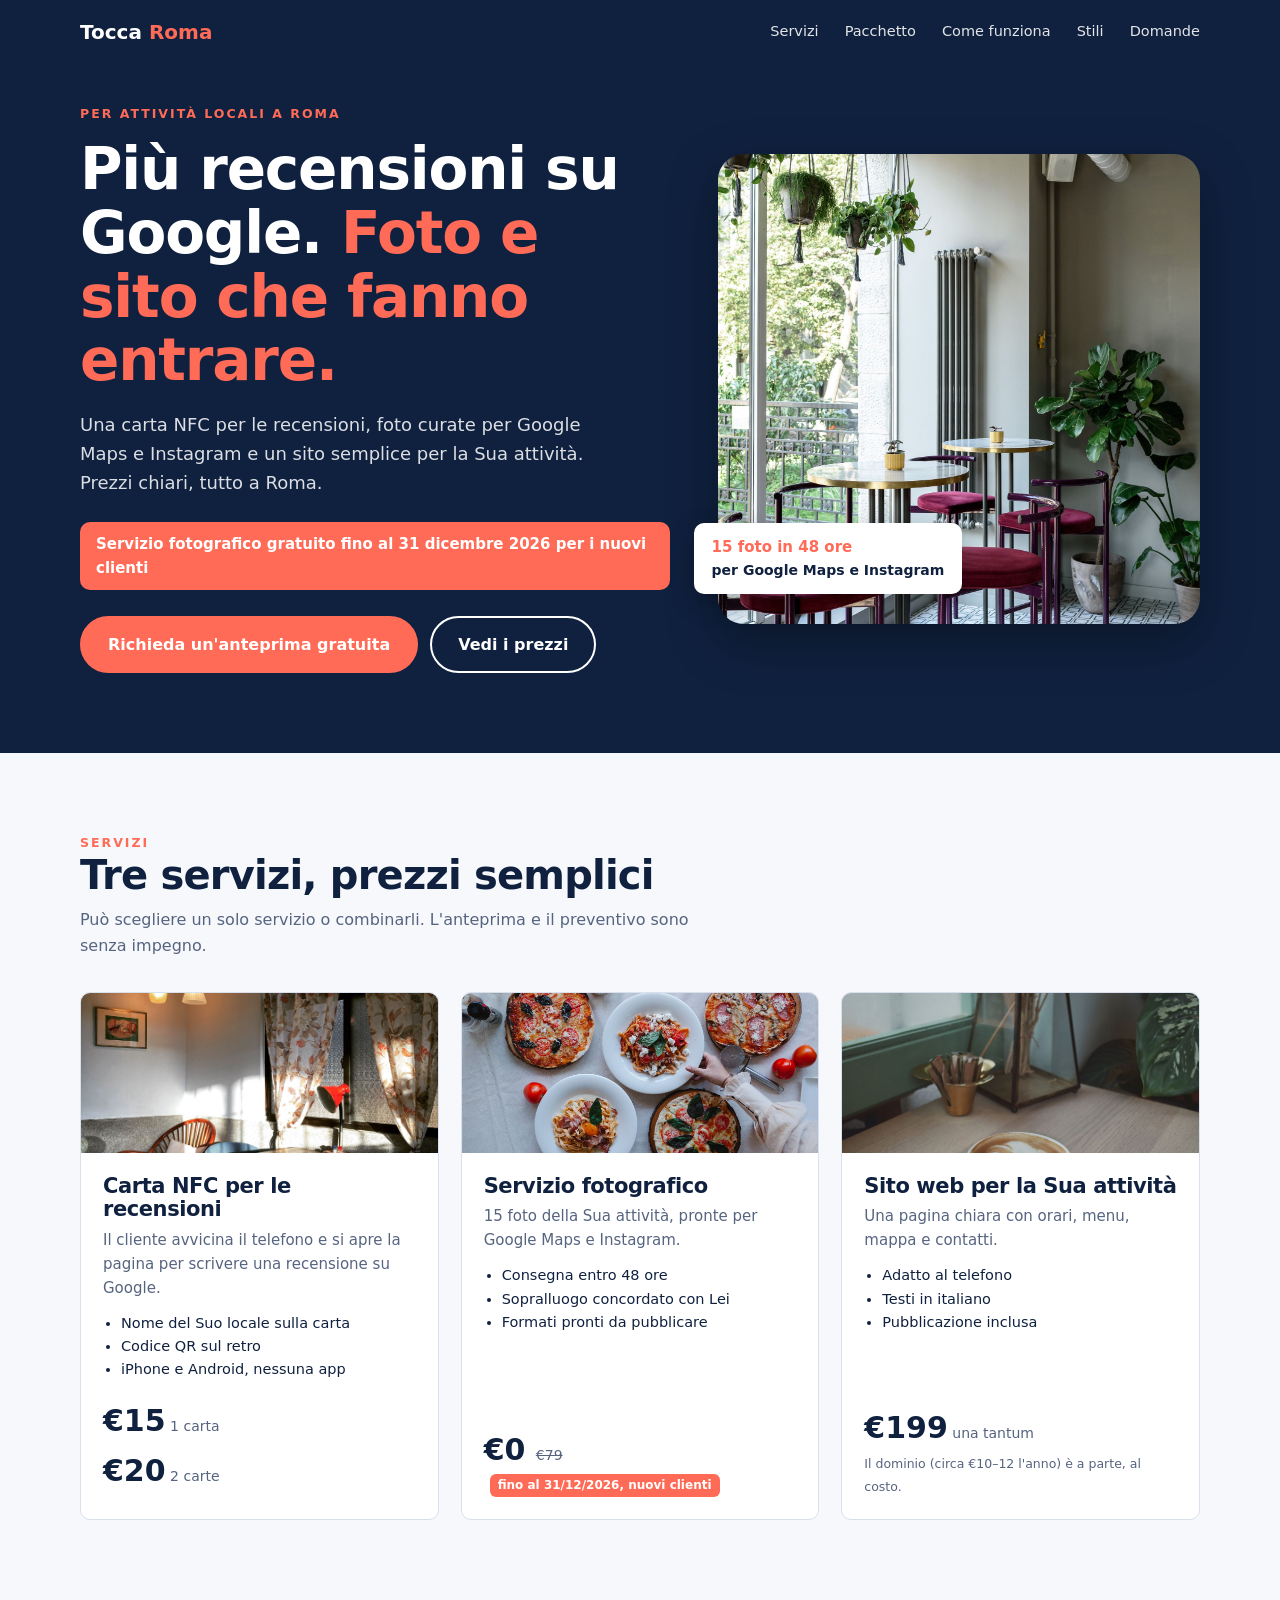
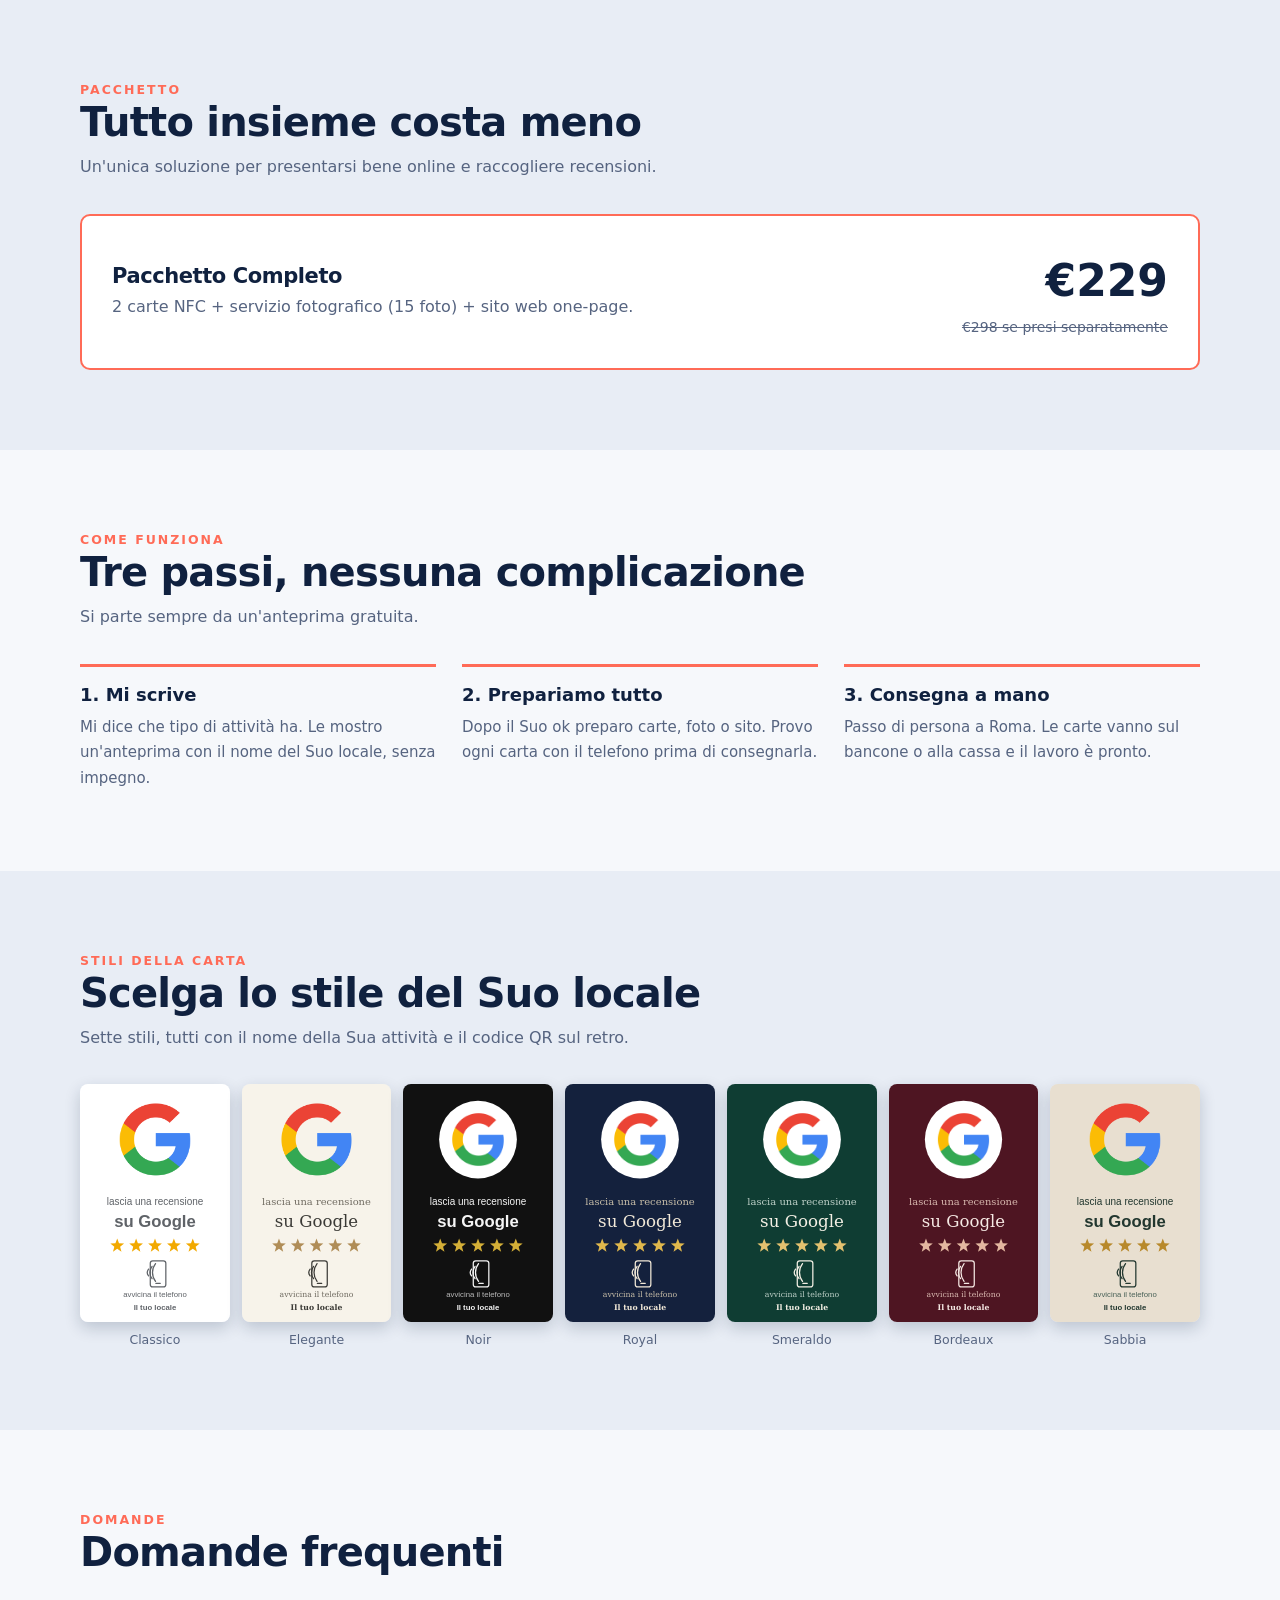
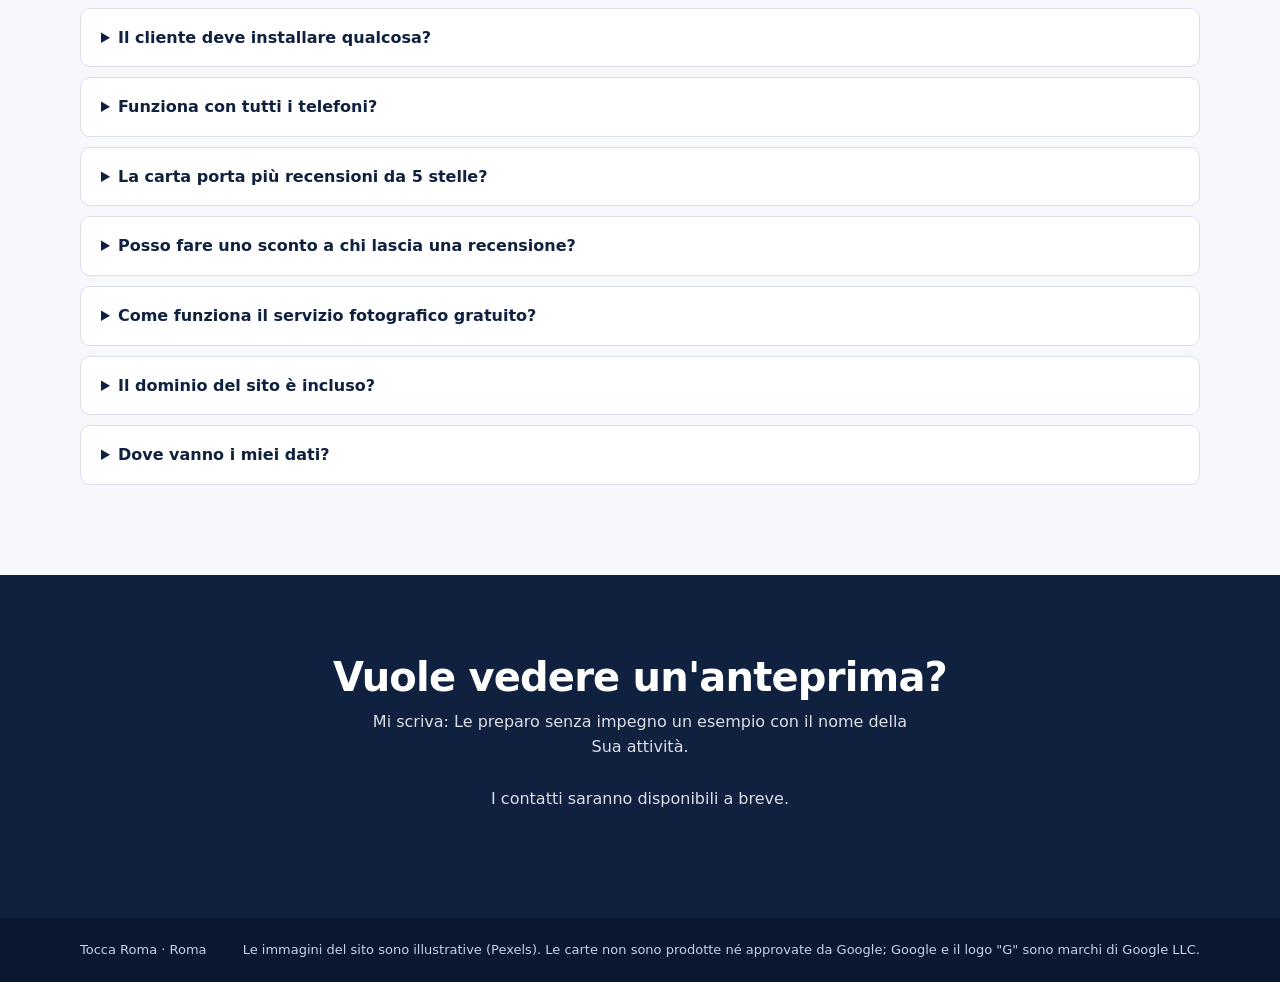
==== index.html @ 697dc708 "Rebrand to Tocca Roma, new QR codes" ====
<!DOCTYPE html>
<html lang="it">
<head>
<meta charset="utf-8">
<meta name="viewport" content="width=device-width, initial-scale=1">
<title>Tocca Roma · Recensioni Google, foto e siti per attività di Roma</title>
<meta name="description" content="Carte NFC per le recensioni Google, servizio fotografico e sito web per caffè, ristoranti e negozi di Roma. Servizio fotografico gratuito fino al 31 dicembre 2026 per i nuovi clienti.">
<meta name="theme-color" content="#10213f">
<style>
:root{--navy:#10213f;--navy2:#0b1730;--coral:#ff6b57;--coral-d:#e5523e;--bg:#f6f8fb;--bg2:#e8edf5;--ink:#10213f;--mut:#566480;--line:#d9e0ec;--card:#fff;
--font:system-ui,-apple-system,"Segoe UI",Roboto,"Helvetica Neue",Arial,sans-serif}
*{box-sizing:border-box;margin:0;padding:0}
[hidden]{display:none!important}
html{scroll-behavior:smooth}
body{background:var(--bg);color:var(--ink);font-family:var(--font);line-height:1.6;-webkit-font-smoothing:antialiased}
a{color:inherit;text-decoration:none}img{display:block;max-width:100%}
.wrap{width:min(1120px,92vw);margin:0 auto}
h1,h2,h3{font-weight:800;letter-spacing:-.02em;line-height:1.1}
h1{font-size:clamp(34px,5vw,58px)}h2{font-size:clamp(28px,3.6vw,40px);margin-bottom:10px}h3{font-size:21px;margin-bottom:6px}
.eyebrow{font-size:12.5px;letter-spacing:.16em;text-transform:uppercase;color:var(--coral);font-weight:700}
.btn{display:inline-block;background:var(--coral);color:#fff;padding:14px 26px;border-radius:999px;font-weight:700;font-size:16px;border:2px solid var(--coral);transition:.15s}
.btn:hover{background:var(--coral-d);border-color:var(--coral-d)}
.btn.o{background:transparent;color:inherit;border-color:currentColor}.btn.o:hover{background:rgba(255,255,255,.12)}
header{background:var(--navy);color:#fff;position:sticky;top:0;z-index:10}
header .wrap{display:flex;justify-content:space-between;align-items:center;padding:16px 0}
.logo{font-weight:800;font-size:20px}.logo span{color:var(--coral)}
nav{display:flex;gap:26px;align-items:center;font-size:14.5px}nav a{opacity:.88}nav a:hover{opacity:1}
nav .btn{padding:9px 20px;font-size:14px;opacity:1}
.hero{background:var(--navy);color:#fff;padding:40px 0 80px}
.hero .wrap{display:grid;grid-template-columns:1.1fr .9fr;gap:48px;align-items:center}
.hero h1{margin:14px 0 18px}.hero h1 em{font-style:normal;color:var(--coral)}
.hero .lead{font-size:18px;opacity:.85;max-width:520px;margin-bottom:24px}
.promo{display:inline-block;background:var(--coral);color:#fff;border-radius:10px;padding:10px 16px;font-weight:700;font-size:15px;margin-bottom:26px}
.hero .cta{display:flex;gap:12px;flex-wrap:wrap}
.himg{height:470px;border-radius:26px;background:url(assets/photos/bar-piante.jpg) center 55%/cover;position:relative;box-shadow:0 18px 50px rgba(0,0,0,.35)}
.himg i{position:absolute;left:-24px;bottom:30px;background:#fff;color:var(--ink);border-radius:10px;padding:12px 18px;font-style:normal;font-size:14px;font-weight:600;box-shadow:0 8px 24px rgba(0,0,0,.25)}
.himg i b{display:block;color:var(--coral);font-size:15px}
section{padding:80px 0}
.sub{color:var(--mut);max-width:620px;margin-bottom:34px}
.grid3{display:grid;grid-template-columns:repeat(3,1fr);gap:22px}
.card{background:var(--card);border:1px solid var(--line);border-radius:10px;overflow:hidden;display:flex;flex-direction:column}
.card .ph{height:160px;background-size:cover;background-position:center}
.card .in{padding:22px;display:flex;flex-direction:column;flex:1}
.card p{color:var(--mut);margin-bottom:12px;font-size:15px}
.card ul{margin:0 0 16px;padding-left:18px;font-size:14.5px}
.price{margin-top:auto;font-size:14px;color:var(--mut)}
.price b{font-size:30px;color:var(--ink);font-weight:800}
.price s{margin-left:6px}
.tag{display:inline-block;background:var(--coral);color:#fff;border-radius:6px;padding:2px 8px;font-weight:700;font-size:12px;margin-left:6px;vertical-align:middle}
.price .row{display:block;margin-bottom:2px}
.offpromo{display:none}.promo-off .onpromo{display:none}.promo-off .offpromo{display:inline}
.bundle{background:var(--bg2)}
.bun{background:var(--card);border:2px solid var(--coral);border-radius:10px;padding:30px;display:grid;grid-template-columns:1.4fr .6fr;gap:24px;align-items:center}
.bun p{color:var(--mut)}.bun .price{text-align:right}.bun .price b{font-size:44px}
.steps{display:grid;grid-template-columns:repeat(3,1fr);gap:26px}
.step{border-top:3px solid var(--coral);padding-top:14px}.step b{display:block;font-size:18px;margin-bottom:4px}.step span{color:var(--mut);font-size:15px}
.styles{display:grid;grid-template-columns:repeat(7,1fr);gap:12px}
.styles figure{text-align:center;font-size:12.5px;color:var(--mut)}
.styles img{border-radius:8px;box-shadow:0 6px 16px rgba(16,33,63,.2);margin-bottom:8px}
.faq details{background:var(--card);border:1px solid var(--line);border-radius:10px;padding:16px 20px;margin-bottom:10px}
.faq summary{cursor:pointer;font-weight:700}.faq p{color:var(--mut);margin-top:8px;font-size:15px}
.contact{background:var(--navy);color:#fff;text-align:center}
.contact p{opacity:.85;max-width:560px;margin:10px auto 26px}
footer{background:var(--navy2);color:#c8d1e4;font-size:13px;padding:22px 0}
footer .wrap{display:flex;justify-content:space-between;gap:16px;flex-wrap:wrap}
@media(max-width:860px){nav a:not(.btn){display:none}.hero .wrap,.grid3,.steps,.bun{grid-template-columns:1fr}.himg{height:320px}.himg i{left:12px}.styles{grid-template-columns:repeat(4,1fr)}.bun .price{text-align:left}}
</style>
</head>
<body>
<header><div class="wrap"><div class="logo">Tocca <span>Roma</span></div>
<nav><a href="#servizi">Servizi</a><a href="#pacchetto">Pacchetto</a><a href="#come">Come funziona</a><a href="#stili">Stili</a><a href="#domande">Domande</a><a class="btn js-contact" href="#contatti" hidden>Scrivimi</a></nav></div></header>

<div class="hero"><div class="wrap">
  <div>
    <div class="eyebrow">Per attività locali a Roma</div>
    <h1>Più recensioni su Google. <em>Foto e sito che fanno entrare.</em></h1>
    <p class="lead">Una carta NFC per le recensioni, foto curate per Google Maps e Instagram e un sito semplice per la Sua attività. Prezzi chiari, tutto a Roma.</p>
    <div class="promo onpromo">Servizio fotografico gratuito fino al 31 dicembre 2026 per i nuovi clienti</div>
    <div class="cta"><a class="btn js-contact" href="#contatti">Richieda un'anteprima gratuita</a><a class="btn o" href="#servizi">Vedi i prezzi</a></div>
  </div>
  <div class="himg" role="img" aria-label="Interno di un locale con tavolini e piante (immagine illustrativa)"><i><b>15 foto in 48 ore</b>per Google Maps e Instagram</i></div>
</div></div>

<section id="servizi"><div class="wrap">
  <div class="eyebrow">Servizi</div><h2>Tre servizi, prezzi semplici</h2>
  <p class="sub">Può scegliere un solo servizio o combinarli. L'anteprima e il preventivo sono senza impegno.</p>
  <div class="grid3">
    <div class="card"><div class="ph" style="background-image:url(assets/photos/caffe-luce.jpg)"></div><div class="in">
      <h3>Carta NFC per le recensioni</h3><p>Il cliente avvicina il telefono e si apre la pagina per scrivere una recensione su Google.</p>
      <ul><li>Nome del Suo locale sulla carta</li><li>Codice QR sul retro</li><li>iPhone e Android, nessuna app</li></ul>
      <div class="price"><span class="row"><b>€15</b> 1 carta</span><span class="row"><b>€20</b> 2 carte</span></div></div></div>
    <div class="card"><div class="ph" style="background-image:url(assets/photos/piatti-italiani.jpg)"></div><div class="in">
      <h3>Servizio fotografico</h3><p>15 foto della Sua attività, pronte per Google Maps e Instagram.</p>
      <ul><li>Consegna entro 48 ore</li><li>Sopralluogo concordato con Lei</li><li>Formati pronti da pubblicare</li></ul>
      <div class="price"><span class="onpromo"><b>€0</b> <s>€79</s><span class="tag">fino al 31/12/2026, nuovi clienti</span></span><span class="offpromo"><b>€79</b></span></div></div></div>
    <div class="card"><div class="ph" style="background-image:url(assets/photos/cappuccino.jpg)"></div><div class="in">
      <h3>Sito web per la Sua attività</h3><p>Una pagina chiara con orari, menu, mappa e contatti.</p>
      <ul><li>Adatto al telefono</li><li>Testi in italiano</li><li>Pubblicazione inclusa</li></ul>
      <div class="price"><b>€199</b> una tantum<br><span style="font-size:12.5px">Il dominio (circa €10–12 l'anno) è a parte, al costo.</span></div></div></div>
  </div>
</div></section>

<section class="bundle" id="pacchetto"><div class="wrap">
  <div class="eyebrow">Pacchetto</div><h2>Tutto insieme costa meno</h2><p class="sub">Un'unica soluzione per presentarsi bene online e raccogliere recensioni.</p>
  <div class="bun"><div><h3>Pacchetto Completo</h3><p>2 carte NFC + servizio fotografico (15 foto) + sito web one-page.</p></div>
  <div class="price"><b>€229</b><br><s>€298 se presi separatamente</s></div></div>
</div></section>

<section id="come"><div class="wrap">
  <div class="eyebrow">Come funziona</div><h2>Tre passi, nessuna complicazione</h2><p class="sub">Si parte sempre da un'anteprima gratuita.</p>
  <div class="steps">
    <div class="step"><b>1. Mi scrive</b><span>Mi dice che tipo di attività ha. Le mostro un'anteprima con il nome del Suo locale, senza impegno.</span></div>
    <div class="step"><b>2. Prepariamo tutto</b><span>Dopo il Suo ok preparo carte, foto o sito. Provo ogni carta con il telefono prima di consegnarla.</span></div>
    <div class="step"><b>3. Consegna a mano</b><span>Passo di persona a Roma. Le carte vanno sul bancone o alla cassa e il lavoro è pronto.</span></div>
  </div>
</div></section>

<section class="bundle" id="stili"><div class="wrap">
  <div class="eyebrow">Stili della carta</div><h2>Scelga lo stile del Suo locale</h2><p class="sub">Sette stili, tutti con il nome della Sua attività e il codice QR sul retro.</p>
  <div class="styles">
    <figure><img src="assets/cards/classico_front.svg" alt="Classico">Classico</figure>
    <figure><img src="assets/cards/elegante_front.svg" alt="Elegante">Elegante</figure>
    <figure><img src="assets/cards/noir_front.svg" alt="Noir">Noir</figure>
    <figure><img src="assets/cards/royal_front.svg" alt="Royal">Royal</figure>
    <figure><img src="assets/cards/smeraldo_front.svg" alt="Smeraldo">Smeraldo</figure>
    <figure><img src="assets/cards/bordeaux_front.svg" alt="Bordeaux">Bordeaux</figure>
    <figure><img src="assets/cards/sabbia_front.svg" alt="Sabbia">Sabbia</figure>
  </div>
</div></section>

<section id="domande"><div class="wrap faq">
  <div class="eyebrow">Domande</div><h2>Domande frequenti</h2><p class="sub"></p>
  <details><summary>Il cliente deve installare qualcosa?</summary><p>No. Basta avvicinare il telefono alla carta, oppure inquadrare il codice QR con la fotocamera.</p></details>
  <details><summary>Funziona con tutti i telefoni?</summary><p>Funziona con gli iPhone recenti e con quasi tutti gli Android, se l'NFC è attivo. Per gli altri telefoni c'è il codice QR sulla carta.</p></details>
  <details><summary>La carta porta più recensioni da 5 stelle?</summary><p>No, e nessuno può promettervelo. La carta rende più facile lasciare una recensione sincera. La valutazione dipende dall'esperienza dei Suoi clienti.</p></details>
  <details><summary>Posso fare uno sconto a chi lascia una recensione?</summary><p>No. Le regole di Google non lo permettono. Le consiglio di offrire la carta a tutti i clienti allo stesso modo, senza scegliere solo quelli più soddisfatti.</p></details>
  <details><summary>Come funziona il servizio fotografico gratuito?</summary><p>Fino al 31 dicembre 2026 i nuovi clienti ricevono 15 foto della loro attività senza pagare. Ci mettiamo d'accordo su giorno e orario, e le foto arrivano entro 48 ore. Le chiedo solo il permesso di mostrare alcune foto nel mio portfolio.</p></details>
  <details><summary>Il dominio del sito è incluso?</summary><p>Il sito è pubblicato per Lei. Un dominio personalizzato (per esempio nomedellocale.it) costa circa 10–12 euro l'anno e lo pago al costo, senza ricarichi.</p></details>
  <details><summary>Dove vanno i miei dati?</summary><p>Questo sito non usa cookie né strumenti di tracciamento. Se mi scrive, uso il Suo messaggio solo per risponderLe.</p></details>
</div></section>

<section class="contact" id="contatti"><div class="wrap">
  <h2>Vuole vedere un'anteprima?</h2>
  <p>Mi scriva: Le preparo senza impegno un esempio con il nome della Sua attività.</p>
  <a class="btn js-contact" id="c-ig" href="#" hidden>Scrivici su Instagram</a>
  <a class="btn o js-contact" id="c-mail" href="#" hidden>Scrivici via email</a>
  <p id="c-soon" style="margin-top:18px">I contatti saranno disponibili a breve.</p>
</div></section>

<footer><div class="wrap"><span>Tocca Roma · Roma</span><span>Le immagini del sito sono illustrative (Pexels). Le carte non sono prodotte né approvate da Google; Google e il logo "G" sono marchi di Google LLC.</span></div></footer>

<script>
(function(){
  // Dopo il 31 dicembre 2026 il servizio fotografico torna a prezzo pieno.
  var end = new Date('2027-01-01T00:00:00+01:00');
  if (Date.now() >= end) document.body.classList.add('promo-off');

  // CONTATTI: compila questi due campi quando l'account Instagram e l'email sono pronti.
  var INSTAGRAM = "";   // es. "toccaroma" (senza @)
  var EMAIL = "";       // es. "ciao@esempio.it"

  var ig = document.getElementById('c-ig'), ml = document.getElementById('c-mail'), soon = document.getElementById('c-soon'), top = document.querySelector('nav .js-contact');
  var any = false;
  if (INSTAGRAM) { ig.href = 'https://ig.me/m/' + INSTAGRAM; ig.target = '_blank'; ig.rel = 'noopener'; ig.hidden = false; any = true; }
  if (EMAIL) { ml.href = 'mailto:' + EMAIL + '?subject=' + encodeURIComponent('Anteprima gratuita'); ml.hidden = false; any = true; }
  if (any) { soon.hidden = true; top.hidden = false; }
})();
</script>
</body>
</html>
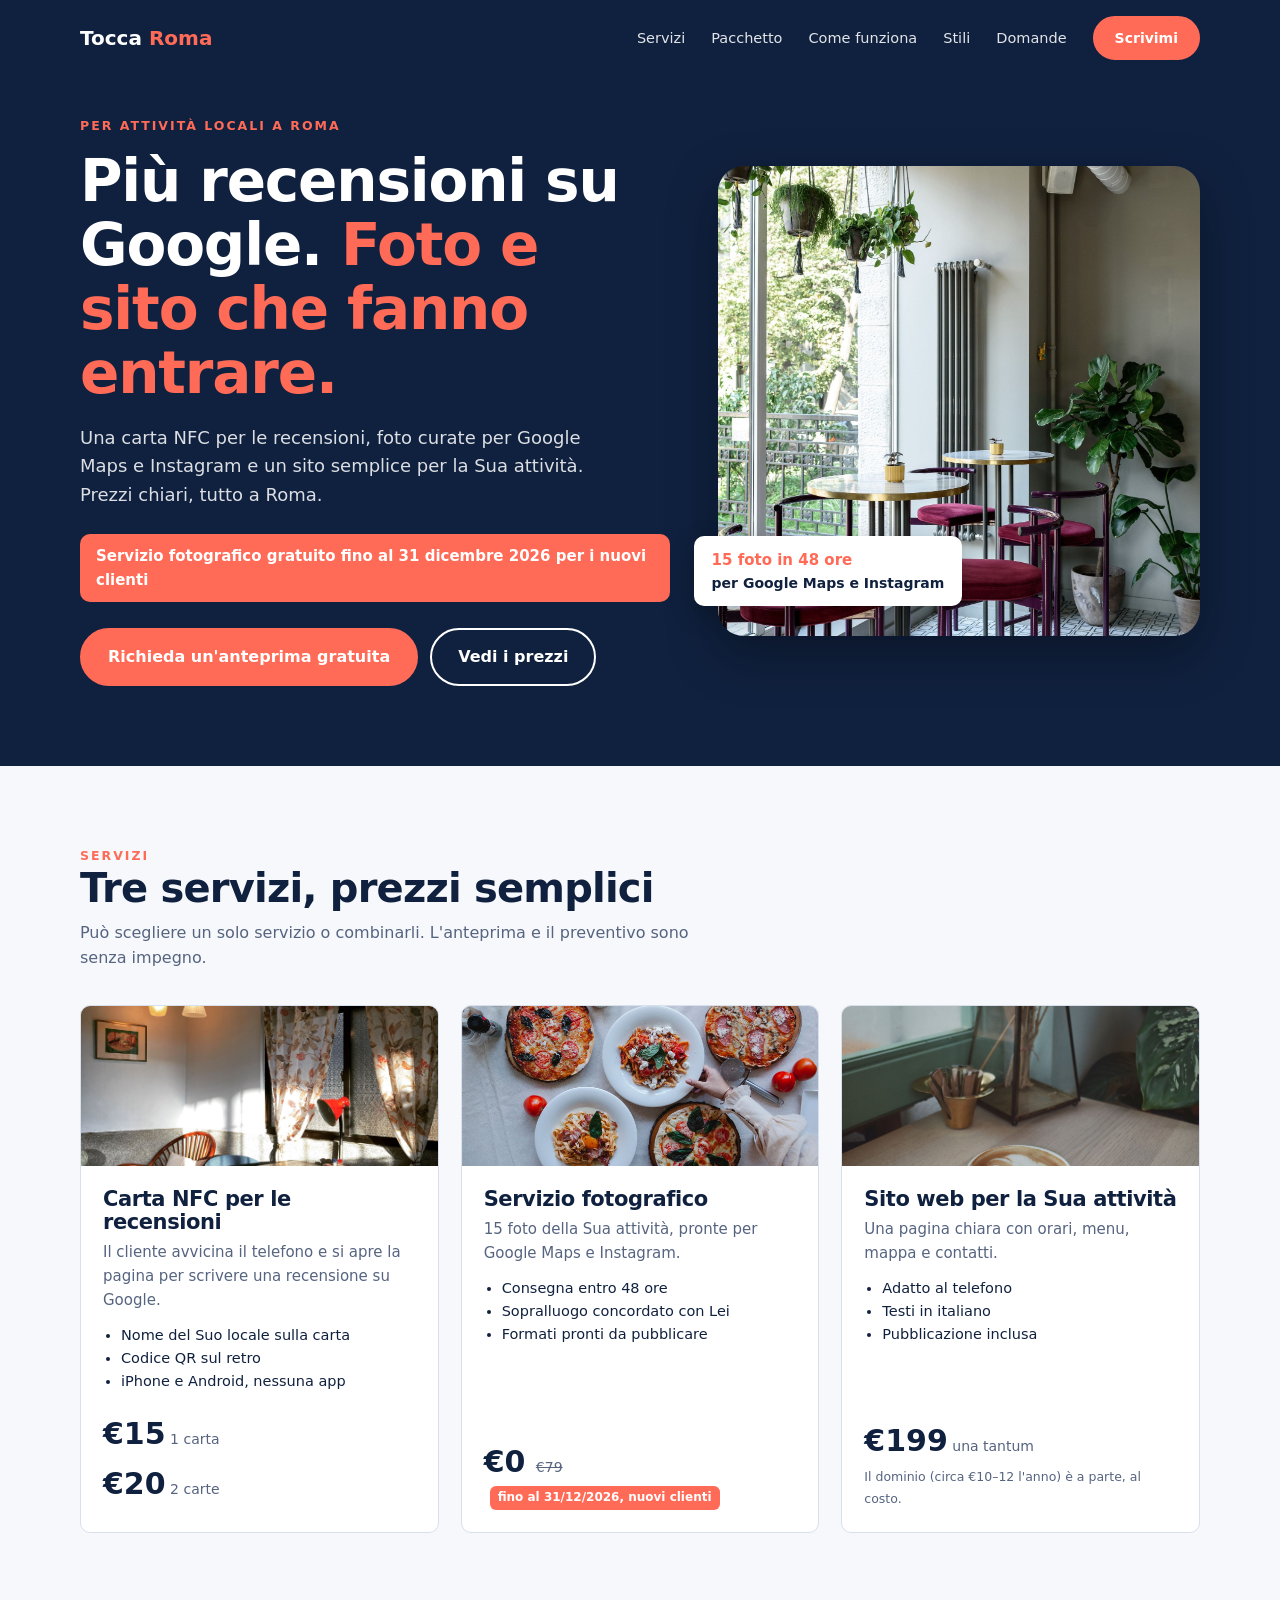
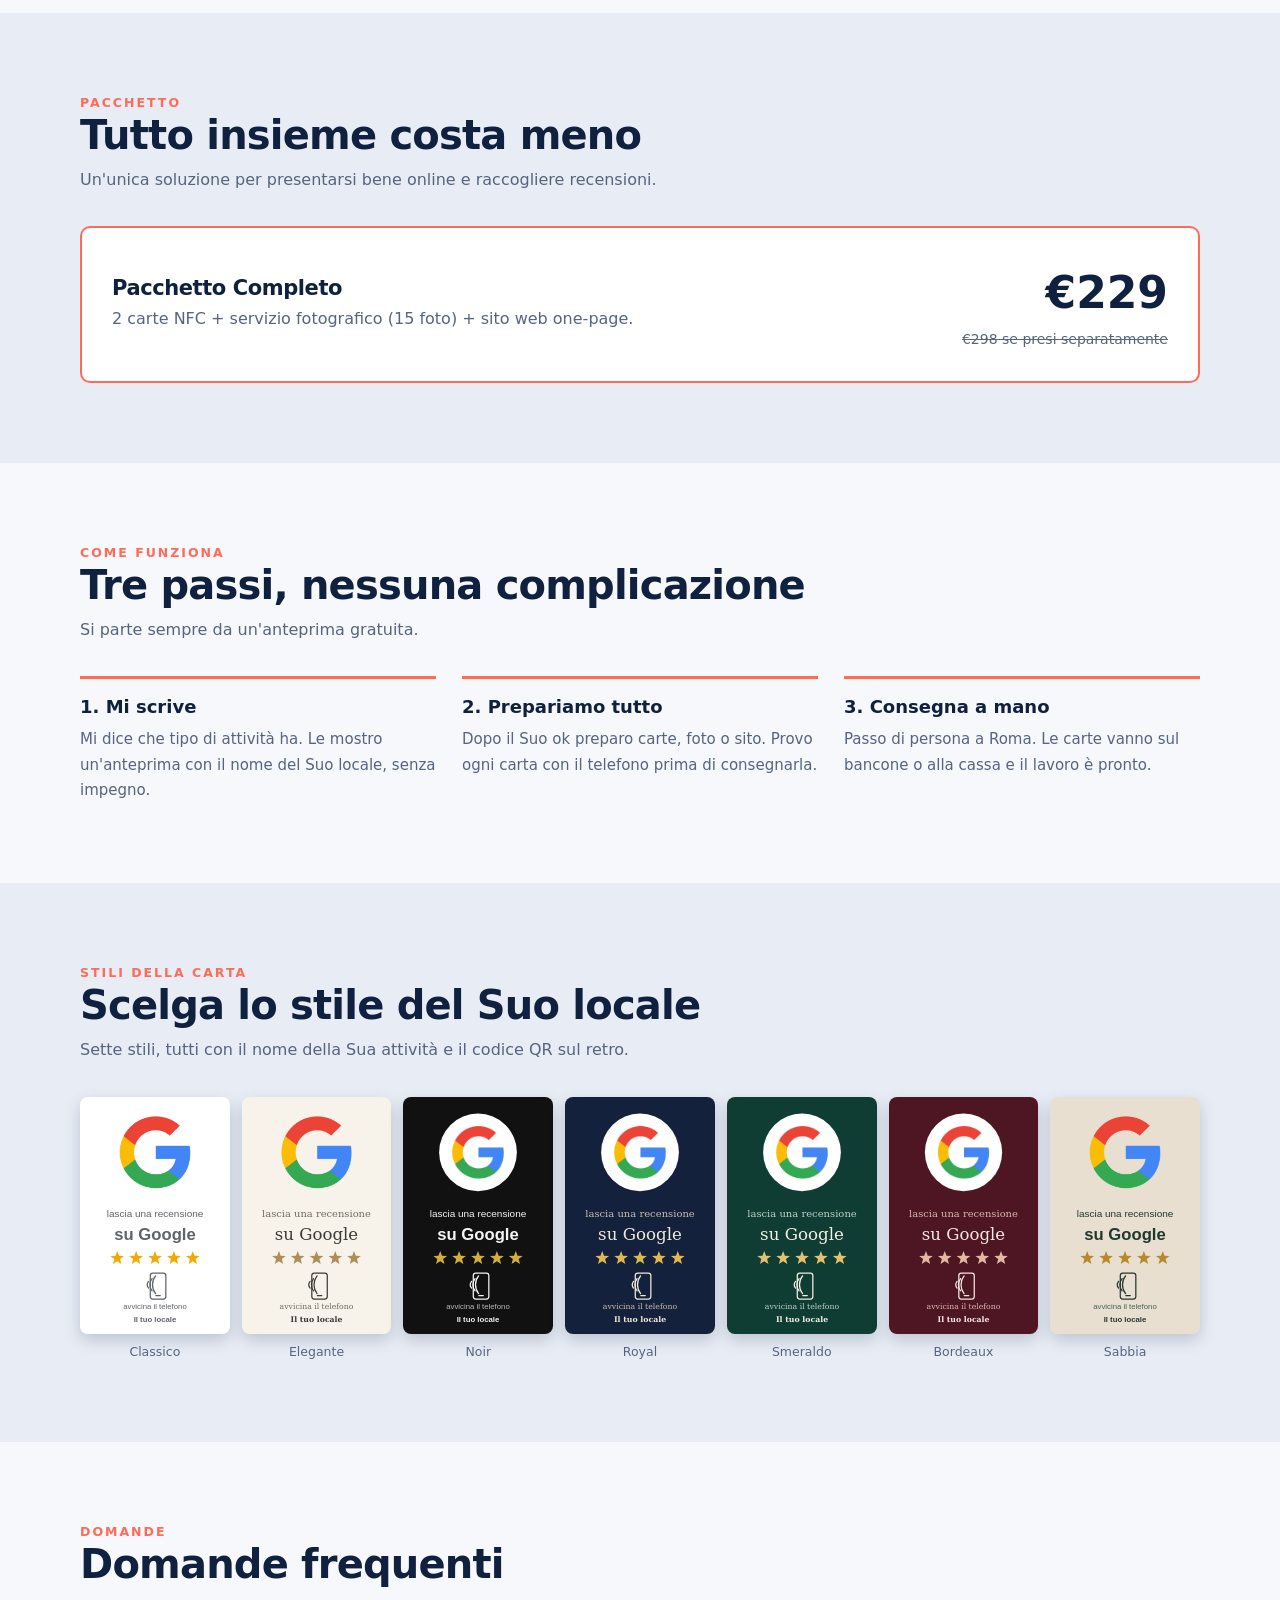
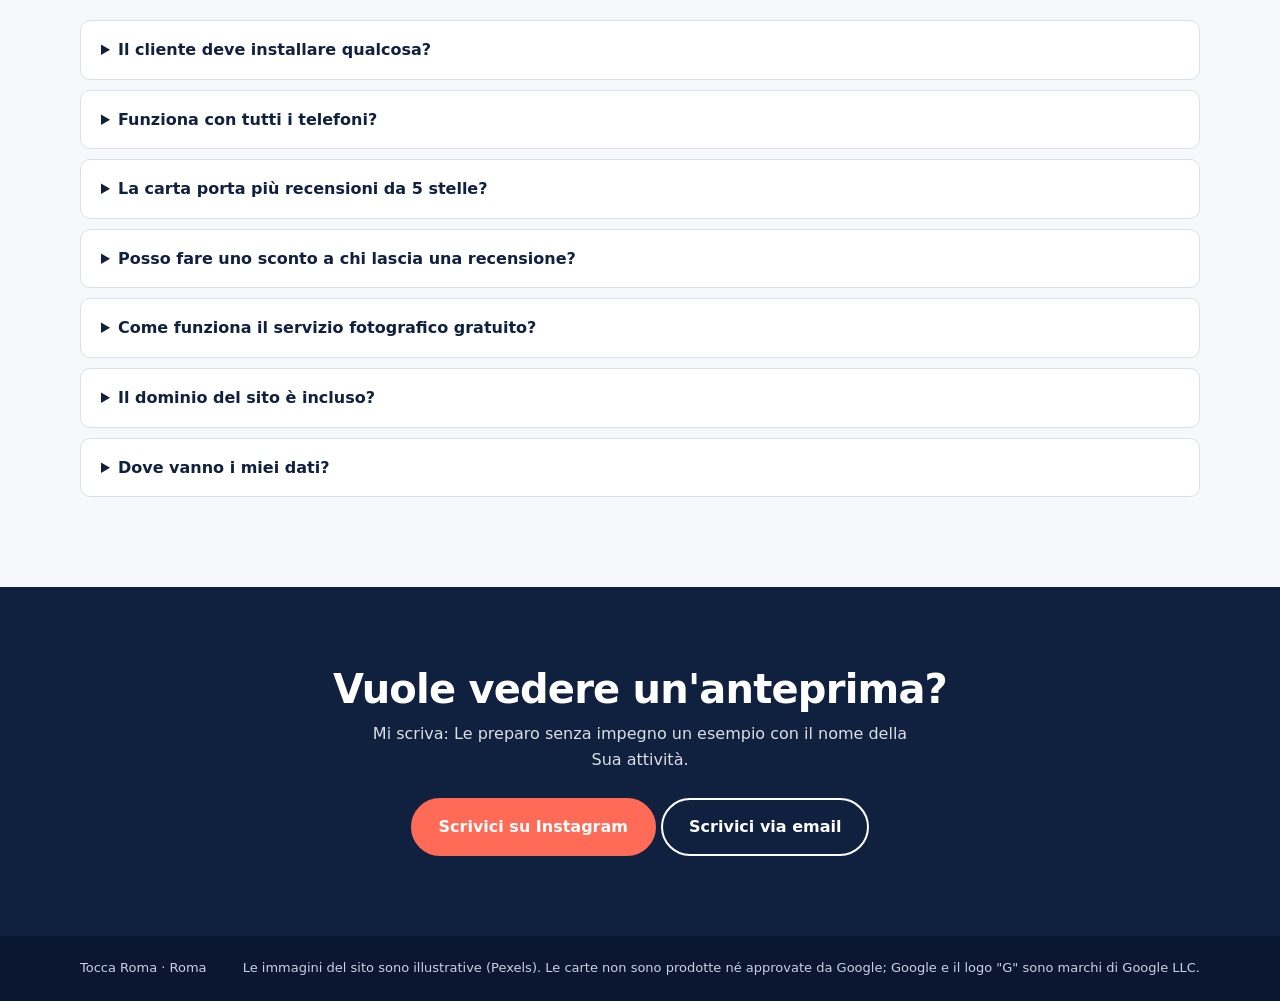
==== commit 14d67f3a: "Enable contact buttons" ====
--- a/index.html
+++ b/index.html
@@ -156,8 +156,8 @@
   if (Date.now() >= end) document.body.classList.add('promo-off');
 
   // CONTATTI: compila questi due campi quando l'account Instagram e l'email sono pronti.
-  var INSTAGRAM = "";   // es. "toccaroma" (senza @)
-  var EMAIL = "";       // es. "ciao@esempio.it"
+  var INSTAGRAM = "toccaroma";   // es. "toccaroma" (senza @)
+  var EMAIL = "toccaroma@gmail.com";       // es. "ciao@esempio.it"
 
   var ig = document.getElementById('c-ig'), ml = document.getElementById('c-mail'), soon = document.getElementById('c-soon'), top = document.querySelector('nav .js-contact');
   var any = false;
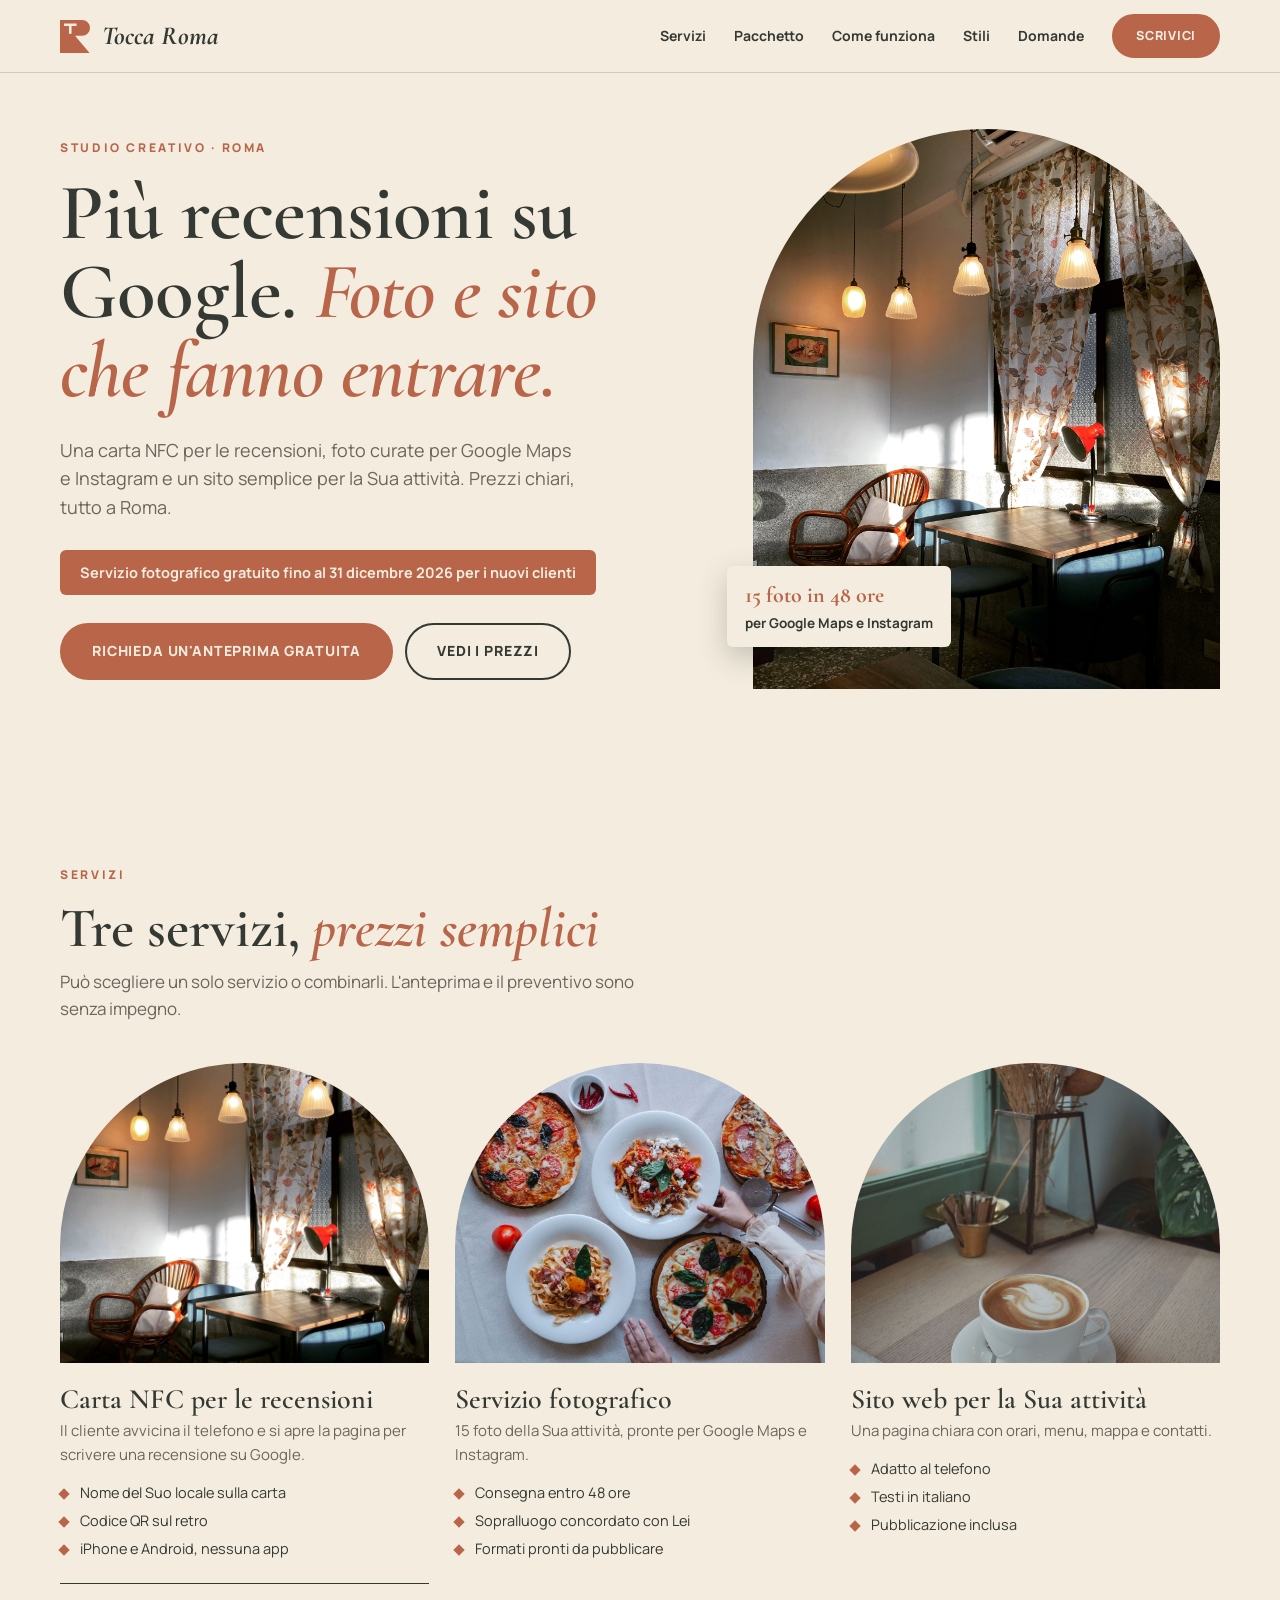
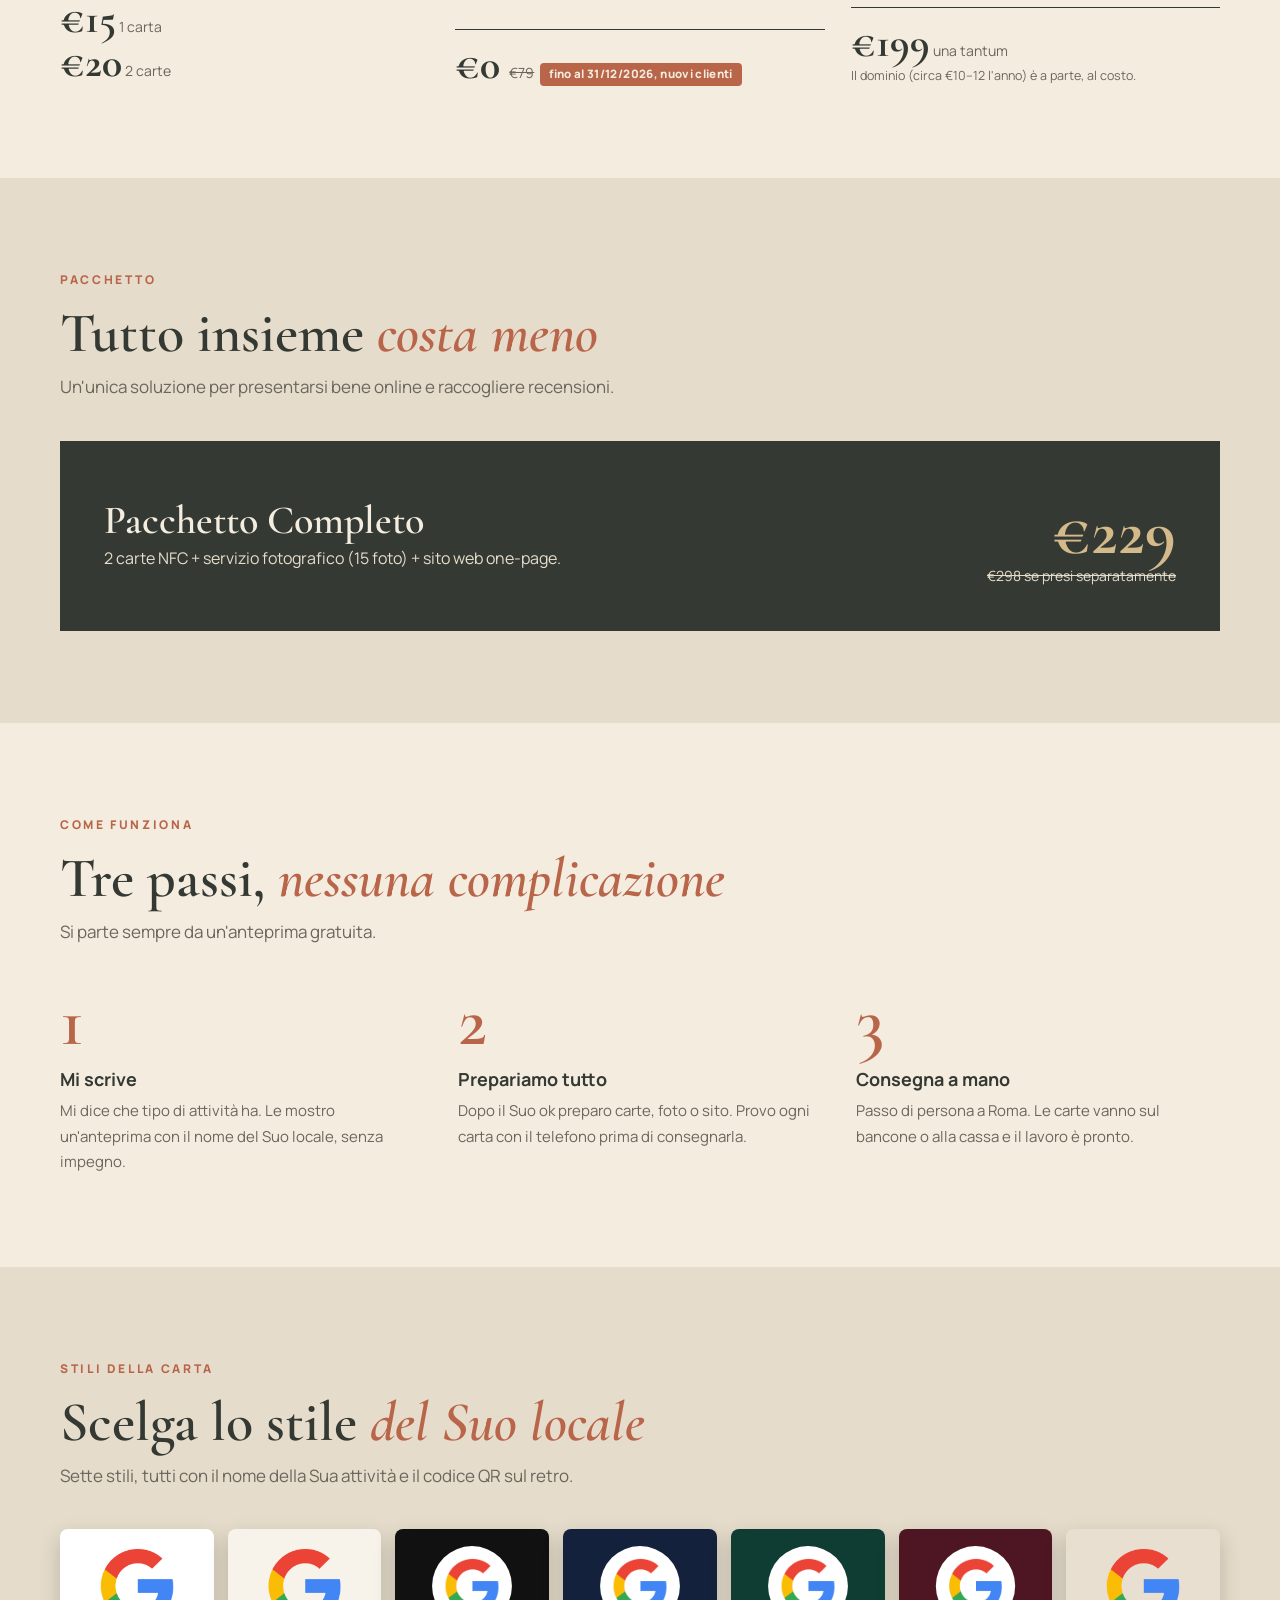
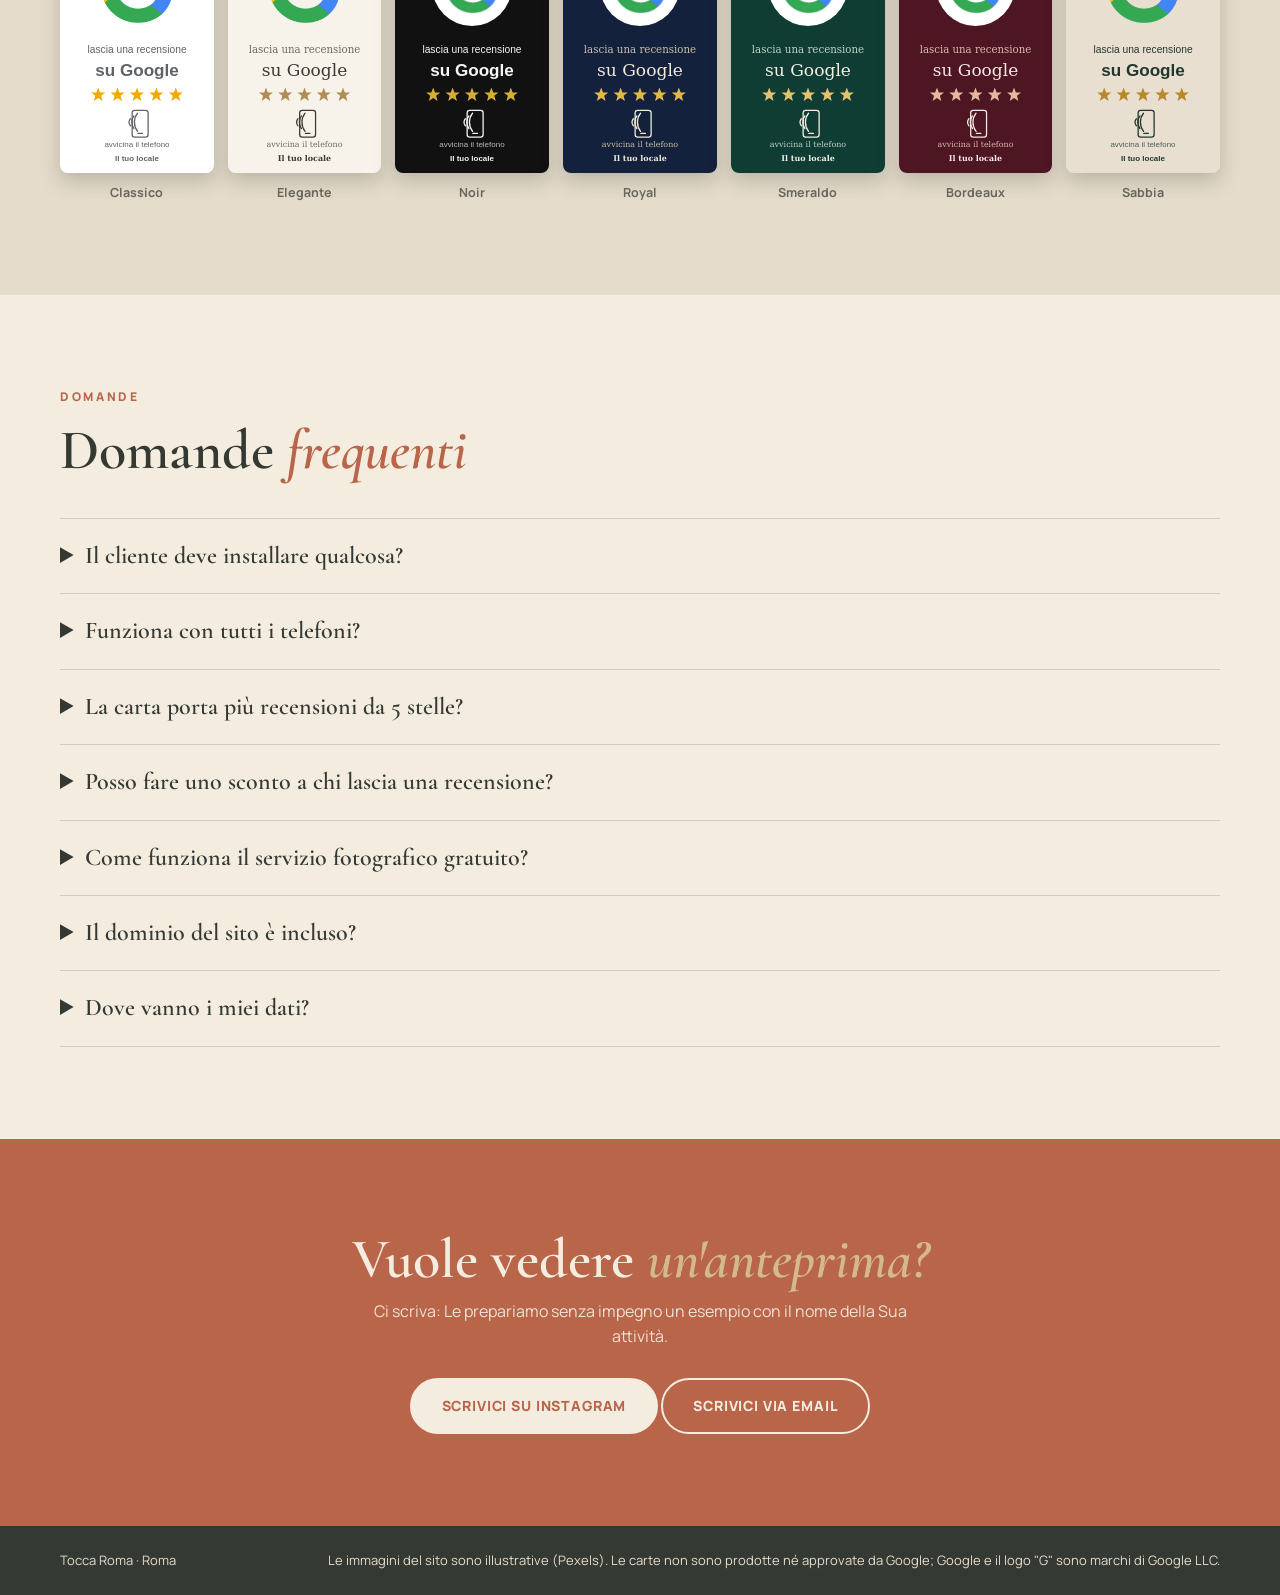
==== commit b96383f5: "New identity: terracotta, travertine, sage; R+T logo; self-hosted fonts" ====
--- a/index.html
+++ b/index.html
@@ -5,118 +5,135 @@
 <meta name="viewport" content="width=device-width, initial-scale=1">
 <title>Tocca Roma · Recensioni Google, foto e siti per attività di Roma</title>
 <meta name="description" content="Carte NFC per le recensioni Google, servizio fotografico e sito web per caffè, ristoranti e negozi di Roma. Servizio fotografico gratuito fino al 31 dicembre 2026 per i nuovi clienti.">
-<meta name="theme-color" content="#10213f">
+<meta name="theme-color" content="#B8654A">
+<link rel="icon" type="image/svg+xml" href="data:image/svg+xml,%3Csvg xmlns='http://www.w3.org/2000/svg' viewBox='0 0 228 250'%3E%3Cpath fill-rule='evenodd' fill='%23B8654A' d='M0 0H168A60 60 0 0 1 168 120H114L225 250H0Z M30 26H126V46H88V104H68V46H30Z'/%3E%3C/svg%3E">
+<link rel="stylesheet" href="assets/fonts/fonts.css">
 <style>
-:root{--navy:#10213f;--navy2:#0b1730;--coral:#ff6b57;--coral-d:#e5523e;--bg:#f6f8fb;--bg2:#e8edf5;--ink:#10213f;--mut:#566480;--line:#d9e0ec;--card:#fff;
---font:system-ui,-apple-system,"Segoe UI",Roboto,"Helvetica Neue",Arial,sans-serif}
+:root{--cream:#F4ECDF;--lime:#E6DCCB;--terra:#B8654A;--terra-d:#9E5239;--sage:#758468;--ochre:#D4B98A;--graph:#343A33;--mut:#6B665C;--line:rgba(52,58,51,.18);
+--serif:'Cormorant Garamond',Georgia,serif;--sans:Manrope,system-ui,-apple-system,"Segoe UI",Arial,sans-serif}
 *{box-sizing:border-box;margin:0;padding:0}
 [hidden]{display:none!important}
 html{scroll-behavior:smooth}
-body{background:var(--bg);color:var(--ink);font-family:var(--font);line-height:1.6;-webkit-font-smoothing:antialiased}
+body{background:var(--cream);color:var(--graph);font-family:var(--sans);line-height:1.6;-webkit-font-smoothing:antialiased}
 a{color:inherit;text-decoration:none}img{display:block;max-width:100%}
-.wrap{width:min(1120px,92vw);margin:0 auto}
-h1,h2,h3{font-weight:800;letter-spacing:-.02em;line-height:1.1}
-h1{font-size:clamp(34px,5vw,58px)}h2{font-size:clamp(28px,3.6vw,40px);margin-bottom:10px}h3{font-size:21px;margin-bottom:6px}
-.eyebrow{font-size:12.5px;letter-spacing:.16em;text-transform:uppercase;color:var(--coral);font-weight:700}
-.btn{display:inline-block;background:var(--coral);color:#fff;padding:14px 26px;border-radius:999px;font-weight:700;font-size:16px;border:2px solid var(--coral);transition:.15s}
-.btn:hover{background:var(--coral-d);border-color:var(--coral-d)}
-.btn.o{background:transparent;color:inherit;border-color:currentColor}.btn.o:hover{background:rgba(255,255,255,.12)}
-header{background:var(--navy);color:#fff;position:sticky;top:0;z-index:10}
-header .wrap{display:flex;justify-content:space-between;align-items:center;padding:16px 0}
-.logo{font-weight:800;font-size:20px}.logo span{color:var(--coral)}
-nav{display:flex;gap:26px;align-items:center;font-size:14.5px}nav a{opacity:.88}nav a:hover{opacity:1}
-nav .btn{padding:9px 20px;font-size:14px;opacity:1}
-.hero{background:var(--navy);color:#fff;padding:40px 0 80px}
-.hero .wrap{display:grid;grid-template-columns:1.1fr .9fr;gap:48px;align-items:center}
-.hero h1{margin:14px 0 18px}.hero h1 em{font-style:normal;color:var(--coral)}
-.hero .lead{font-size:18px;opacity:.85;max-width:520px;margin-bottom:24px}
-.promo{display:inline-block;background:var(--coral);color:#fff;border-radius:10px;padding:10px 16px;font-weight:700;font-size:15px;margin-bottom:26px}
-.hero .cta{display:flex;gap:12px;flex-wrap:wrap}
-.himg{height:470px;border-radius:26px;background:url(assets/photos/bar-piante.jpg) center 55%/cover;position:relative;box-shadow:0 18px 50px rgba(0,0,0,.35)}
-.himg i{position:absolute;left:-24px;bottom:30px;background:#fff;color:var(--ink);border-radius:10px;padding:12px 18px;font-style:normal;font-size:14px;font-weight:600;box-shadow:0 8px 24px rgba(0,0,0,.25)}
-.himg i b{display:block;color:var(--coral);font-size:15px}
-section{padding:80px 0}
-.sub{color:var(--mut);max-width:620px;margin-bottom:34px}
-.grid3{display:grid;grid-template-columns:repeat(3,1fr);gap:22px}
-.card{background:var(--card);border:1px solid var(--line);border-radius:10px;overflow:hidden;display:flex;flex-direction:column}
-.card .ph{height:160px;background-size:cover;background-position:center}
-.card .in{padding:22px;display:flex;flex-direction:column;flex:1}
-.card p{color:var(--mut);margin-bottom:12px;font-size:15px}
-.card ul{margin:0 0 16px;padding-left:18px;font-size:14.5px}
-.price{margin-top:auto;font-size:14px;color:var(--mut)}
-.price b{font-size:30px;color:var(--ink);font-weight:800}
+.wrap{width:min(1160px,92vw);margin:0 auto}
+h1,h2,h3{font-family:var(--serif);font-weight:600;line-height:1}
+h1{font-size:clamp(44px,6.2vw,84px);letter-spacing:-.01em}
+h2{font-size:clamp(34px,4.4vw,56px);margin-bottom:12px}
+h3{font-size:28px;margin-bottom:6px}
+em{font-style:italic;color:var(--terra);font-weight:600}
+.eyebrow{font-size:12px;letter-spacing:.22em;text-transform:uppercase;font-weight:800;color:var(--terra);margin-bottom:16px;display:block}
+.btn{display:inline-block;background:var(--terra);color:var(--cream);padding:15px 30px;border-radius:999px;font-weight:800;font-size:14px;letter-spacing:.06em;text-transform:uppercase;border:2px solid var(--terra);transition:.15s}
+.btn:hover{background:var(--terra-d);border-color:var(--terra-d)}
+.btn.o{background:transparent;color:var(--graph);border-color:var(--graph)}.btn.o:hover{background:var(--graph);color:var(--cream)}
+header{background:var(--cream);position:sticky;top:0;z-index:10;border-bottom:1px solid var(--line)}
+header .wrap{display:flex;justify-content:space-between;align-items:center;padding:14px 0}
+.logo{display:flex;align-items:center;gap:12px;font-family:var(--serif);font-style:italic;font-weight:700;font-size:26px}
+.logo svg{width:30px;height:33px}
+nav{display:flex;gap:28px;align-items:center;font-size:14px;font-weight:700}
+nav a:hover{color:var(--terra)}nav .btn{padding:10px 22px;font-size:12.5px}nav .btn:hover{color:var(--cream)}
+.hero{padding:56px 0 84px}
+.hero .wrap{display:grid;grid-template-columns:1.15fr .85fr;gap:60px;align-items:center}
+.hero h1{margin:6px 0 24px}
+.hero .lead{font-size:18px;color:var(--mut);max-width:520px;margin-bottom:28px}
+.promo{display:inline-block;background:var(--terra);color:var(--cream);padding:11px 20px;border-radius:6px;font-weight:700;font-size:14.5px;margin-bottom:28px}
+.cta{display:flex;gap:12px;flex-wrap:wrap}
+.arch{border-radius:999px 999px 0 0;background-size:cover;background-position:center}
+.himg{height:560px;background-image:url(assets/photos/caffe-luce.jpg);background-position:30% center;position:relative}
+.himg i{position:absolute;left:-26px;bottom:42px;background:var(--cream);border-radius:6px;padding:12px 18px;font-style:normal;font-size:13.5px;font-weight:700;box-shadow:0 10px 28px rgba(52,58,51,.25)}
+.himg i b{display:block;color:var(--terra);font-family:var(--serif);font-size:22px}
+section{padding:92px 0}
+.sub{color:var(--mut);max-width:620px;margin-bottom:40px;font-size:17px}
+.grid3{display:grid;grid-template-columns:repeat(3,1fr);gap:26px}
+.card{display:flex;flex-direction:column}
+.card .ph{height:300px;margin-bottom:22px}
+.card p{color:var(--mut);margin-bottom:14px;font-size:15px}
+.card ul{list-style:none;margin:0 0 18px;font-size:14.5px}
+.card li{padding-left:20px;position:relative;margin-bottom:5px}
+.card li:before{content:"";position:absolute;left:0;top:9px;width:8px;height:8px;background:var(--terra);transform:rotate(45deg)}
+.price{margin-top:auto;border-top:1.5px solid var(--graph);padding-top:14px;font-size:14px;color:var(--mut)}
+.price b{font-family:var(--serif);font-size:42px;color:var(--graph);font-weight:700;line-height:1}
+.price .row{display:block;margin-bottom:2px}
 .price s{margin-left:6px}
-.tag{display:inline-block;background:var(--coral);color:#fff;border-radius:6px;padding:2px 8px;font-weight:700;font-size:12px;margin-left:6px;vertical-align:middle}
-.price .row{display:block;margin-bottom:2px}
+.tag{display:inline-block;background:var(--terra);color:var(--cream);border-radius:4px;padding:2px 9px;font-weight:800;font-size:11.5px;margin-left:6px;vertical-align:middle;letter-spacing:.03em}
 .offpromo{display:none}.promo-off .onpromo{display:none}.promo-off .offpromo{display:inline}
-.bundle{background:var(--bg2)}
-.bun{background:var(--card);border:2px solid var(--coral);border-radius:10px;padding:30px;display:grid;grid-template-columns:1.4fr .6fr;gap:24px;align-items:center}
-.bun p{color:var(--mut)}.bun .price{text-align:right}.bun .price b{font-size:44px}
-.steps{display:grid;grid-template-columns:repeat(3,1fr);gap:26px}
-.step{border-top:3px solid var(--coral);padding-top:14px}.step b{display:block;font-size:18px;margin-bottom:4px}.step span{color:var(--mut);font-size:15px}
-.styles{display:grid;grid-template-columns:repeat(7,1fr);gap:12px}
-.styles figure{text-align:center;font-size:12.5px;color:var(--mut)}
-.styles img{border-radius:8px;box-shadow:0 6px 16px rgba(16,33,63,.2);margin-bottom:8px}
-.faq details{background:var(--card);border:1px solid var(--line);border-radius:10px;padding:16px 20px;margin-bottom:10px}
-.faq summary{cursor:pointer;font-weight:700}.faq p{color:var(--mut);margin-top:8px;font-size:15px}
-.contact{background:var(--navy);color:#fff;text-align:center}
-.contact p{opacity:.85;max-width:560px;margin:10px auto 26px}
-footer{background:var(--navy2);color:#c8d1e4;font-size:13px;padding:22px 0}
-footer .wrap{display:flex;justify-content:space-between;gap:16px;flex-wrap:wrap}
-@media(max-width:860px){nav a:not(.btn){display:none}.hero .wrap,.grid3,.steps,.bun{grid-template-columns:1fr}.himg{height:320px}.himg i{left:12px}.styles{grid-template-columns:repeat(4,1fr)}.bun .price{text-align:left}}
+.band{background:var(--lime)}
+.bun{background:var(--graph);color:var(--cream);padding:44px;display:grid;grid-template-columns:1.4fr .6fr;gap:30px;align-items:center}
+.bun h3{font-size:40px}.bun p{color:var(--lime)}
+.bun .price{border:0;text-align:right;color:var(--lime)}.bun .price b{font-size:66px;color:var(--ochre)}
+.steps{display:grid;grid-template-columns:repeat(3,1fr);gap:34px}
+.step .n{font-family:var(--serif);font-size:72px;color:var(--terra);line-height:1;font-weight:600}
+.step b{display:block;font-size:18px;margin:8px 0 4px}.step span{color:var(--mut);font-size:15px}
+.styles{display:grid;grid-template-columns:repeat(7,1fr);gap:14px}
+.styles figure{text-align:center;font-size:12.5px;color:var(--mut);font-weight:700}
+.styles img{border-radius:8px;box-shadow:0 8px 20px rgba(52,58,51,.25);margin-bottom:10px}
+.faq details{border-top:1px solid var(--line);padding:18px 0}
+.faq details:last-child{border-bottom:1px solid var(--line)}
+.faq summary{cursor:pointer;font-family:var(--serif);font-weight:600;font-size:24px}
+.faq p{color:var(--mut);margin-top:8px;max-width:760px}
+.contact{background:var(--terra);color:var(--cream);text-align:center}
+.contact h2{color:var(--cream)}.contact p{max-width:560px;margin:10px auto 28px;opacity:.92}
+.contact .btn{background:var(--cream);color:var(--terra);border-color:var(--cream)}.contact .btn:hover{background:var(--lime)}
+.contact .btn.o{background:transparent;color:var(--cream);border-color:var(--cream)}.contact .btn.o:hover{background:var(--cream);color:var(--terra)}
+footer{background:var(--graph);color:var(--lime);font-size:13px;padding:24px 0}
+footer .wrap{display:flex;justify-content:space-between;gap:20px;flex-wrap:wrap}
+@media(max-width:860px){nav a:not(.btn){display:none}.hero .wrap,.grid3,.steps,.bun{grid-template-columns:1fr}.himg{height:380px;max-width:340px}.himg i{left:12px}.styles{grid-template-columns:repeat(4,1fr)}.bun .price{text-align:left}.hero{padding-top:30px}section{padding:64px 0}}
 </style>
 </head>
 <body>
-<header><div class="wrap"><div class="logo">Tocca <span>Roma</span></div>
-<nav><a href="#servizi">Servizi</a><a href="#pacchetto">Pacchetto</a><a href="#come">Come funziona</a><a href="#stili">Stili</a><a href="#domande">Domande</a><a class="btn js-contact" href="#contatti" hidden>Scrivimi</a></nav></div></header>
+<header><div class="wrap">
+  <a class="logo" href="#top" aria-label="Tocca Roma">
+    <svg viewBox="0 0 228 250" aria-hidden="true"><path fill-rule="evenodd" fill="#B8654A" d="M0 0H168A60 60 0 0 1 168 120H114L225 250H0Z M30 26H126V46H88V104H68V46H30Z"/></svg>Tocca Roma</a>
+  <nav><a href="#servizi">Servizi</a><a href="#pacchetto">Pacchetto</a><a href="#come">Come funziona</a><a href="#stili">Stili</a><a href="#domande">Domande</a><a class="btn js-contact" href="#contatti" hidden>Scrivici</a></nav>
+</div></header>
 
-<div class="hero"><div class="wrap">
+<div class="hero" id="top"><div class="wrap">
   <div>
-    <div class="eyebrow">Per attività locali a Roma</div>
+    <span class="eyebrow">Studio creativo · Roma</span>
     <h1>Più recensioni su Google. <em>Foto e sito che fanno entrare.</em></h1>
     <p class="lead">Una carta NFC per le recensioni, foto curate per Google Maps e Instagram e un sito semplice per la Sua attività. Prezzi chiari, tutto a Roma.</p>
     <div class="promo onpromo">Servizio fotografico gratuito fino al 31 dicembre 2026 per i nuovi clienti</div>
     <div class="cta"><a class="btn js-contact" href="#contatti">Richieda un'anteprima gratuita</a><a class="btn o" href="#servizi">Vedi i prezzi</a></div>
   </div>
-  <div class="himg" role="img" aria-label="Interno di un locale con tavolini e piante (immagine illustrativa)"><i><b>15 foto in 48 ore</b>per Google Maps e Instagram</i></div>
+  <div class="arch himg" role="img" aria-label="Angolo di un locale con luce del pomeriggio (immagine illustrativa)"><i><b>15 foto in 48 ore</b>per Google Maps e Instagram</i></div>
 </div></div>
 
 <section id="servizi"><div class="wrap">
-  <div class="eyebrow">Servizi</div><h2>Tre servizi, prezzi semplici</h2>
+  <span class="eyebrow">Servizi</span><h2>Tre servizi, <em>prezzi semplici</em></h2>
   <p class="sub">Può scegliere un solo servizio o combinarli. L'anteprima e il preventivo sono senza impegno.</p>
   <div class="grid3">
-    <div class="card"><div class="ph" style="background-image:url(assets/photos/caffe-luce.jpg)"></div><div class="in">
+    <div class="card"><div class="arch ph" style="background-image:url(assets/photos/caffe-luce.jpg);background-position:70% center"></div>
       <h3>Carta NFC per le recensioni</h3><p>Il cliente avvicina il telefono e si apre la pagina per scrivere una recensione su Google.</p>
       <ul><li>Nome del Suo locale sulla carta</li><li>Codice QR sul retro</li><li>iPhone e Android, nessuna app</li></ul>
-      <div class="price"><span class="row"><b>€15</b> 1 carta</span><span class="row"><b>€20</b> 2 carte</span></div></div></div>
-    <div class="card"><div class="ph" style="background-image:url(assets/photos/piatti-italiani.jpg)"></div><div class="in">
+      <div class="price"><span class="row"><b>€15</b> 1 carta</span><span class="row"><b>€20</b> 2 carte</span></div></div>
+    <div class="card"><div class="arch ph" style="background-image:url(assets/photos/piatti-italiani.jpg)"></div>
       <h3>Servizio fotografico</h3><p>15 foto della Sua attività, pronte per Google Maps e Instagram.</p>
       <ul><li>Consegna entro 48 ore</li><li>Sopralluogo concordato con Lei</li><li>Formati pronti da pubblicare</li></ul>
-      <div class="price"><span class="onpromo"><b>€0</b> <s>€79</s><span class="tag">fino al 31/12/2026, nuovi clienti</span></span><span class="offpromo"><b>€79</b></span></div></div></div>
-    <div class="card"><div class="ph" style="background-image:url(assets/photos/cappuccino.jpg)"></div><div class="in">
+      <div class="price"><span class="onpromo"><b>€0</b> <s>€79</s><span class="tag">fino al 31/12/2026, nuovi clienti</span></span><span class="offpromo"><b>€79</b></span></div></div>
+    <div class="card"><div class="arch ph" style="background-image:url(assets/photos/cappuccino.jpg)"></div>
       <h3>Sito web per la Sua attività</h3><p>Una pagina chiara con orari, menu, mappa e contatti.</p>
       <ul><li>Adatto al telefono</li><li>Testi in italiano</li><li>Pubblicazione inclusa</li></ul>
-      <div class="price"><b>€199</b> una tantum<br><span style="font-size:12.5px">Il dominio (circa €10–12 l'anno) è a parte, al costo.</span></div></div></div>
+      <div class="price"><b>€199</b> una tantum<br><span style="font-size:12.5px">Il dominio (circa €10–12 l'anno) è a parte, al costo.</span></div></div>
   </div>
 </div></section>
 
-<section class="bundle" id="pacchetto"><div class="wrap">
-  <div class="eyebrow">Pacchetto</div><h2>Tutto insieme costa meno</h2><p class="sub">Un'unica soluzione per presentarsi bene online e raccogliere recensioni.</p>
+<section class="band" id="pacchetto"><div class="wrap">
+  <span class="eyebrow">Pacchetto</span><h2>Tutto insieme <em>costa meno</em></h2><p class="sub">Un'unica soluzione per presentarsi bene online e raccogliere recensioni.</p>
   <div class="bun"><div><h3>Pacchetto Completo</h3><p>2 carte NFC + servizio fotografico (15 foto) + sito web one-page.</p></div>
   <div class="price"><b>€229</b><br><s>€298 se presi separatamente</s></div></div>
 </div></section>
 
 <section id="come"><div class="wrap">
-  <div class="eyebrow">Come funziona</div><h2>Tre passi, nessuna complicazione</h2><p class="sub">Si parte sempre da un'anteprima gratuita.</p>
+  <span class="eyebrow">Come funziona</span><h2>Tre passi, <em>nessuna complicazione</em></h2><p class="sub">Si parte sempre da un'anteprima gratuita.</p>
   <div class="steps">
-    <div class="step"><b>1. Mi scrive</b><span>Mi dice che tipo di attività ha. Le mostro un'anteprima con il nome del Suo locale, senza impegno.</span></div>
-    <div class="step"><b>2. Prepariamo tutto</b><span>Dopo il Suo ok preparo carte, foto o sito. Provo ogni carta con il telefono prima di consegnarla.</span></div>
-    <div class="step"><b>3. Consegna a mano</b><span>Passo di persona a Roma. Le carte vanno sul bancone o alla cassa e il lavoro è pronto.</span></div>
+    <div class="step"><div class="n">1</div><b>Mi scrive</b><span>Mi dice che tipo di attività ha. Le mostro un'anteprima con il nome del Suo locale, senza impegno.</span></div>
+    <div class="step"><div class="n">2</div><b>Prepariamo tutto</b><span>Dopo il Suo ok preparo carte, foto o sito. Provo ogni carta con il telefono prima di consegnarla.</span></div>
+    <div class="step"><div class="n">3</div><b>Consegna a mano</b><span>Passo di persona a Roma. Le carte vanno sul bancone o alla cassa e il lavoro è pronto.</span></div>
   </div>
 </div></section>
 
-<section class="bundle" id="stili"><div class="wrap">
-  <div class="eyebrow">Stili della carta</div><h2>Scelga lo stile del Suo locale</h2><p class="sub">Sette stili, tutti con il nome della Sua attività e il codice QR sul retro.</p>
+<section class="band" id="stili"><div class="wrap">
+  <span class="eyebrow">Stili della carta</span><h2>Scelga lo stile <em>del Suo locale</em></h2><p class="sub">Sette stili, tutti con il nome della Sua attività e il codice QR sul retro.</p>
   <div class="styles">
     <figure><img src="assets/cards/classico_front.svg" alt="Classico">Classico</figure>
     <figure><img src="assets/cards/elegante_front.svg" alt="Elegante">Elegante</figure>
@@ -129,10 +146,10 @@
 </div></section>
 
 <section id="domande"><div class="wrap faq">
-  <div class="eyebrow">Domande</div><h2>Domande frequenti</h2><p class="sub"></p>
+  <span class="eyebrow">Domande</span><h2>Domande <em>frequenti</em></h2><p class="sub"></p>
   <details><summary>Il cliente deve installare qualcosa?</summary><p>No. Basta avvicinare il telefono alla carta, oppure inquadrare il codice QR con la fotocamera.</p></details>
   <details><summary>Funziona con tutti i telefoni?</summary><p>Funziona con gli iPhone recenti e con quasi tutti gli Android, se l'NFC è attivo. Per gli altri telefoni c'è il codice QR sulla carta.</p></details>
-  <details><summary>La carta porta più recensioni da 5 stelle?</summary><p>No, e nessuno può promettervelo. La carta rende più facile lasciare una recensione sincera. La valutazione dipende dall'esperienza dei Suoi clienti.</p></details>
+  <details><summary>La carta porta più recensioni da 5 stelle?</summary><p>No, e nessuno può prometterlo. La carta rende più facile lasciare una recensione sincera. La valutazione dipende dall'esperienza dei Suoi clienti.</p></details>
   <details><summary>Posso fare uno sconto a chi lascia una recensione?</summary><p>No. Le regole di Google non lo permettono. Le consiglio di offrire la carta a tutti i clienti allo stesso modo, senza scegliere solo quelli più soddisfatti.</p></details>
   <details><summary>Come funziona il servizio fotografico gratuito?</summary><p>Fino al 31 dicembre 2026 i nuovi clienti ricevono 15 foto della loro attività senza pagare. Ci mettiamo d'accordo su giorno e orario, e le foto arrivano entro 48 ore. Le chiedo solo il permesso di mostrare alcune foto nel mio portfolio.</p></details>
   <details><summary>Il dominio del sito è incluso?</summary><p>Il sito è pubblicato per Lei. Un dominio personalizzato (per esempio nomedellocale.it) costa circa 10–12 euro l'anno e lo pago al costo, senza ricarichi.</p></details>
@@ -140,8 +157,8 @@
 </div></section>
 
 <section class="contact" id="contatti"><div class="wrap">
-  <h2>Vuole vedere un'anteprima?</h2>
-  <p>Mi scriva: Le preparo senza impegno un esempio con il nome della Sua attività.</p>
+  <h2>Vuole vedere <em style="color:var(--ochre)">un'anteprima?</em></h2>
+  <p>Ci scriva: Le prepariamo senza impegno un esempio con il nome della Sua attività.</p>
   <a class="btn js-contact" id="c-ig" href="#" hidden>Scrivici su Instagram</a>
   <a class="btn o js-contact" id="c-mail" href="#" hidden>Scrivici via email</a>
   <p id="c-soon" style="margin-top:18px">I contatti saranno disponibili a breve.</p>
@@ -155,9 +172,9 @@
   var end = new Date('2027-01-01T00:00:00+01:00');
   if (Date.now() >= end) document.body.classList.add('promo-off');
 
-  // CONTATTI: compila questi due campi quando l'account Instagram e l'email sono pronti.
-  var INSTAGRAM = "toccaroma";   // es. "toccaroma" (senza @)
-  var EMAIL = "toccaroma@gmail.com";       // es. "ciao@esempio.it"
+  // CONTATTI: compila questi due campi quando cambiano.
+  var INSTAGRAM = "toccaroma";   // senza @
+  var EMAIL = "toccaroma@gmail.com";
 
   var ig = document.getElementById('c-ig'), ml = document.getElementById('c-mail'), soon = document.getElementById('c-soon'), top = document.querySelector('nav .js-contact');
   var any = false;
--- a/assets/fonts/fonts.css
+++ b/assets/fonts/fonts.css
@@ -0,0 +1,88 @@
+@font-face {
+  font-family: 'Cormorant Garamond';
+  font-style: italic;
+  font-weight: 500;
+  font-display: swap;
+  src: url(CormorantGaramond-italic-500.woff2) format('woff2');
+  
+}
+@font-face {
+  font-family: 'Cormorant Garamond';
+  font-style: italic;
+  font-weight: 600;
+  font-display: swap;
+  src: url(CormorantGaramond-italic-600.woff2) format('woff2');
+  
+}
+@font-face {
+  font-family: 'Cormorant Garamond';
+  font-style: italic;
+  font-weight: 700;
+  font-display: swap;
+  src: url(CormorantGaramond-italic-700.woff2) format('woff2');
+  
+}
+@font-face {
+  font-family: 'Cormorant Garamond';
+  font-style: normal;
+  font-weight: 500;
+  font-display: swap;
+  src: url(CormorantGaramond-normal-500.woff2) format('woff2');
+  
+}
+@font-face {
+  font-family: 'Cormorant Garamond';
+  font-style: normal;
+  font-weight: 600;
+  font-display: swap;
+  src: url(CormorantGaramond-normal-600.woff2) format('woff2');
+  
+}
+@font-face {
+  font-family: 'Cormorant Garamond';
+  font-style: normal;
+  font-weight: 700;
+  font-display: swap;
+  src: url(CormorantGaramond-normal-700.woff2) format('woff2');
+  
+}
+@font-face {
+  font-family: 'Manrope';
+  font-style: normal;
+  font-weight: 400;
+  font-display: swap;
+  src: url(Manrope-normal-400.woff2) format('woff2');
+  
+}
+@font-face {
+  font-family: 'Manrope';
+  font-style: normal;
+  font-weight: 500;
+  font-display: swap;
+  src: url(Manrope-normal-500.woff2) format('woff2');
+  
+}
+@font-face {
+  font-family: 'Manrope';
+  font-style: normal;
+  font-weight: 600;
+  font-display: swap;
+  src: url(Manrope-normal-600.woff2) format('woff2');
+  
+}
+@font-face {
+  font-family: 'Manrope';
+  font-style: normal;
+  font-weight: 700;
+  font-display: swap;
+  src: url(Manrope-normal-700.woff2) format('woff2');
+  
+}
+@font-face {
+  font-family: 'Manrope';
+  font-style: normal;
+  font-weight: 800;
+  font-display: swap;
+  src: url(Manrope-normal-800.woff2) format('woff2');
+  
+}
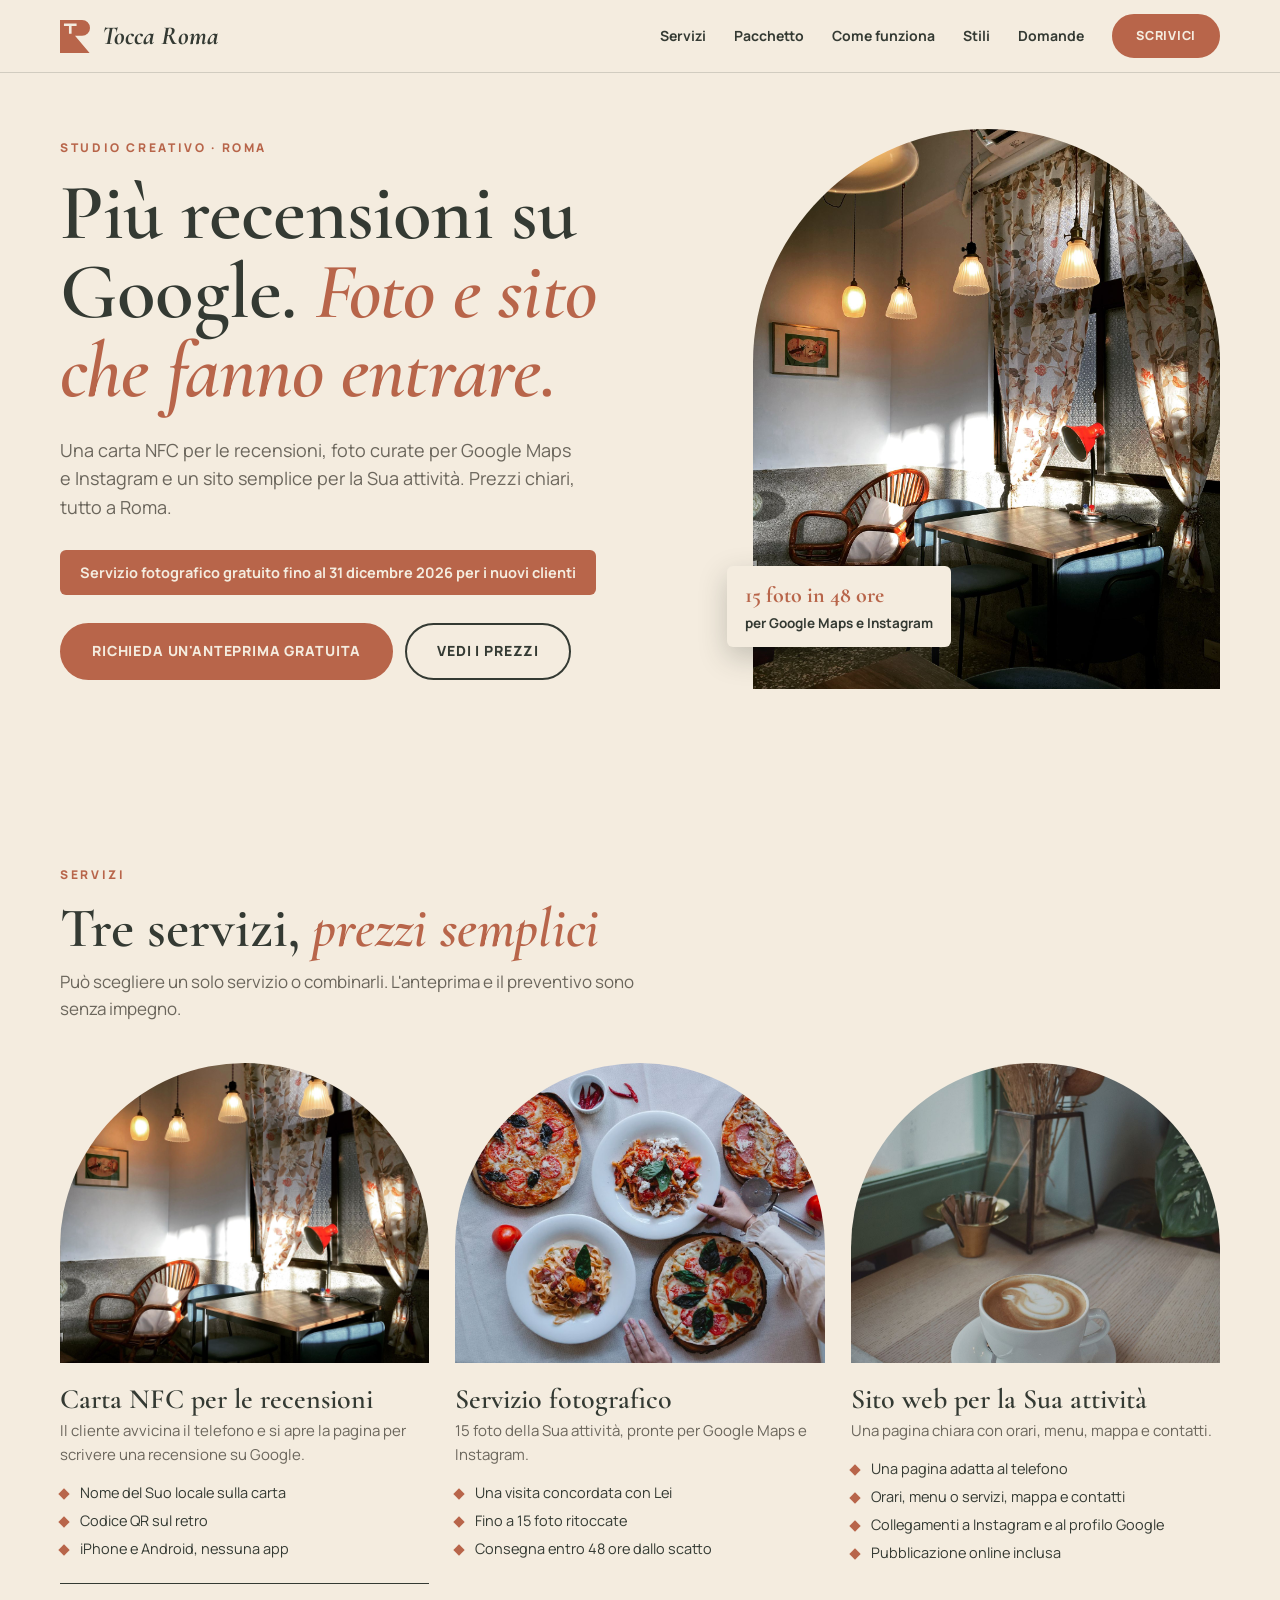
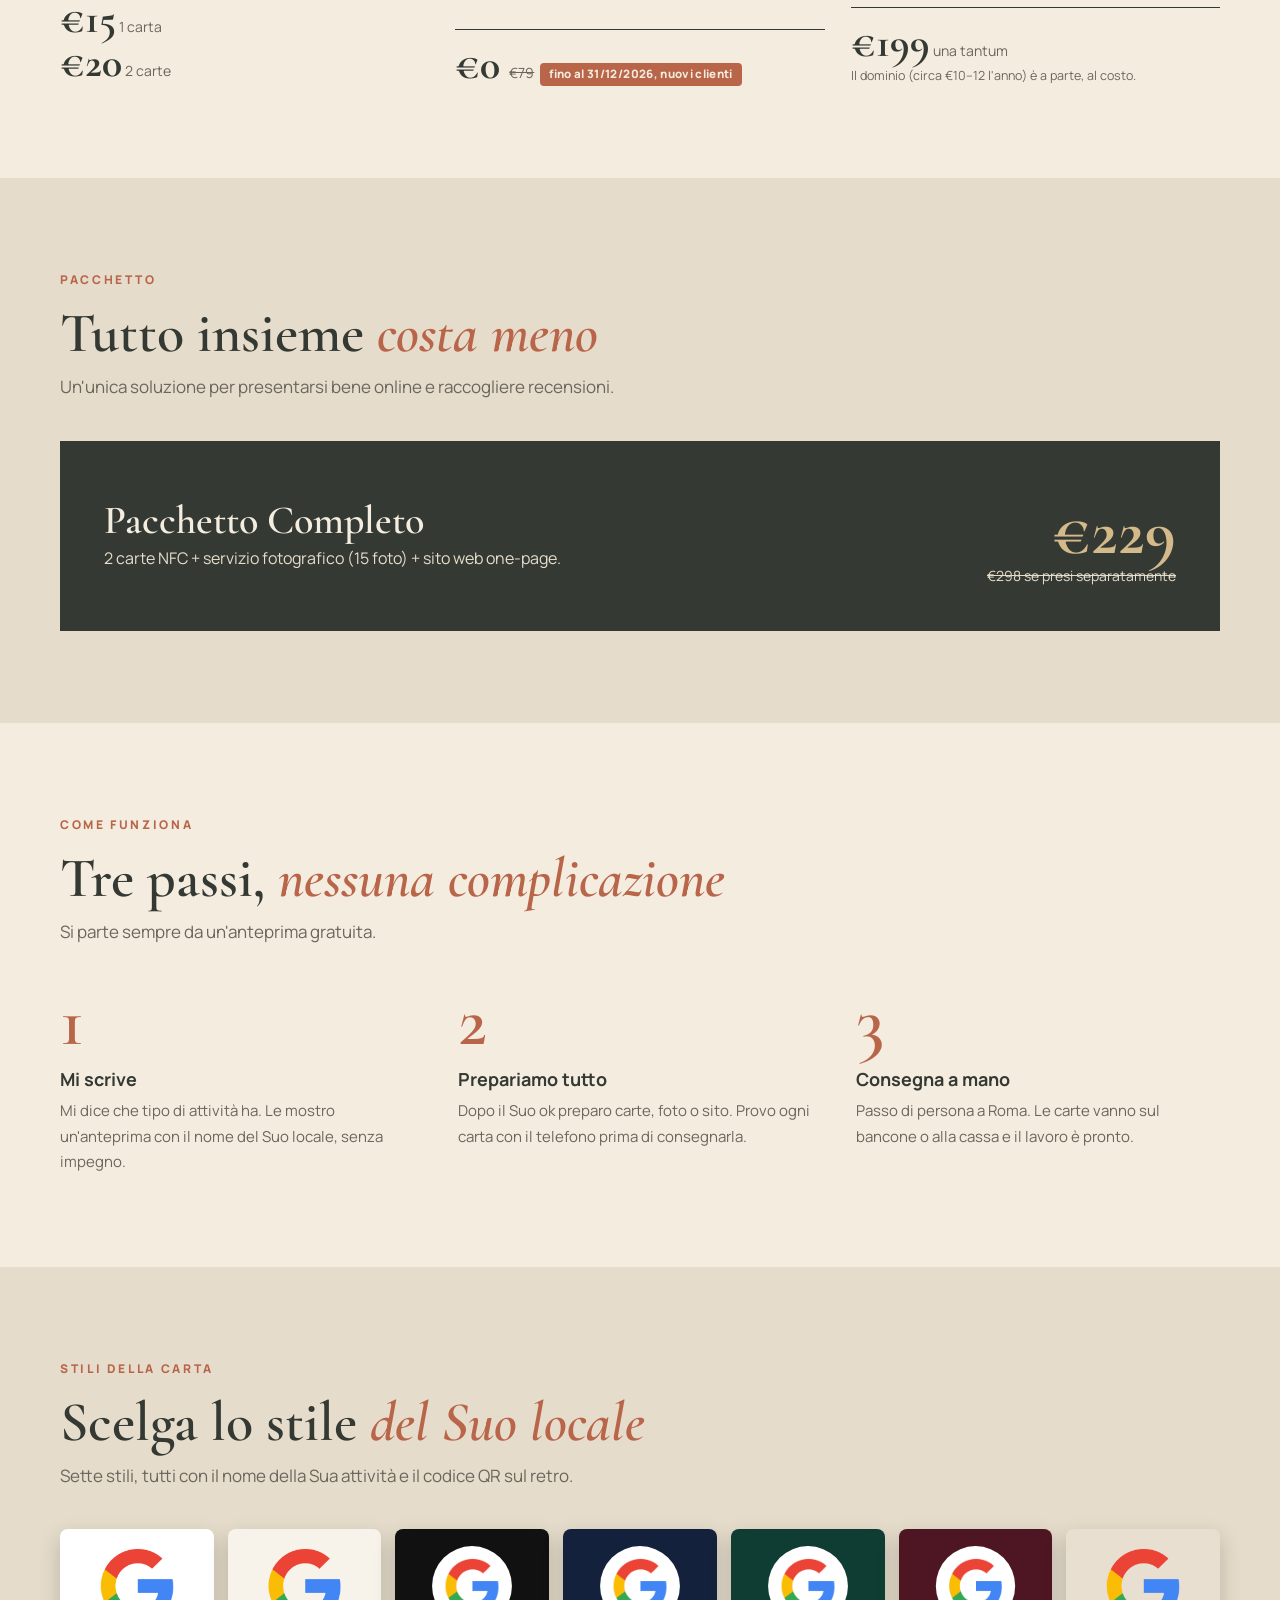
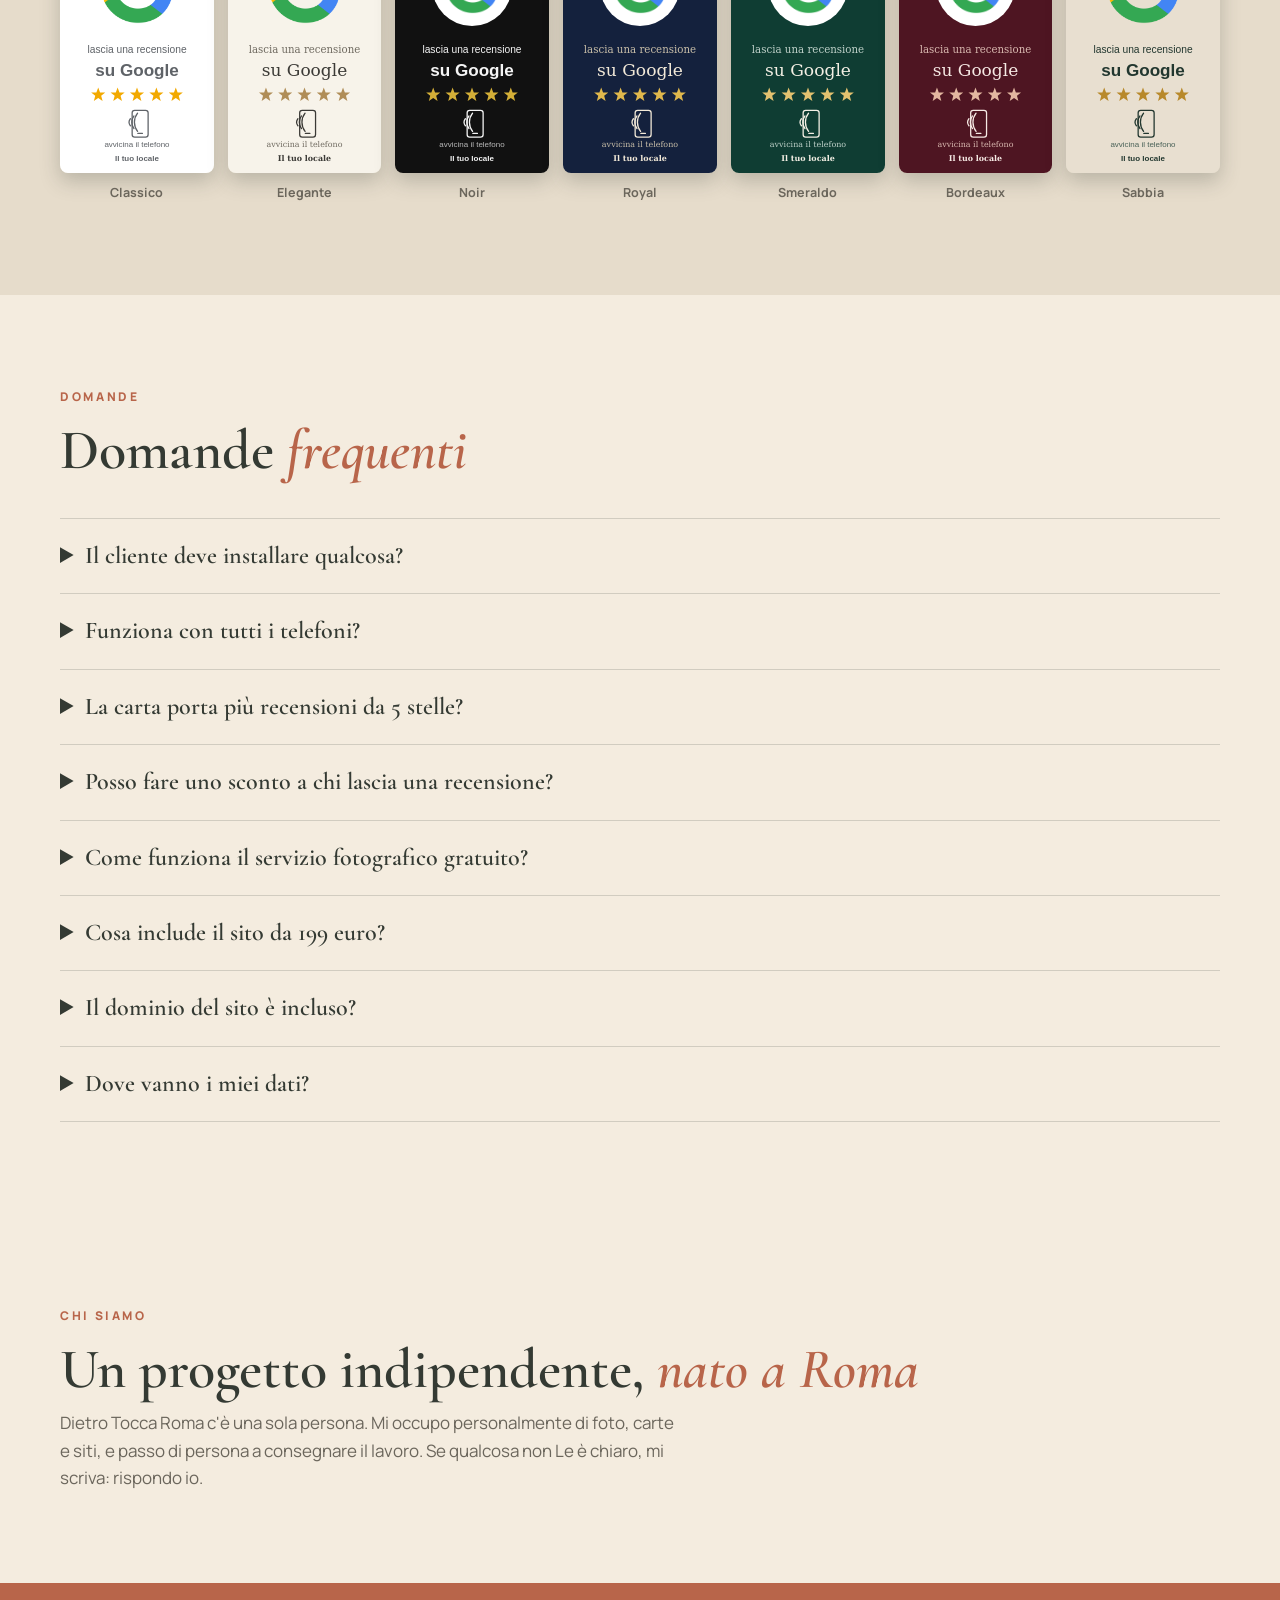
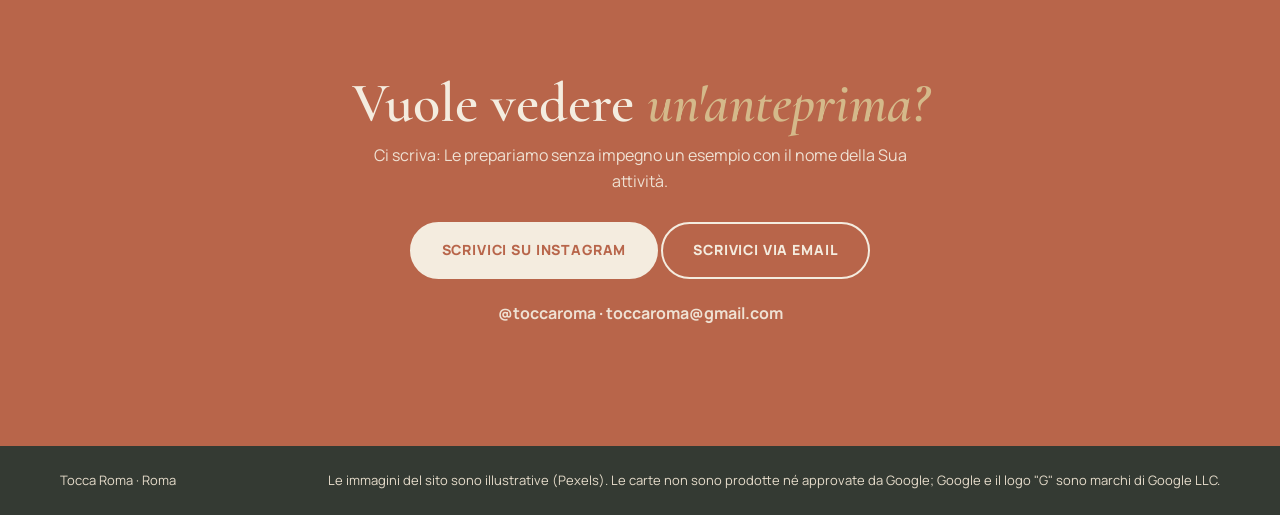
==== commit ce50cdbd: "Static contacts, clearer free-photo terms and site scope, trust section" ====
--- a/index.html
+++ b/index.html
@@ -84,7 +84,7 @@
 <header><div class="wrap">
   <a class="logo" href="#top" aria-label="Tocca Roma">
     <svg viewBox="0 0 228 250" aria-hidden="true"><path fill-rule="evenodd" fill="#B8654A" d="M0 0H168A60 60 0 0 1 168 120H114L225 250H0Z M30 26H126V46H88V104H68V46H30Z"/></svg>Tocca Roma</a>
-  <nav><a href="#servizi">Servizi</a><a href="#pacchetto">Pacchetto</a><a href="#come">Come funziona</a><a href="#stili">Stili</a><a href="#domande">Domande</a><a class="btn js-contact" href="#contatti" hidden>Scrivici</a></nav>
+  <nav><a href="#servizi">Servizi</a><a href="#pacchetto">Pacchetto</a><a href="#come">Come funziona</a><a href="#stili">Stili</a><a href="#domande">Domande</a><a class="btn" href="#contatti">Scrivici</a></nav>
 </div></header>
 
 <div class="hero" id="top"><div class="wrap">
@@ -93,7 +93,7 @@
     <h1>Più recensioni su Google. <em>Foto e sito che fanno entrare.</em></h1>
     <p class="lead">Una carta NFC per le recensioni, foto curate per Google Maps e Instagram e un sito semplice per la Sua attività. Prezzi chiari, tutto a Roma.</p>
     <div class="promo onpromo">Servizio fotografico gratuito fino al 31 dicembre 2026 per i nuovi clienti</div>
-    <div class="cta"><a class="btn js-contact" href="#contatti">Richieda un'anteprima gratuita</a><a class="btn o" href="#servizi">Vedi i prezzi</a></div>
+    <div class="cta"><a class="btn" href="#contatti">Richieda un'anteprima gratuita</a><a class="btn o" href="#servizi">Vedi i prezzi</a></div>
   </div>
   <div class="arch himg" role="img" aria-label="Angolo di un locale con luce del pomeriggio (immagine illustrativa)"><i><b>15 foto in 48 ore</b>per Google Maps e Instagram</i></div>
 </div></div>
@@ -108,11 +108,11 @@
       <div class="price"><span class="row"><b>€15</b> 1 carta</span><span class="row"><b>€20</b> 2 carte</span></div></div>
     <div class="card"><div class="arch ph" style="background-image:url(assets/photos/piatti-italiani.jpg)"></div>
       <h3>Servizio fotografico</h3><p>15 foto della Sua attività, pronte per Google Maps e Instagram.</p>
-      <ul><li>Consegna entro 48 ore</li><li>Sopralluogo concordato con Lei</li><li>Formati pronti da pubblicare</li></ul>
+      <ul><li>Una visita concordata con Lei</li><li>Fino a 15 foto ritoccate</li><li>Consegna entro 48 ore dallo scatto</li></ul>
       <div class="price"><span class="onpromo"><b>€0</b> <s>€79</s><span class="tag">fino al 31/12/2026, nuovi clienti</span></span><span class="offpromo"><b>€79</b></span></div></div>
     <div class="card"><div class="arch ph" style="background-image:url(assets/photos/cappuccino.jpg)"></div>
       <h3>Sito web per la Sua attività</h3><p>Una pagina chiara con orari, menu, mappa e contatti.</p>
-      <ul><li>Adatto al telefono</li><li>Testi in italiano</li><li>Pubblicazione inclusa</li></ul>
+      <ul><li>Una pagina adatta al telefono</li><li>Orari, menu o servizi, mappa e contatti</li><li>Collegamenti a Instagram e al profilo Google</li><li>Pubblicazione online inclusa</li></ul>
       <div class="price"><b>€199</b> una tantum<br><span style="font-size:12.5px">Il dominio (circa €10–12 l'anno) è a parte, al costo.</span></div></div>
   </div>
 </div></section>
@@ -151,17 +151,23 @@
   <details><summary>Funziona con tutti i telefoni?</summary><p>Funziona con gli iPhone recenti e con quasi tutti gli Android, se l'NFC è attivo. Per gli altri telefoni c'è il codice QR sulla carta.</p></details>
   <details><summary>La carta porta più recensioni da 5 stelle?</summary><p>No, e nessuno può prometterlo. La carta rende più facile lasciare una recensione sincera. La valutazione dipende dall'esperienza dei Suoi clienti.</p></details>
   <details><summary>Posso fare uno sconto a chi lascia una recensione?</summary><p>No. Le regole di Google non lo permettono. Le consiglio di offrire la carta a tutti i clienti allo stesso modo, senza scegliere solo quelli più soddisfatti.</p></details>
-  <details><summary>Come funziona il servizio fotografico gratuito?</summary><p>Fino al 31 dicembre 2026 i nuovi clienti ricevono 15 foto della loro attività senza pagare. Ci mettiamo d'accordo su giorno e orario, e le foto arrivano entro 48 ore. Le chiedo solo il permesso di mostrare alcune foto nel mio portfolio.</p></details>
+  <details><summary>Come funziona il servizio fotografico gratuito?</summary><p>Fino al 31 dicembre 2026 i nuovi clienti ricevono il servizio senza pagare: una visita concordata con Lei, fino a 15 foto ritoccate, consegnate entro 48 ore dallo scatto. Altre sedi, sedute aggiuntive o modifiche extra si concordano a parte. Se vuole, può darmi il permesso di mostrare alcune foto nel mio portfolio: è facoltativo e non è una condizione per ricevere il servizio.</p></details>
+  <details><summary>Cosa include il sito da 199 euro?</summary><p>Una pagina in italiano, adatta al telefono, con orari, menu o servizi, mappa, contatti e collegamenti ai Suoi profili, pubblicata online. Non include: dominio personalizzato, pagine aggiuntive, testi molto lunghi, manutenzione e modifiche successive. Se Le servono, Le preparo un preventivo a parte.</p></details>
   <details><summary>Il dominio del sito è incluso?</summary><p>Il sito è pubblicato per Lei. Un dominio personalizzato (per esempio nomedellocale.it) costa circa 10–12 euro l'anno e lo pago al costo, senza ricarichi.</p></details>
   <details><summary>Dove vanno i miei dati?</summary><p>Questo sito non usa cookie né strumenti di tracciamento. Se mi scrive, uso il Suo messaggio solo per risponderLe.</p></details>
+</div></section>
+
+<section id="chi"><div class="wrap">
+  <span class="eyebrow">Chi siamo</span><h2>Un progetto indipendente, <em>nato a Roma</em></h2>
+  <p class="sub" style="margin-bottom:0">Dietro Tocca Roma c'è una sola persona. Mi occupo personalmente di foto, carte e siti, e passo di persona a consegnare il lavoro. Se qualcosa non Le è chiaro, mi scriva: rispondo io.</p>
 </div></section>
 
 <section class="contact" id="contatti"><div class="wrap">
   <h2>Vuole vedere <em style="color:var(--ochre)">un'anteprima?</em></h2>
   <p>Ci scriva: Le prepariamo senza impegno un esempio con il nome della Sua attività.</p>
-  <a class="btn js-contact" id="c-ig" href="#" hidden>Scrivici su Instagram</a>
-  <a class="btn o js-contact" id="c-mail" href="#" hidden>Scrivici via email</a>
-  <p id="c-soon" style="margin-top:18px">I contatti saranno disponibili a breve.</p>
+  <a class="btn" href="https://ig.me/m/toccaroma" target="_blank" rel="noopener">Scrivici su Instagram</a>
+  <a class="btn o" href="mailto:toccaroma@gmail.com?subject=Anteprima%20gratuita">Scrivici via email</a>
+  <p style="margin-top:22px;font-weight:700">@toccaroma · toccaroma@gmail.com</p>
 </div></section>
 
 <footer><div class="wrap"><span>Tocca Roma · Roma</span><span>Le immagini del sito sono illustrative (Pexels). Le carte non sono prodotte né approvate da Google; Google e il logo "G" sono marchi di Google LLC.</span></div></footer>
@@ -171,16 +177,6 @@
   // Dopo il 31 dicembre 2026 il servizio fotografico torna a prezzo pieno.
   var end = new Date('2027-01-01T00:00:00+01:00');
   if (Date.now() >= end) document.body.classList.add('promo-off');
-
-  // CONTATTI: compila questi due campi quando cambiano.
-  var INSTAGRAM = "toccaroma";   // senza @
-  var EMAIL = "toccaroma@gmail.com";
-
-  var ig = document.getElementById('c-ig'), ml = document.getElementById('c-mail'), soon = document.getElementById('c-soon'), top = document.querySelector('nav .js-contact');
-  var any = false;
-  if (INSTAGRAM) { ig.href = 'https://ig.me/m/' + INSTAGRAM; ig.target = '_blank'; ig.rel = 'noopener'; ig.hidden = false; any = true; }
-  if (EMAIL) { ml.href = 'mailto:' + EMAIL + '?subject=' + encodeURIComponent('Anteprima gratuita'); ml.hidden = false; any = true; }
-  if (any) { soon.hidden = true; top.hidden = false; }
 })();
 </script>
 </body>
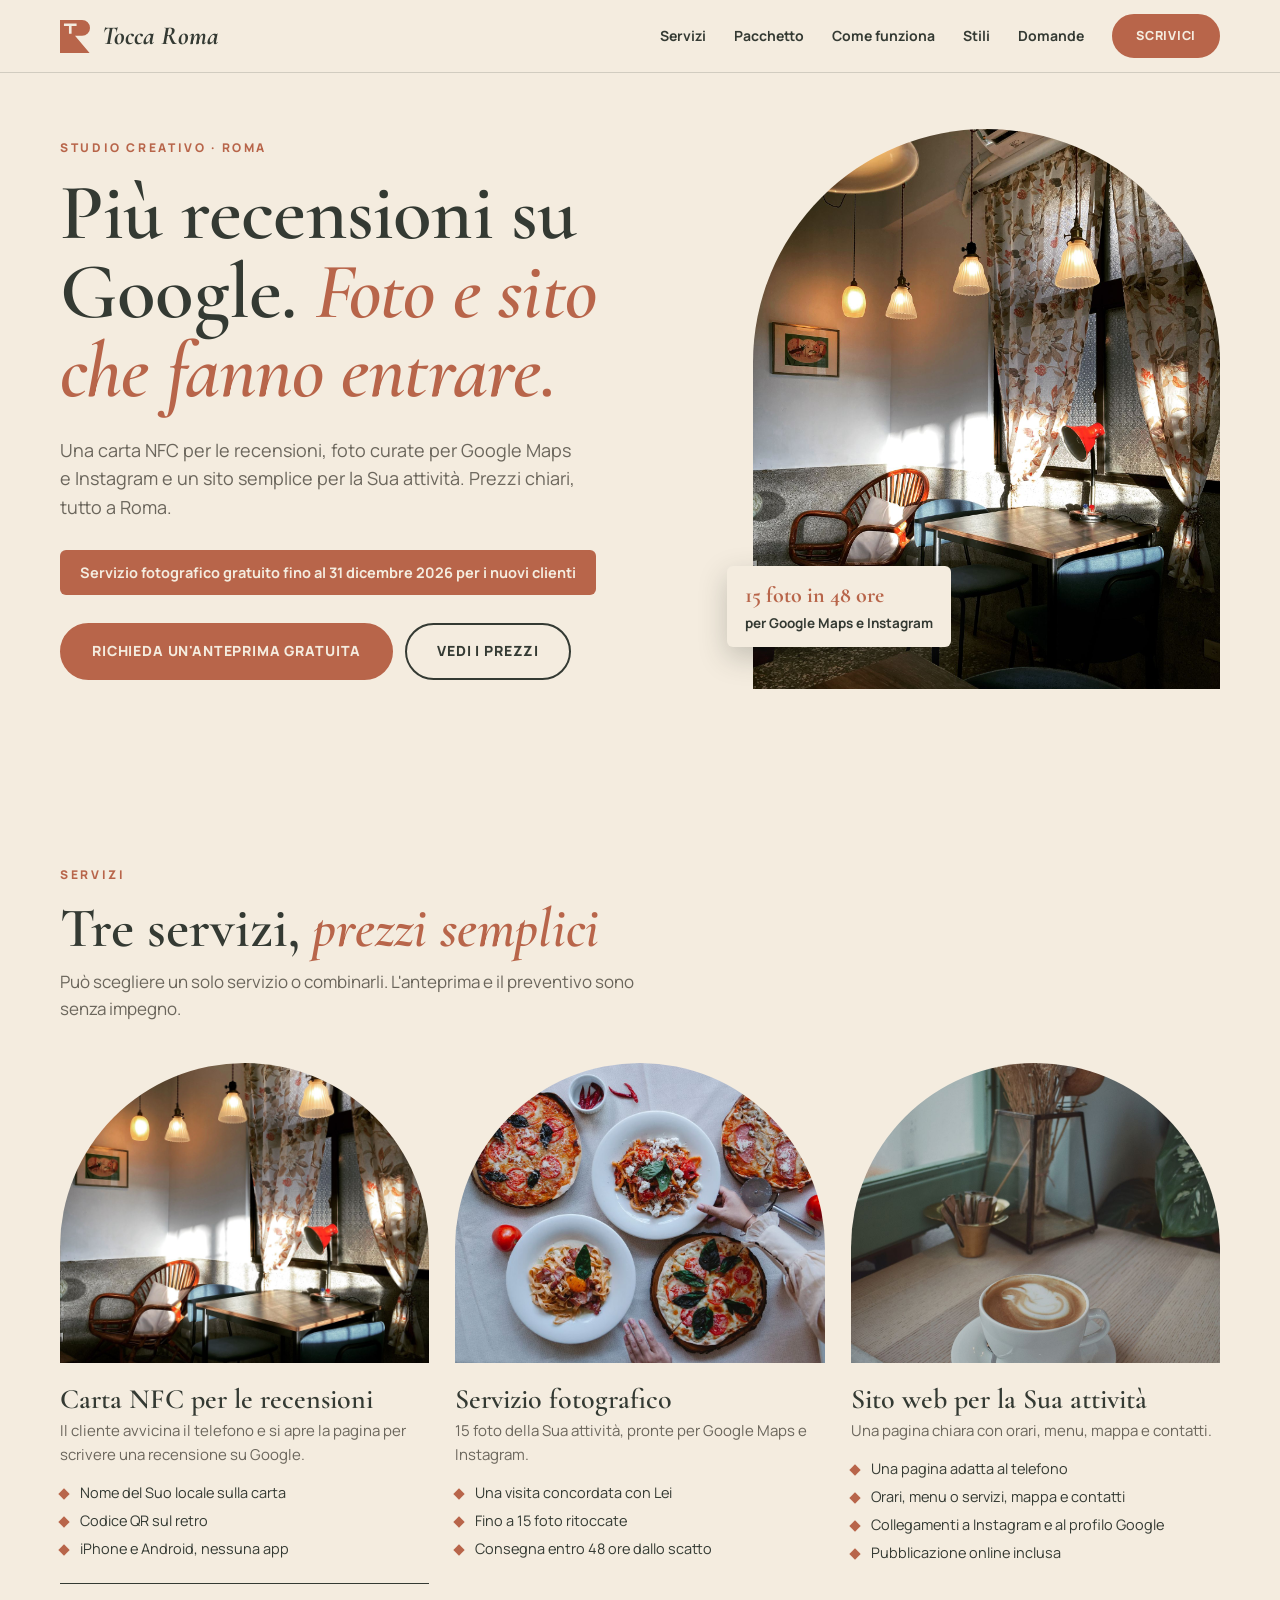
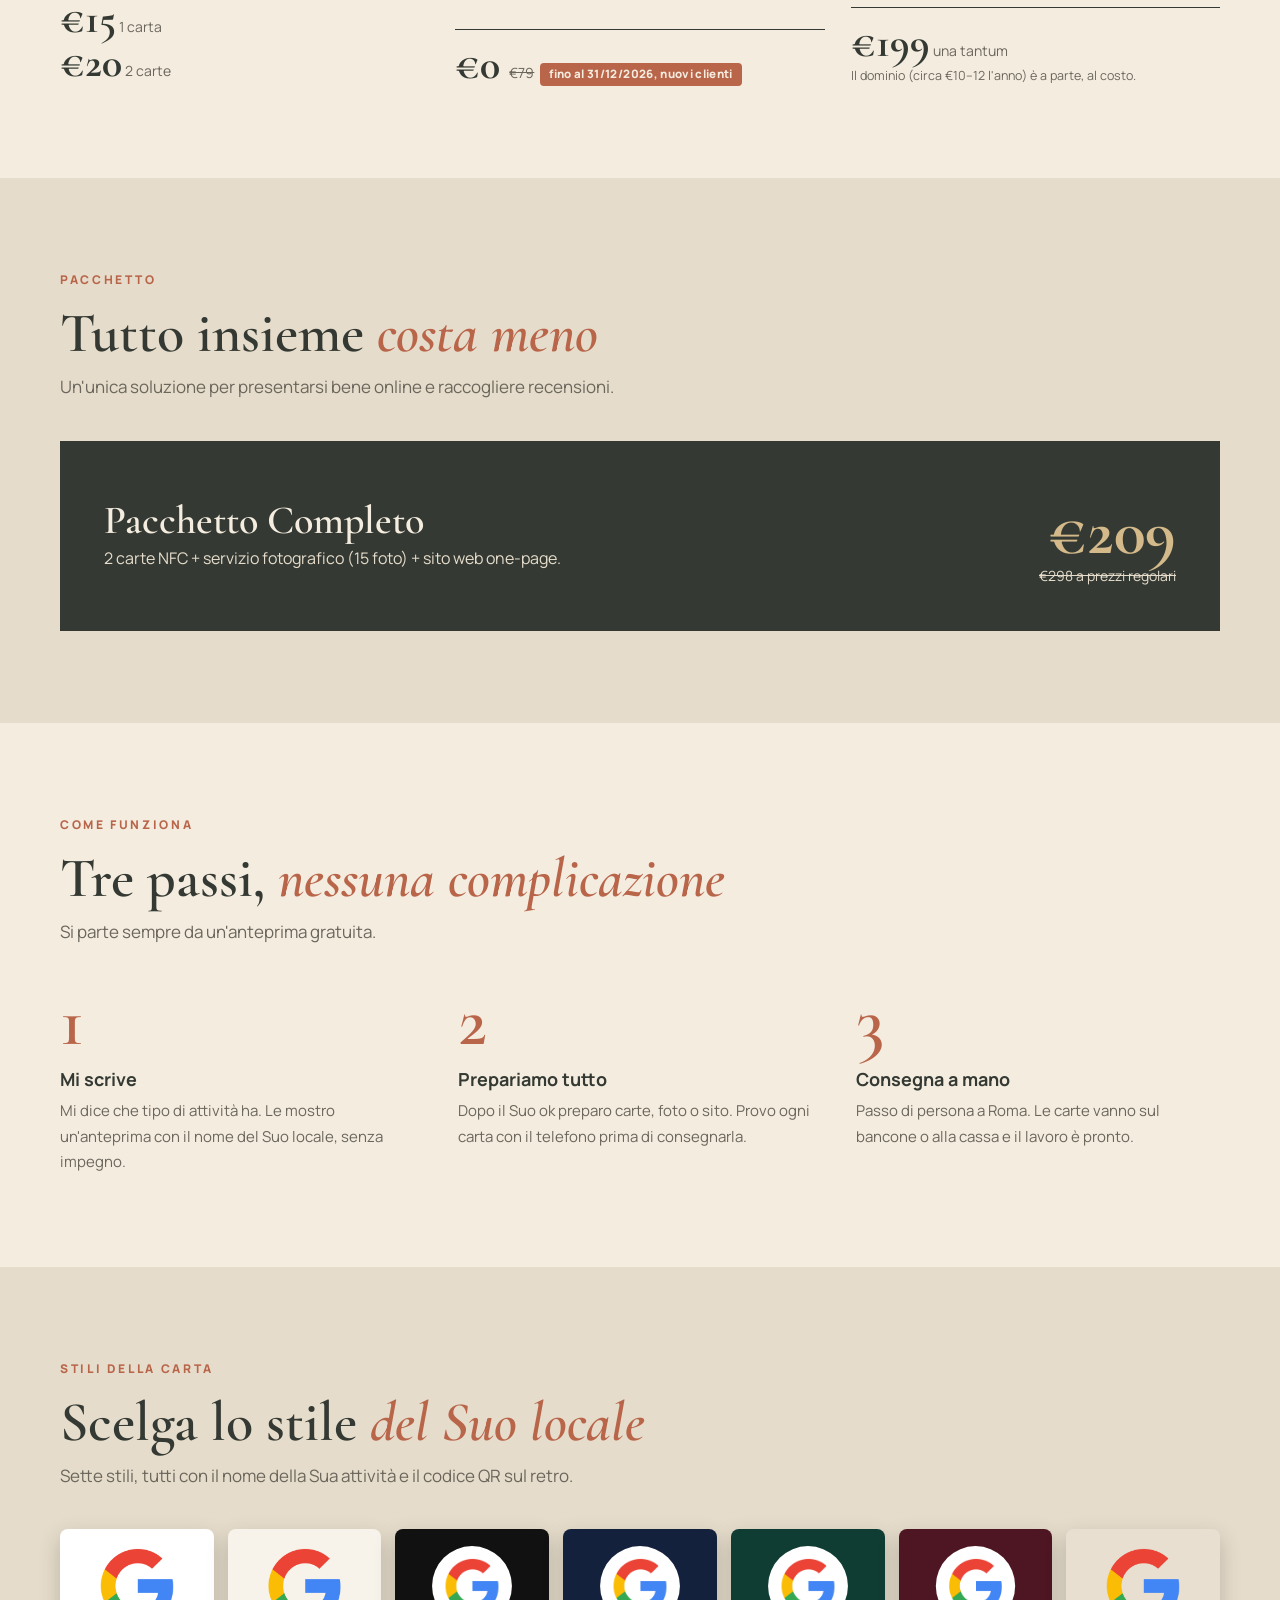
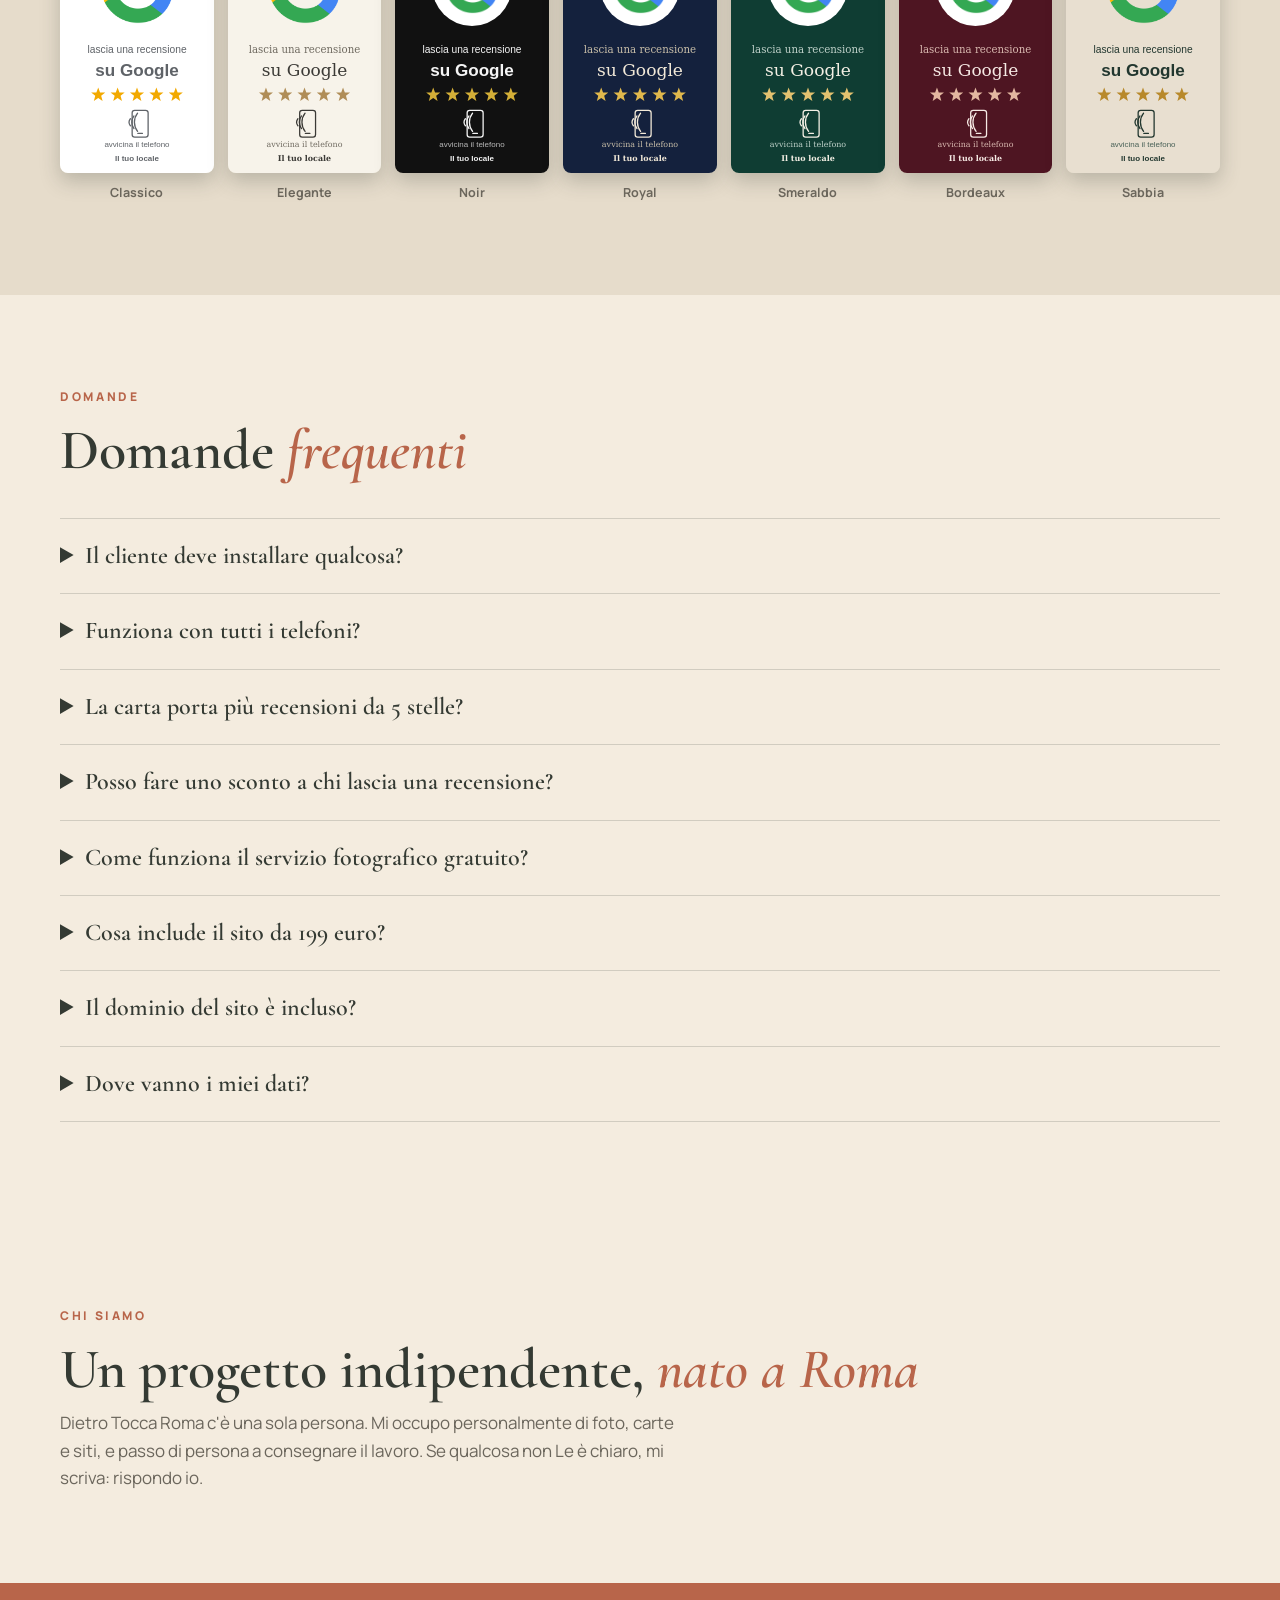
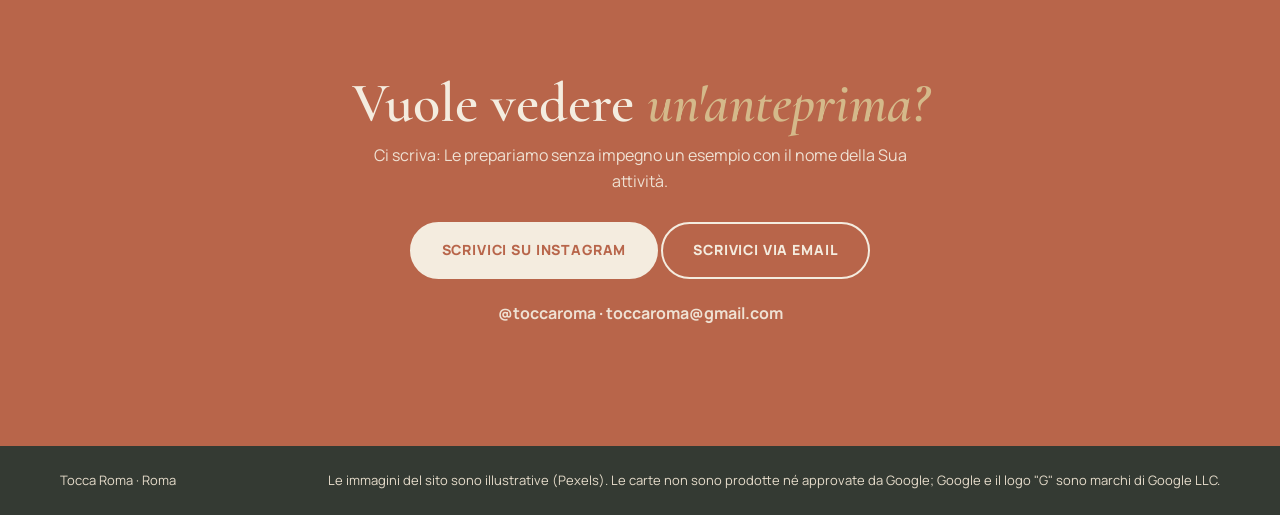
==== commit 586ccbe3: "Package price 209" ====
--- a/index.html
+++ b/index.html
@@ -120,7 +120,7 @@
 <section class="band" id="pacchetto"><div class="wrap">
   <span class="eyebrow">Pacchetto</span><h2>Tutto insieme <em>costa meno</em></h2><p class="sub">Un'unica soluzione per presentarsi bene online e raccogliere recensioni.</p>
   <div class="bun"><div><h3>Pacchetto Completo</h3><p>2 carte NFC + servizio fotografico (15 foto) + sito web one-page.</p></div>
-  <div class="price"><b>€229</b><br><s>€298 se presi separatamente</s></div></div>
+  <div class="price"><b>€209</b><br><s>€298 a prezzi regolari</s></div></div>
 </div></section>
 
 <section id="come"><div class="wrap">
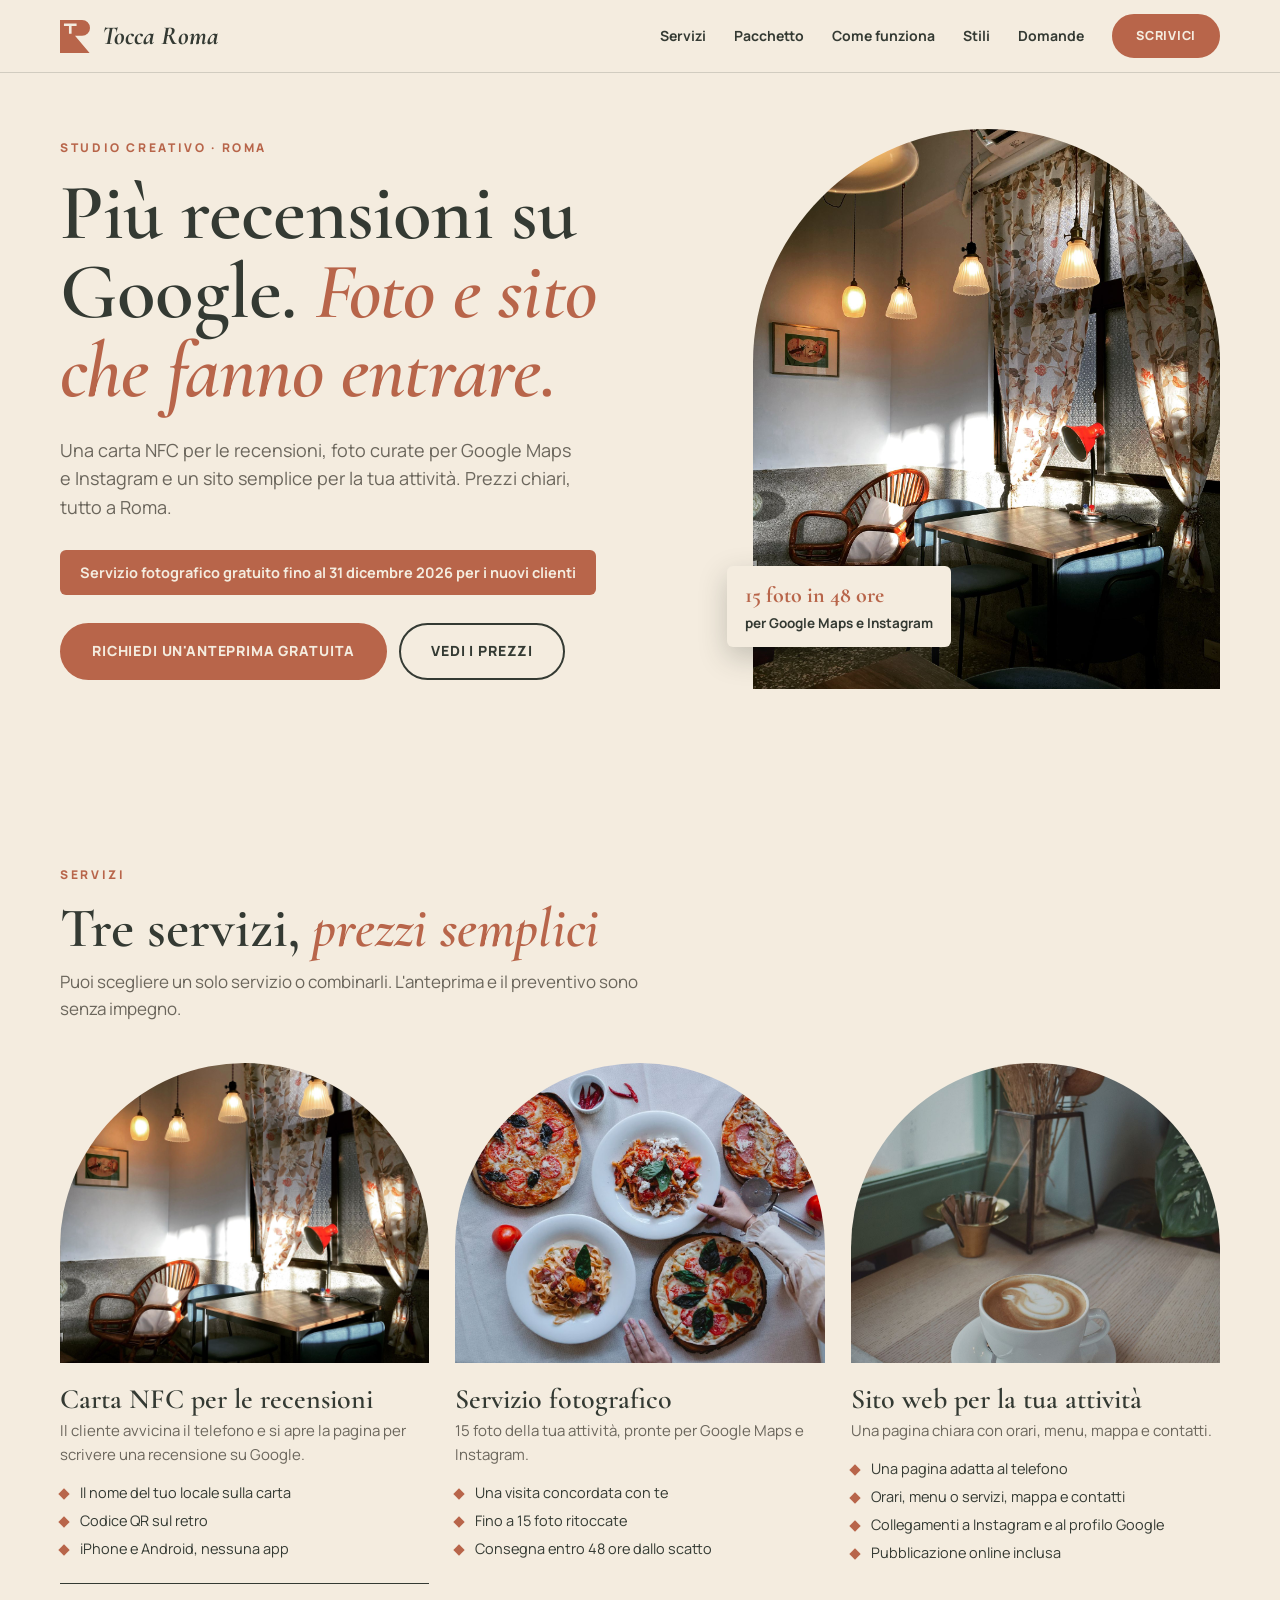
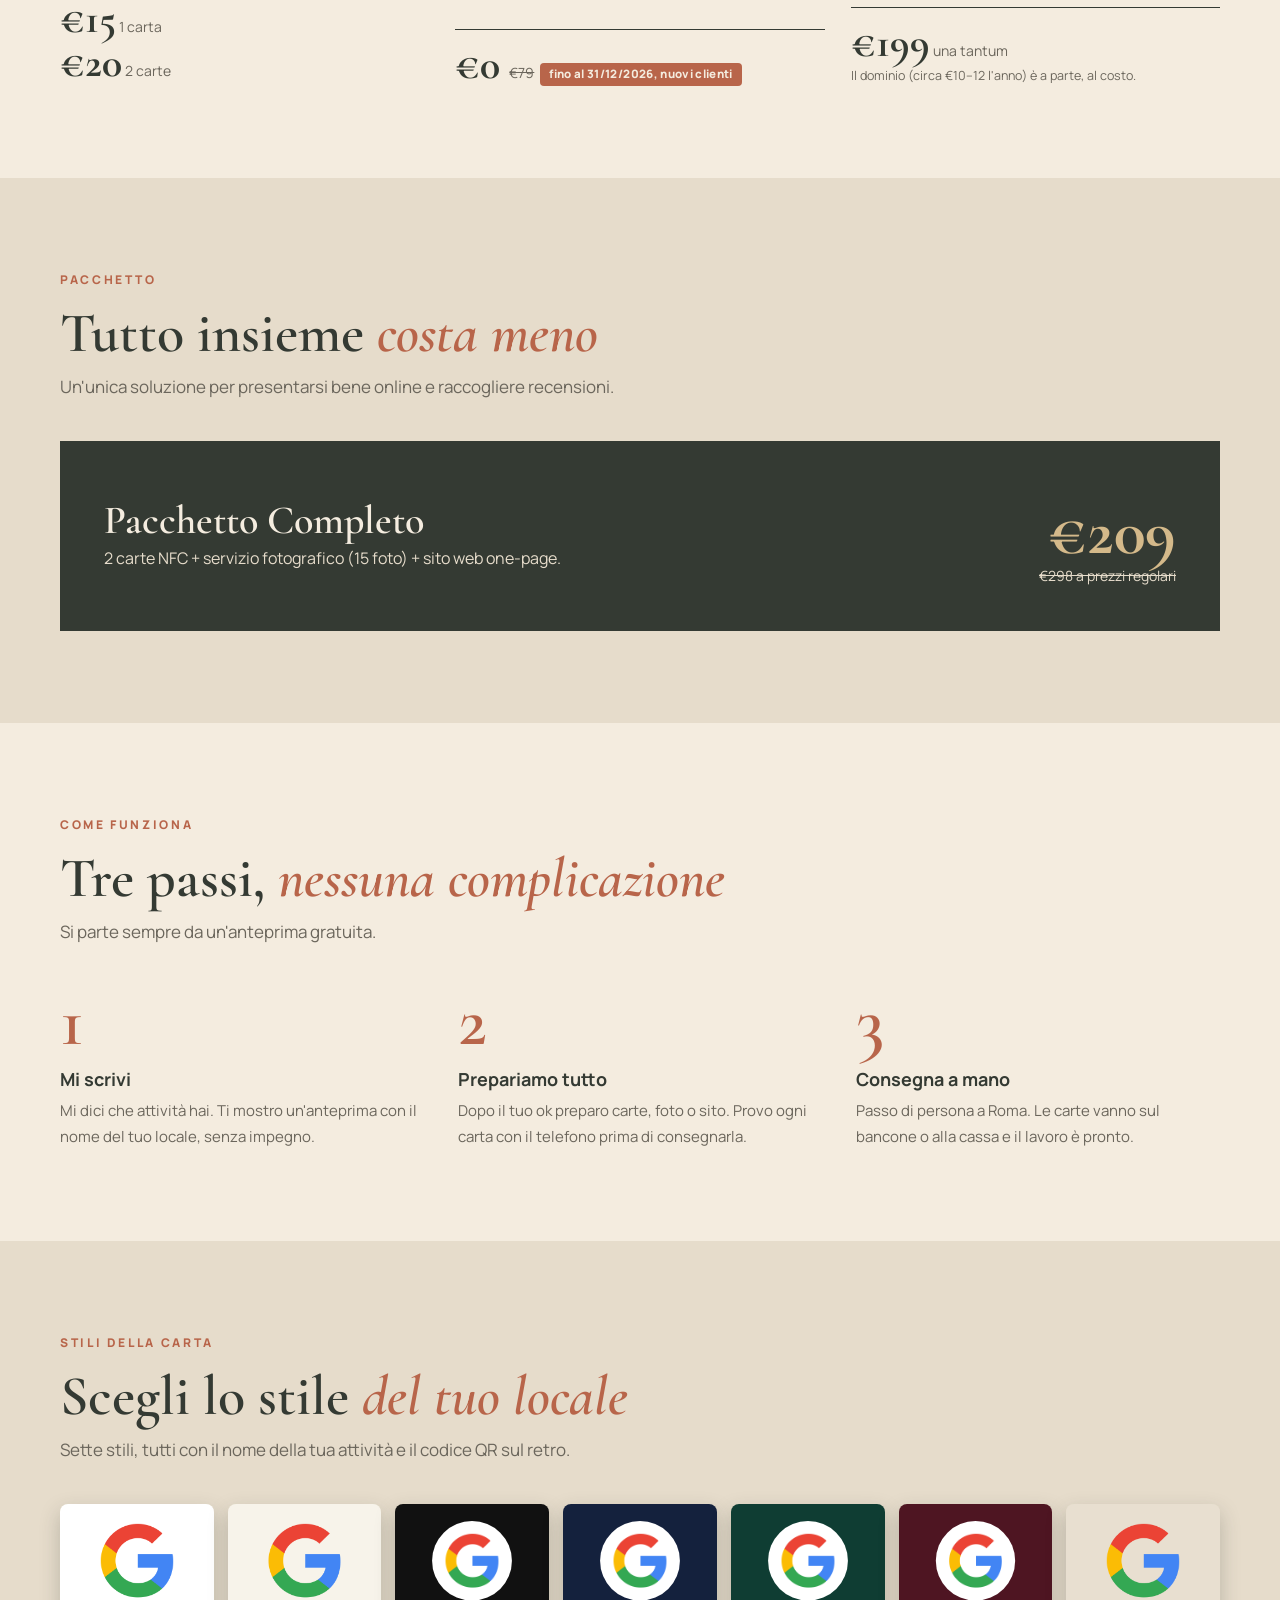
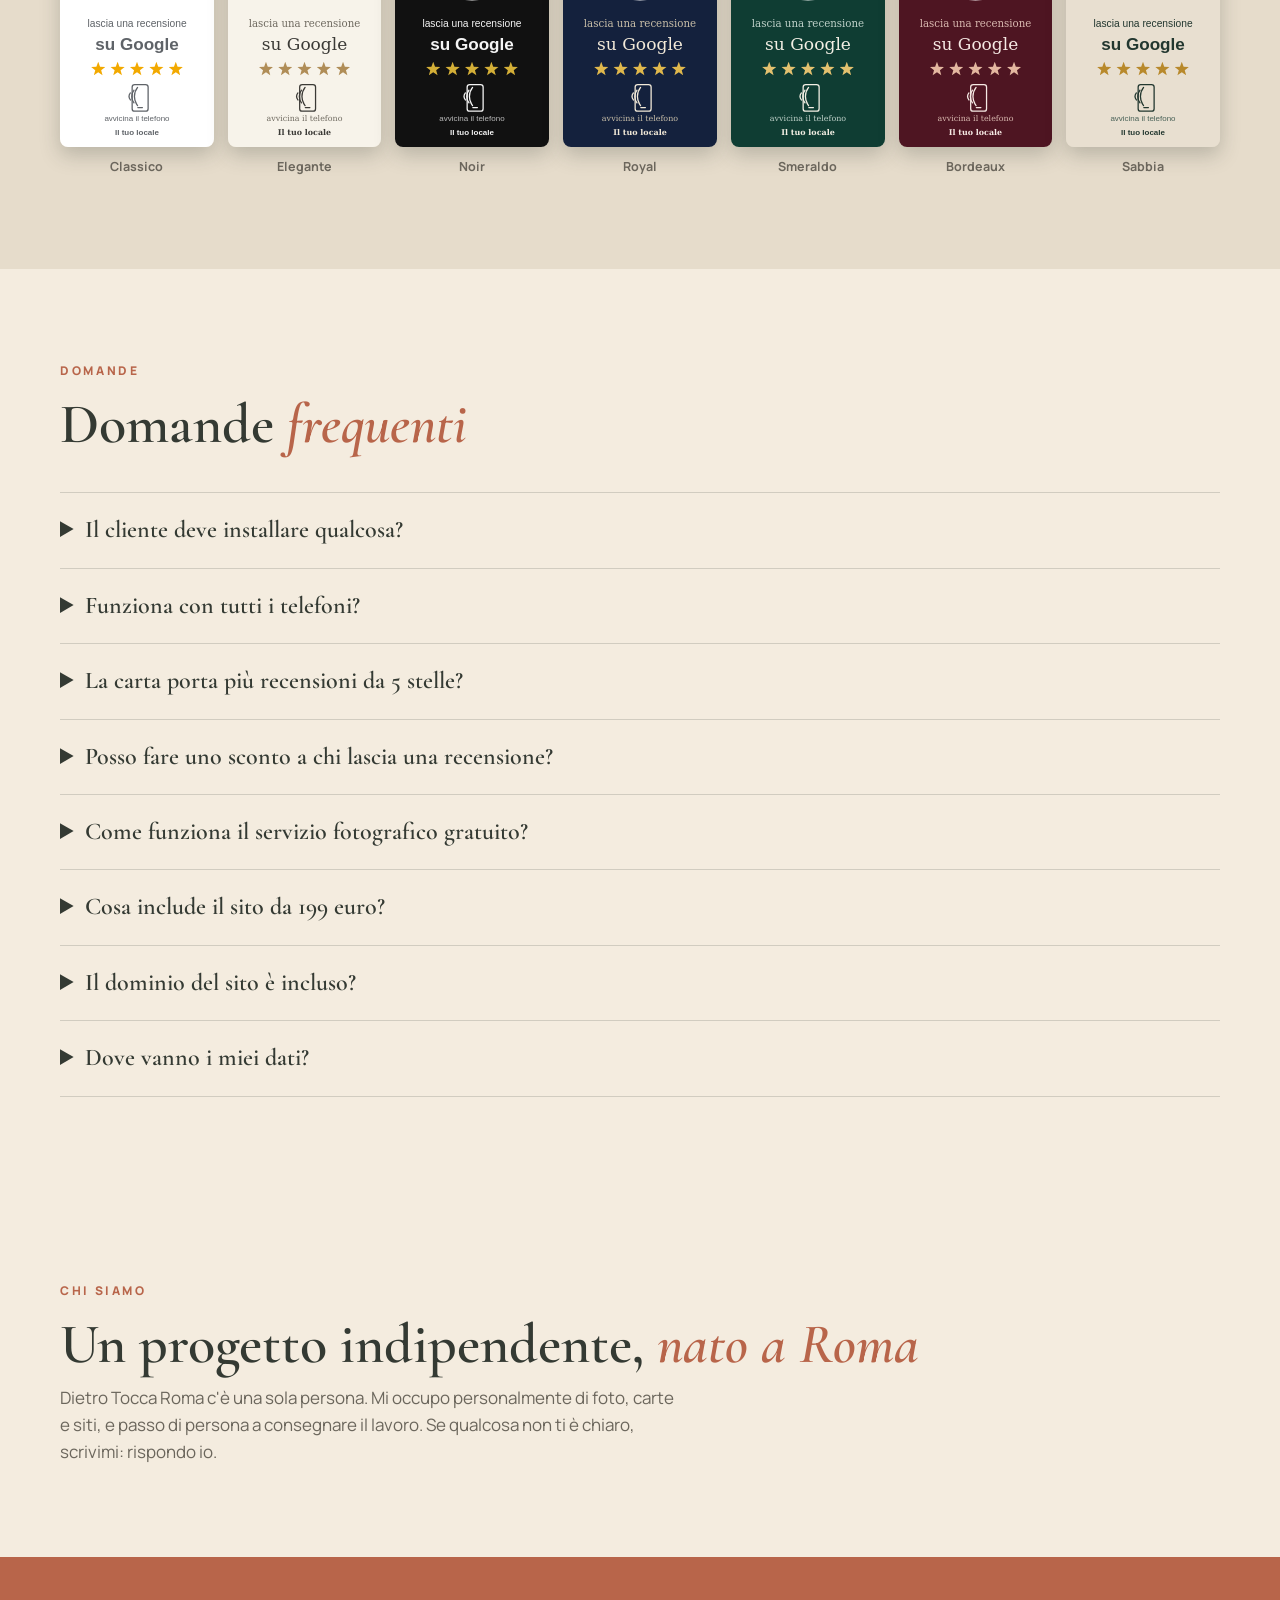
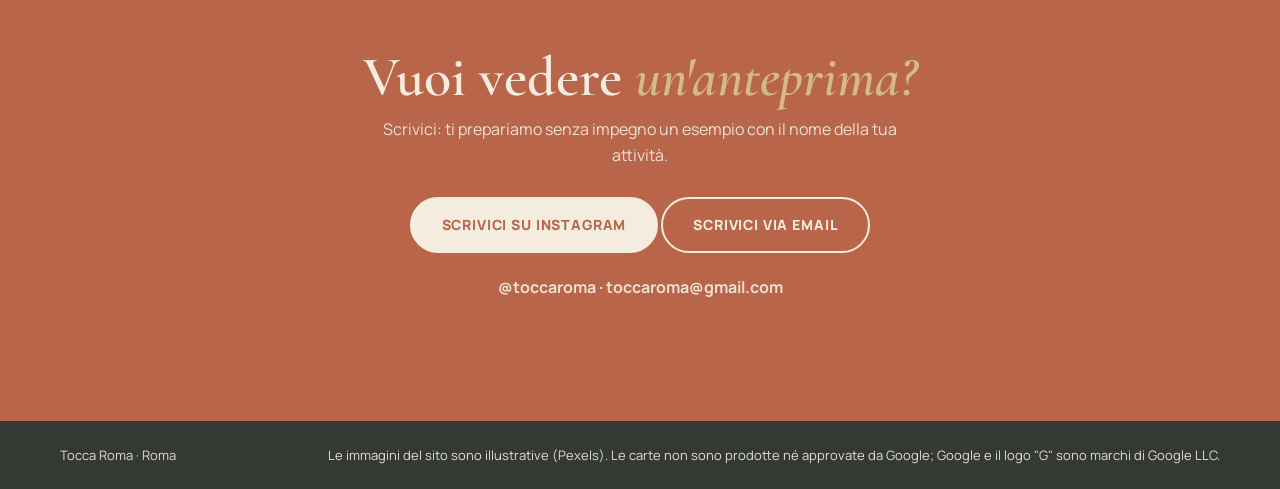
==== commit 6bb0c008: "Switch copy to tu, remove portfolio wording, add photos" ====
--- a/index.html
+++ b/index.html
@@ -91,27 +91,27 @@
   <div>
     <span class="eyebrow">Studio creativo · Roma</span>
     <h1>Più recensioni su Google. <em>Foto e sito che fanno entrare.</em></h1>
-    <p class="lead">Una carta NFC per le recensioni, foto curate per Google Maps e Instagram e un sito semplice per la Sua attività. Prezzi chiari, tutto a Roma.</p>
+    <p class="lead">Una carta NFC per le recensioni, foto curate per Google Maps e Instagram e un sito semplice per la tua attività. Prezzi chiari, tutto a Roma.</p>
     <div class="promo onpromo">Servizio fotografico gratuito fino al 31 dicembre 2026 per i nuovi clienti</div>
-    <div class="cta"><a class="btn" href="#contatti">Richieda un'anteprima gratuita</a><a class="btn o" href="#servizi">Vedi i prezzi</a></div>
+    <div class="cta"><a class="btn" href="#contatti">Richiedi un'anteprima gratuita</a><a class="btn o" href="#servizi">Vedi i prezzi</a></div>
   </div>
   <div class="arch himg" role="img" aria-label="Angolo di un locale con luce del pomeriggio (immagine illustrativa)"><i><b>15 foto in 48 ore</b>per Google Maps e Instagram</i></div>
 </div></div>
 
 <section id="servizi"><div class="wrap">
   <span class="eyebrow">Servizi</span><h2>Tre servizi, <em>prezzi semplici</em></h2>
-  <p class="sub">Può scegliere un solo servizio o combinarli. L'anteprima e il preventivo sono senza impegno.</p>
+  <p class="sub">Puoi scegliere un solo servizio o combinarli. L'anteprima e il preventivo sono senza impegno.</p>
   <div class="grid3">
     <div class="card"><div class="arch ph" style="background-image:url(assets/photos/caffe-luce.jpg);background-position:70% center"></div>
       <h3>Carta NFC per le recensioni</h3><p>Il cliente avvicina il telefono e si apre la pagina per scrivere una recensione su Google.</p>
-      <ul><li>Nome del Suo locale sulla carta</li><li>Codice QR sul retro</li><li>iPhone e Android, nessuna app</li></ul>
+      <ul><li>Il nome del tuo locale sulla carta</li><li>Codice QR sul retro</li><li>iPhone e Android, nessuna app</li></ul>
       <div class="price"><span class="row"><b>€15</b> 1 carta</span><span class="row"><b>€20</b> 2 carte</span></div></div>
     <div class="card"><div class="arch ph" style="background-image:url(assets/photos/piatti-italiani.jpg)"></div>
-      <h3>Servizio fotografico</h3><p>15 foto della Sua attività, pronte per Google Maps e Instagram.</p>
-      <ul><li>Una visita concordata con Lei</li><li>Fino a 15 foto ritoccate</li><li>Consegna entro 48 ore dallo scatto</li></ul>
+      <h3>Servizio fotografico</h3><p>15 foto della tua attività, pronte per Google Maps e Instagram.</p>
+      <ul><li>Una visita concordata con te</li><li>Fino a 15 foto ritoccate</li><li>Consegna entro 48 ore dallo scatto</li></ul>
       <div class="price"><span class="onpromo"><b>€0</b> <s>€79</s><span class="tag">fino al 31/12/2026, nuovi clienti</span></span><span class="offpromo"><b>€79</b></span></div></div>
     <div class="card"><div class="arch ph" style="background-image:url(assets/photos/cappuccino.jpg)"></div>
-      <h3>Sito web per la Sua attività</h3><p>Una pagina chiara con orari, menu, mappa e contatti.</p>
+      <h3>Sito web per la tua attività</h3><p>Una pagina chiara con orari, menu, mappa e contatti.</p>
       <ul><li>Una pagina adatta al telefono</li><li>Orari, menu o servizi, mappa e contatti</li><li>Collegamenti a Instagram e al profilo Google</li><li>Pubblicazione online inclusa</li></ul>
       <div class="price"><b>€199</b> una tantum<br><span style="font-size:12.5px">Il dominio (circa €10–12 l'anno) è a parte, al costo.</span></div></div>
   </div>
@@ -126,14 +126,14 @@
 <section id="come"><div class="wrap">
   <span class="eyebrow">Come funziona</span><h2>Tre passi, <em>nessuna complicazione</em></h2><p class="sub">Si parte sempre da un'anteprima gratuita.</p>
   <div class="steps">
-    <div class="step"><div class="n">1</div><b>Mi scrive</b><span>Mi dice che tipo di attività ha. Le mostro un'anteprima con il nome del Suo locale, senza impegno.</span></div>
-    <div class="step"><div class="n">2</div><b>Prepariamo tutto</b><span>Dopo il Suo ok preparo carte, foto o sito. Provo ogni carta con il telefono prima di consegnarla.</span></div>
+    <div class="step"><div class="n">1</div><b>Mi scrivi</b><span>Mi dici che attività hai. Ti mostro un'anteprima con il nome del tuo locale, senza impegno.</span></div>
+    <div class="step"><div class="n">2</div><b>Prepariamo tutto</b><span>Dopo il tuo ok preparo carte, foto o sito. Provo ogni carta con il telefono prima di consegnarla.</span></div>
     <div class="step"><div class="n">3</div><b>Consegna a mano</b><span>Passo di persona a Roma. Le carte vanno sul bancone o alla cassa e il lavoro è pronto.</span></div>
   </div>
 </div></section>
 
 <section class="band" id="stili"><div class="wrap">
-  <span class="eyebrow">Stili della carta</span><h2>Scelga lo stile <em>del Suo locale</em></h2><p class="sub">Sette stili, tutti con il nome della Sua attività e il codice QR sul retro.</p>
+  <span class="eyebrow">Stili della carta</span><h2>Scegli lo stile <em>del tuo locale</em></h2><p class="sub">Sette stili, tutti con il nome della tua attività e il codice QR sul retro.</p>
   <div class="styles">
     <figure><img src="assets/cards/classico_front.svg" alt="Classico">Classico</figure>
     <figure><img src="assets/cards/elegante_front.svg" alt="Elegante">Elegante</figure>
@@ -149,22 +149,22 @@
   <span class="eyebrow">Domande</span><h2>Domande <em>frequenti</em></h2><p class="sub"></p>
   <details><summary>Il cliente deve installare qualcosa?</summary><p>No. Basta avvicinare il telefono alla carta, oppure inquadrare il codice QR con la fotocamera.</p></details>
   <details><summary>Funziona con tutti i telefoni?</summary><p>Funziona con gli iPhone recenti e con quasi tutti gli Android, se l'NFC è attivo. Per gli altri telefoni c'è il codice QR sulla carta.</p></details>
-  <details><summary>La carta porta più recensioni da 5 stelle?</summary><p>No, e nessuno può prometterlo. La carta rende più facile lasciare una recensione sincera. La valutazione dipende dall'esperienza dei Suoi clienti.</p></details>
-  <details><summary>Posso fare uno sconto a chi lascia una recensione?</summary><p>No. Le regole di Google non lo permettono. Le consiglio di offrire la carta a tutti i clienti allo stesso modo, senza scegliere solo quelli più soddisfatti.</p></details>
-  <details><summary>Come funziona il servizio fotografico gratuito?</summary><p>Fino al 31 dicembre 2026 i nuovi clienti ricevono il servizio senza pagare: una visita concordata con Lei, fino a 15 foto ritoccate, consegnate entro 48 ore dallo scatto. Altre sedi, sedute aggiuntive o modifiche extra si concordano a parte. Se vuole, può darmi il permesso di mostrare alcune foto nel mio portfolio: è facoltativo e non è una condizione per ricevere il servizio.</p></details>
-  <details><summary>Cosa include il sito da 199 euro?</summary><p>Una pagina in italiano, adatta al telefono, con orari, menu o servizi, mappa, contatti e collegamenti ai Suoi profili, pubblicata online. Non include: dominio personalizzato, pagine aggiuntive, testi molto lunghi, manutenzione e modifiche successive. Se Le servono, Le preparo un preventivo a parte.</p></details>
-  <details><summary>Il dominio del sito è incluso?</summary><p>Il sito è pubblicato per Lei. Un dominio personalizzato (per esempio nomedellocale.it) costa circa 10–12 euro l'anno e lo pago al costo, senza ricarichi.</p></details>
-  <details><summary>Dove vanno i miei dati?</summary><p>Questo sito non usa cookie né strumenti di tracciamento. Se mi scrive, uso il Suo messaggio solo per risponderLe.</p></details>
+  <details><summary>La carta porta più recensioni da 5 stelle?</summary><p>No, e nessuno può prometterlo. La carta rende più facile lasciare una recensione sincera. La valutazione dipende dall'esperienza dei tuoi clienti.</p></details>
+  <details><summary>Posso fare uno sconto a chi lascia una recensione?</summary><p>No. Le regole di Google non lo permettono. Ti consiglio di offrire la carta a tutti i clienti allo stesso modo, senza scegliere solo quelli più soddisfatti.</p></details>
+  <details><summary>Come funziona il servizio fotografico gratuito?</summary><p>Fino al 31 dicembre 2026 i nuovi clienti ricevono il servizio senza pagare: una visita concordata con te, fino a 15 foto ritoccate, consegnate entro 48 ore dallo scatto. Altre sedi, sedute aggiuntive o modifiche extra si concordano a parte.</p></details>
+  <details><summary>Cosa include il sito da 199 euro?</summary><p>Una pagina in italiano, adatta al telefono, con orari, menu o servizi, mappa, contatti e collegamenti ai tuoi profili, pubblicata online. Non include: dominio personalizzato, pagine aggiuntive, testi molto lunghi, manutenzione e modifiche successive. Se ti servono, ti preparo un preventivo a parte.</p></details>
+  <details><summary>Il dominio del sito è incluso?</summary><p>Il sito è pubblicato per te. Un dominio personalizzato (per esempio nomedellocale.it) costa circa 10–12 euro l'anno e lo pago al costo, senza ricarichi.</p></details>
+  <details><summary>Dove vanno i miei dati?</summary><p>Questo sito non usa cookie né strumenti di tracciamento. Se mi scrivi, uso il tuo messaggio solo per risponderti.</p></details>
 </div></section>
 
 <section id="chi"><div class="wrap">
   <span class="eyebrow">Chi siamo</span><h2>Un progetto indipendente, <em>nato a Roma</em></h2>
-  <p class="sub" style="margin-bottom:0">Dietro Tocca Roma c'è una sola persona. Mi occupo personalmente di foto, carte e siti, e passo di persona a consegnare il lavoro. Se qualcosa non Le è chiaro, mi scriva: rispondo io.</p>
+  <p class="sub" style="margin-bottom:0">Dietro Tocca Roma c'è una sola persona. Mi occupo personalmente di foto, carte e siti, e passo di persona a consegnare il lavoro. Se qualcosa non ti è chiaro, scrivimi: rispondo io.</p>
 </div></section>
 
 <section class="contact" id="contatti"><div class="wrap">
-  <h2>Vuole vedere <em style="color:var(--ochre)">un'anteprima?</em></h2>
-  <p>Ci scriva: Le prepariamo senza impegno un esempio con il nome della Sua attività.</p>
+  <h2>Vuoi vedere <em style="color:var(--ochre)">un'anteprima?</em></h2>
+  <p>Scrivici: ti prepariamo senza impegno un esempio con il nome della tua attività.</p>
   <a class="btn" href="https://ig.me/m/toccaroma" target="_blank" rel="noopener">Scrivici su Instagram</a>
   <a class="btn o" href="mailto:toccaroma@gmail.com?subject=Anteprima%20gratuita">Scrivici via email</a>
   <p style="margin-top:22px;font-weight:700">@toccaroma · toccaroma@gmail.com</p>
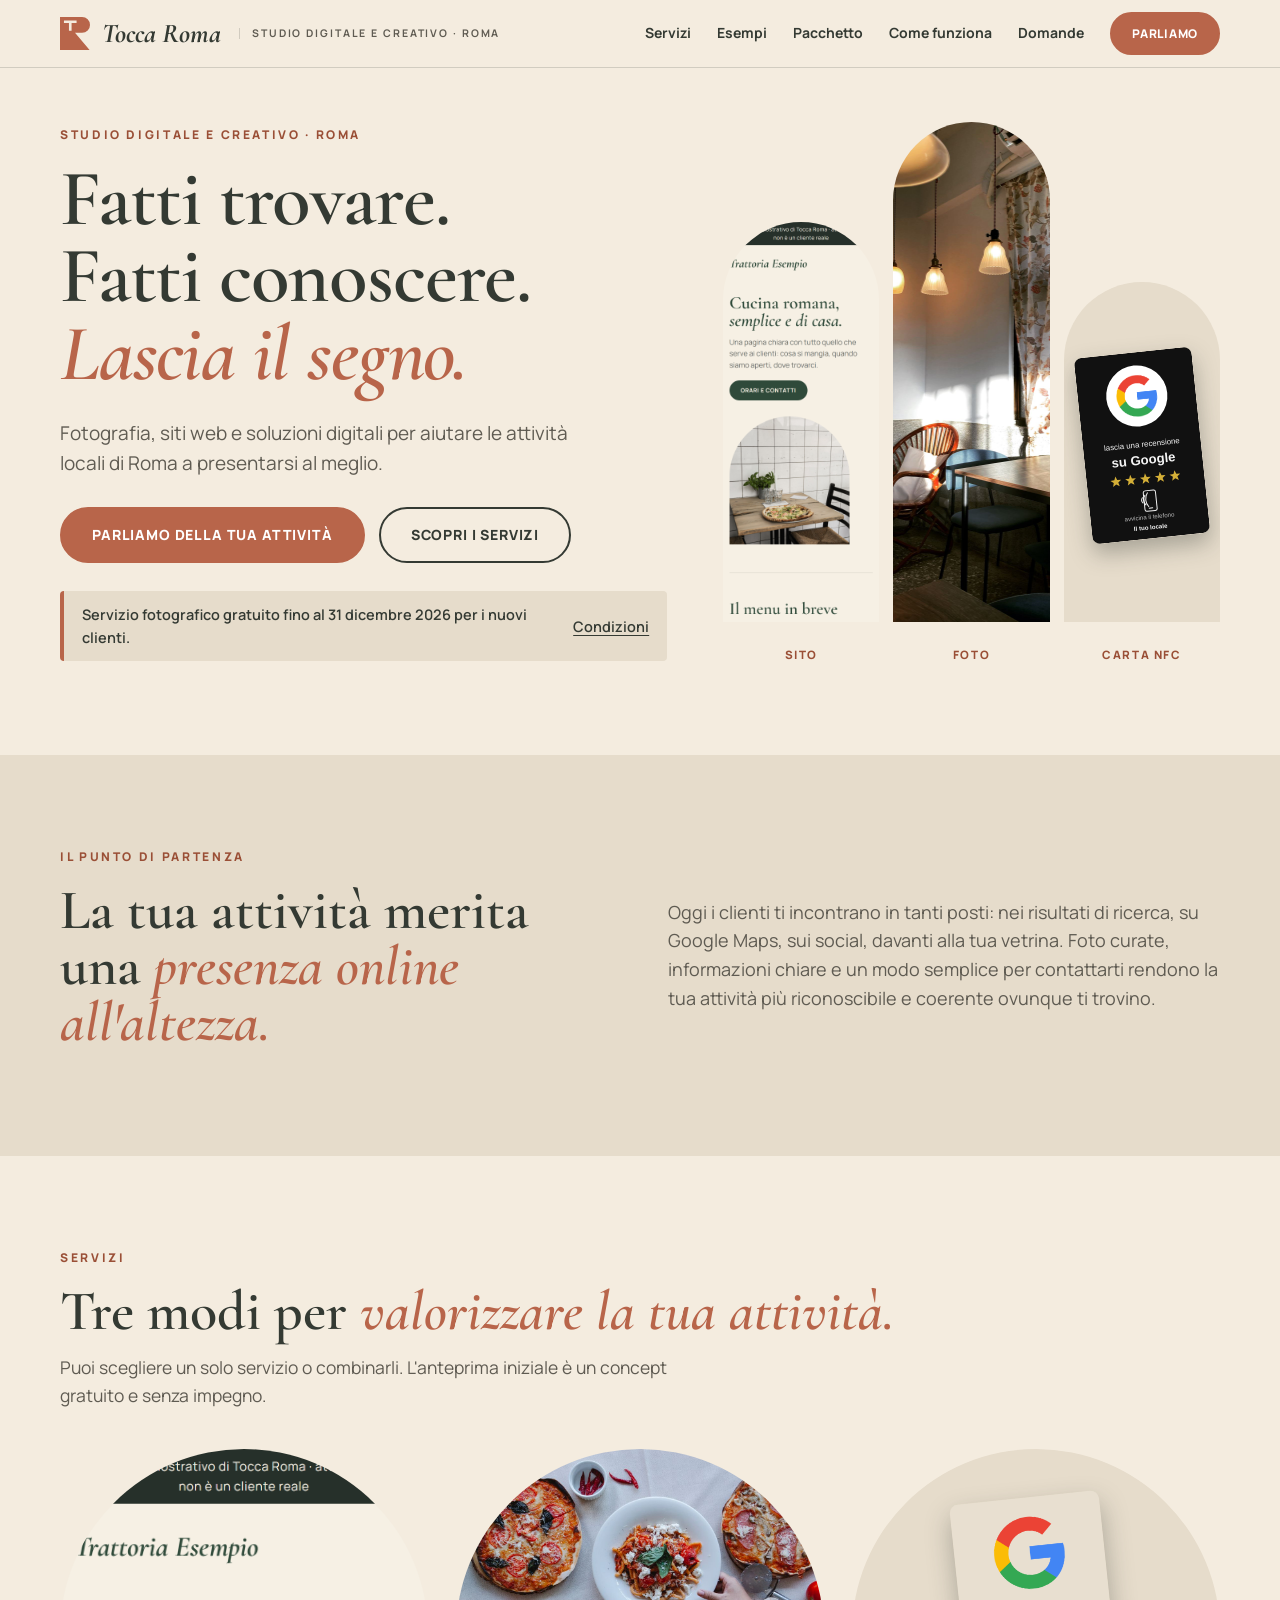
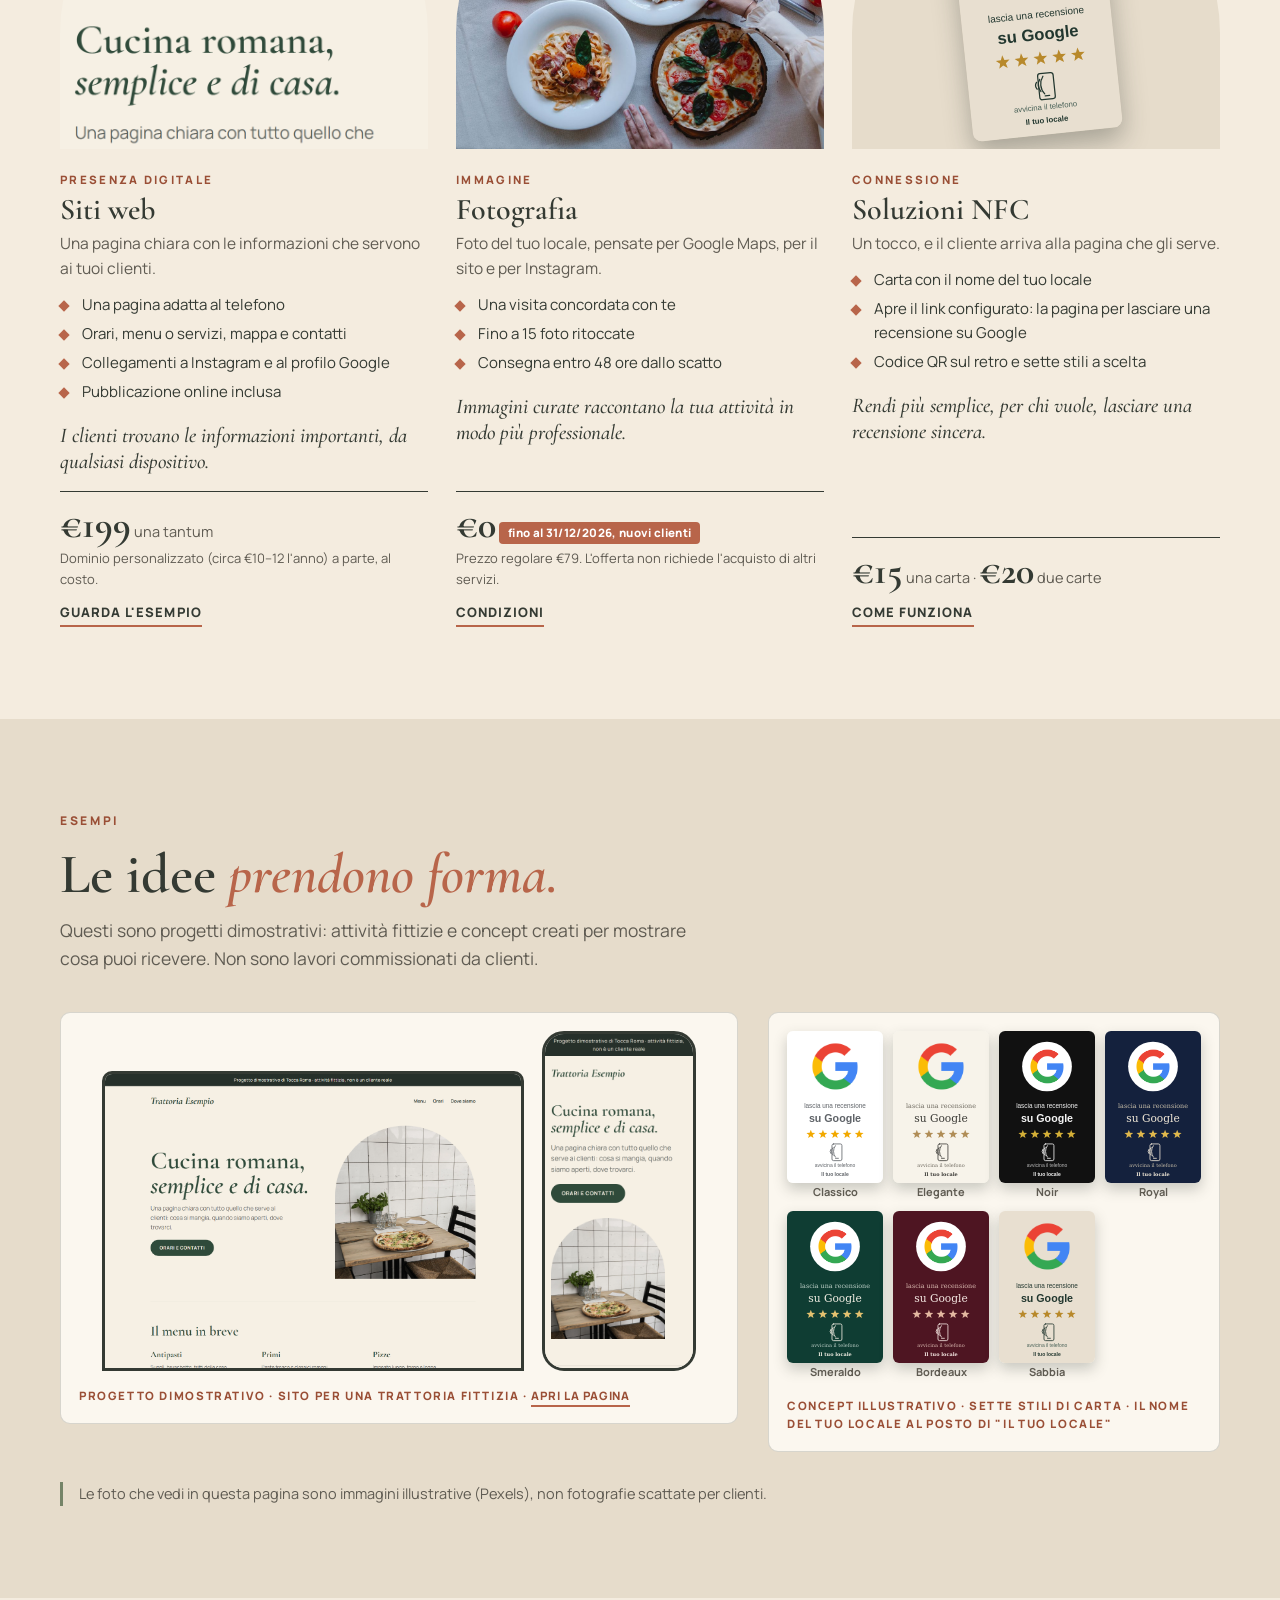
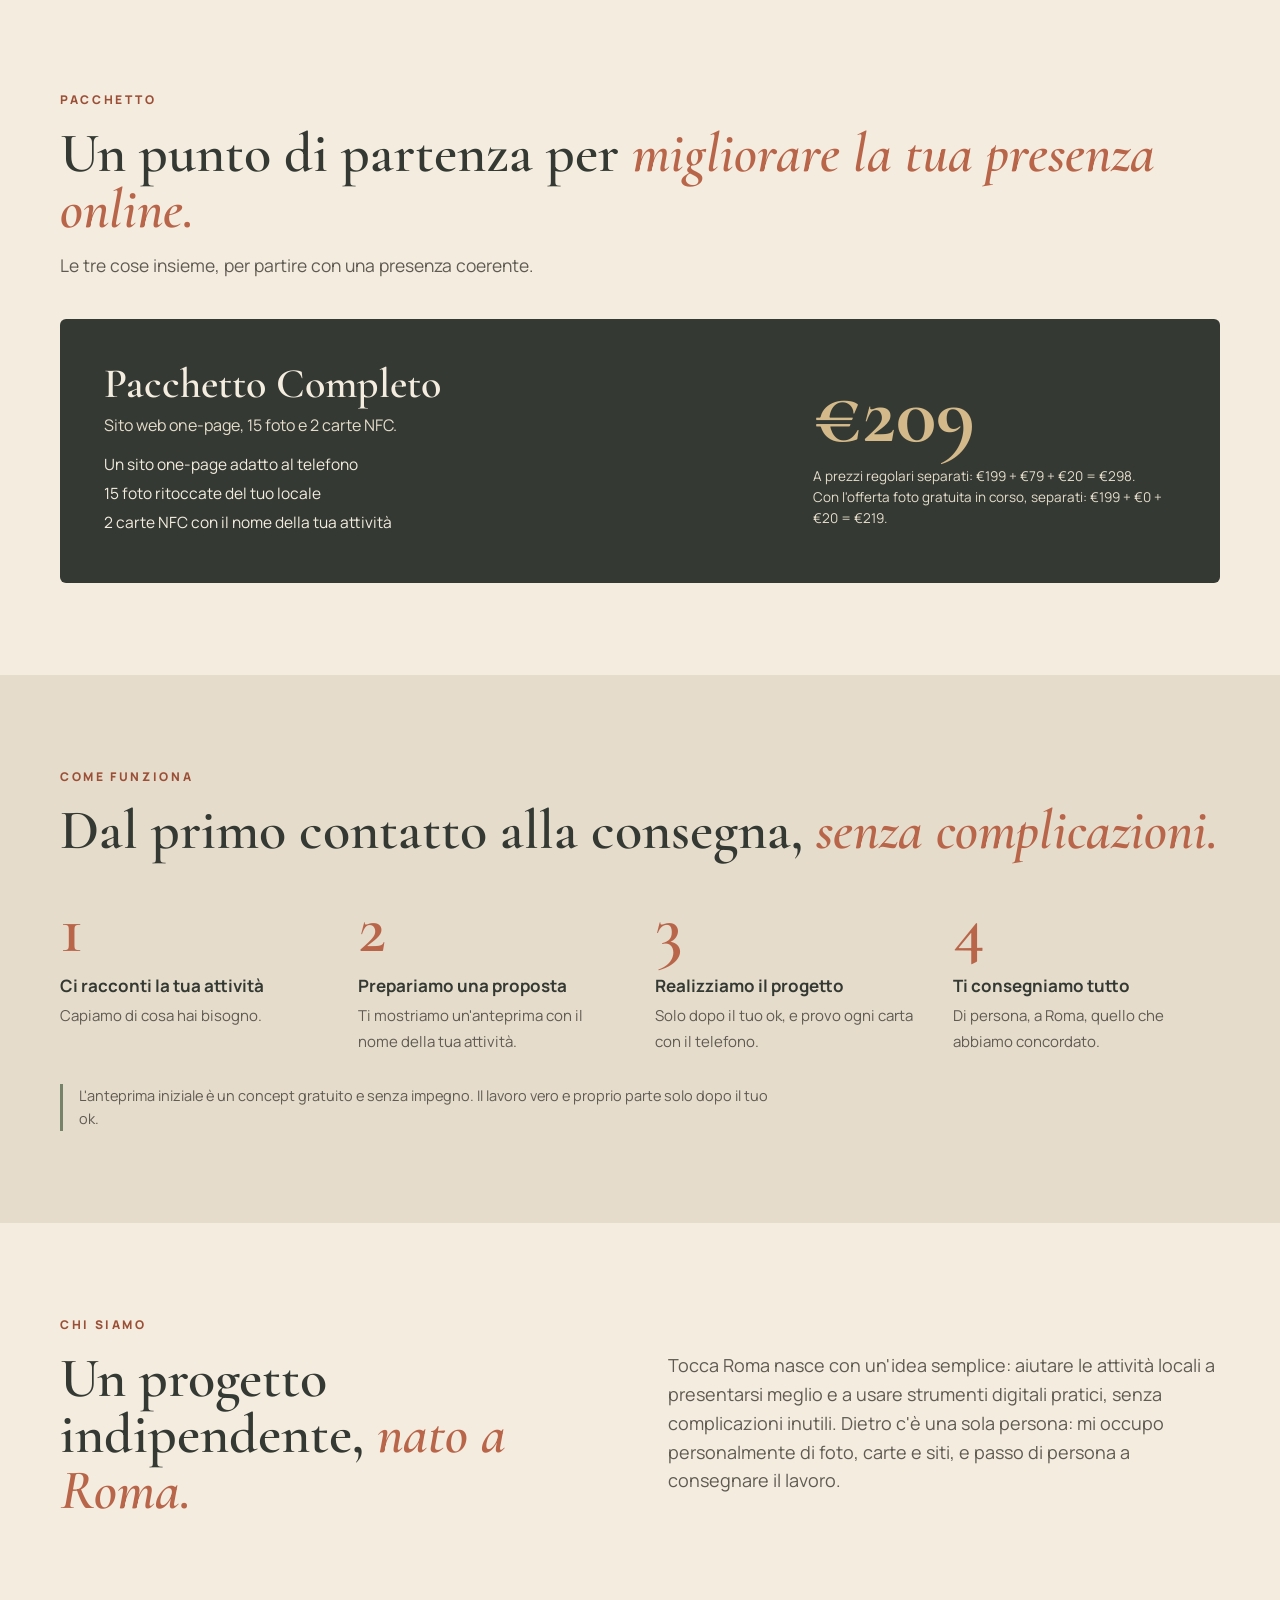
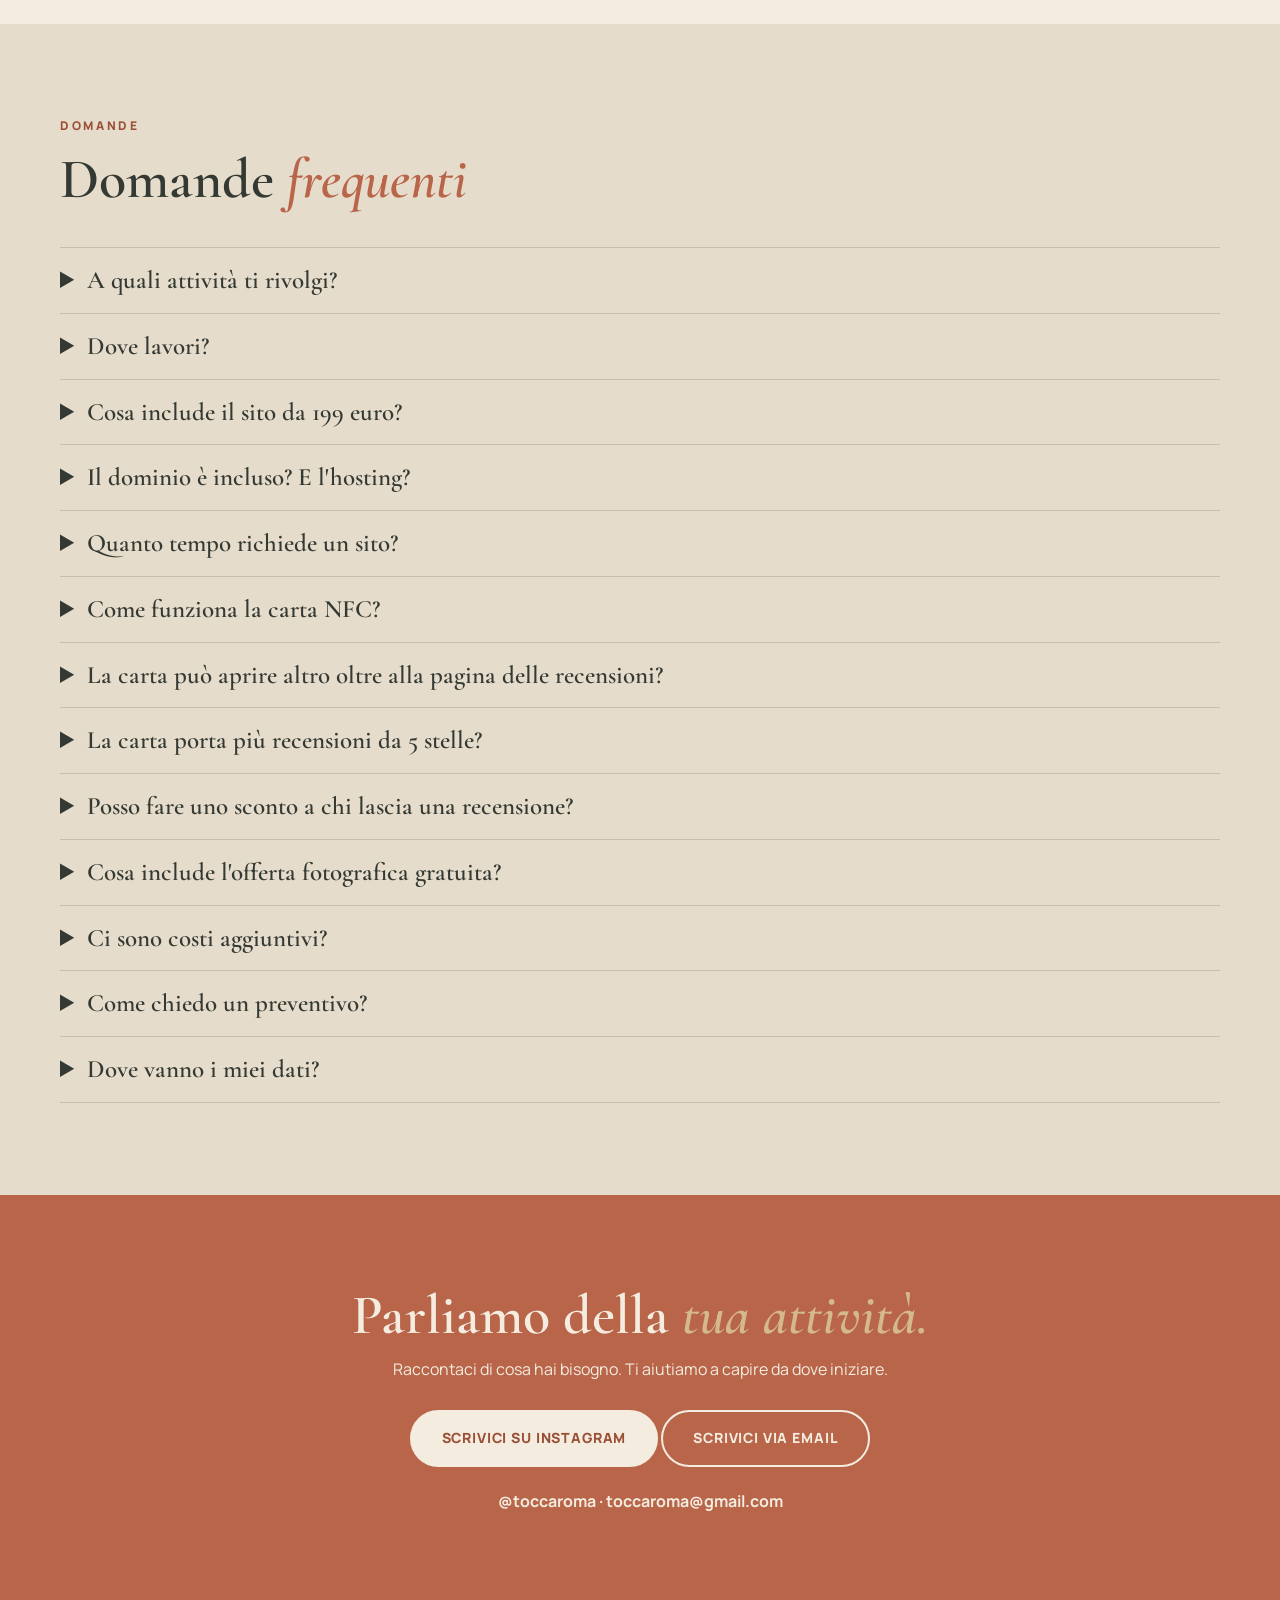
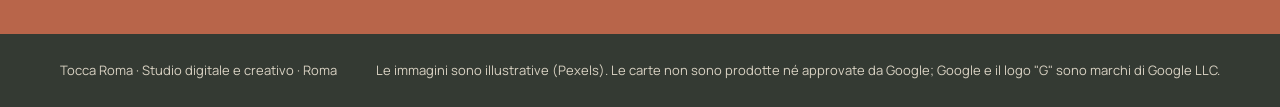
==== commit c4a9aa73: "Rebuild homepage per website strategy brief: studio positioning, three pillars, demo page, metadata" ====
--- a/index.html
+++ b/index.html
@@ -3,174 +3,249 @@
 <head>
 <meta charset="utf-8">
 <meta name="viewport" content="width=device-width, initial-scale=1">
-<title>Tocca Roma · Recensioni Google, foto e siti per attività di Roma</title>
-<meta name="description" content="Carte NFC per le recensioni Google, servizio fotografico e sito web per caffè, ristoranti e negozi di Roma. Servizio fotografico gratuito fino al 31 dicembre 2026 per i nuovi clienti.">
+<title>Tocca Roma · Studio digitale e creativo per le attività locali di Roma</title>
+<meta name="description" content="Siti web, fotografia e soluzioni NFC per bar, ristoranti, barbieri e negozi di Roma. Prezzi chiari e un primo passo semplice: parliamo della tua attività.">
+<link rel="canonical" href="https://toccaroma.github.io/">
+<meta property="og:type" content="website">
+<meta property="og:locale" content="it_IT">
+<meta property="og:site_name" content="Tocca Roma">
+<meta property="og:title" content="Tocca Roma · Studio digitale e creativo per le attività locali di Roma">
+<meta property="og:description" content="Siti web, fotografia e soluzioni NFC per le attività locali di Roma. Fatti trovare. Fatti conoscere. Lascia il segno.">
+<meta property="og:url" content="https://toccaroma.github.io/">
+<meta property="og:image" content="https://toccaroma.github.io/assets/og-image.png">
+<meta property="og:image:width" content="1200">
+<meta property="og:image:height" content="630">
+<meta property="og:image:alt" content="Tocca Roma, studio digitale e creativo a Roma">
+<meta name="twitter:card" content="summary_large_image">
 <meta name="theme-color" content="#B8654A">
 <link rel="icon" type="image/svg+xml" href="data:image/svg+xml,%3Csvg xmlns='http://www.w3.org/2000/svg' viewBox='0 0 228 250'%3E%3Cpath fill-rule='evenodd' fill='%23B8654A' d='M0 0H168A60 60 0 0 1 168 120H114L225 250H0Z M30 26H126V46H88V104H68V46H30Z'/%3E%3C/svg%3E">
 <link rel="stylesheet" href="assets/fonts/fonts.css">
 <style>
-:root{--cream:#F4ECDF;--lime:#E6DCCB;--terra:#B8654A;--terra-d:#9E5239;--sage:#758468;--ochre:#D4B98A;--graph:#343A33;--mut:#6B665C;--line:rgba(52,58,51,.18);
---serif:'Cormorant Garamond',Georgia,serif;--sans:Manrope,system-ui,-apple-system,"Segoe UI",Arial,sans-serif}
+:root{--cream:#F4ECDF;--lime:#E6DCCB;--terra:#B8654A;--terra-d:#9A4F36;--sage:#758468;--sage-d:#5B6A50;--ochre:#D4B98A;--graph:#343A33;--mut:#5F5B52;--line:rgba(52,58,51,.18);--card:#FBF7EF;
+--serif:'Cormorant Garamond',Georgia,serif;--sans:Manrope,system-ui,-apple-system,"Segoe UI",Roboto,Arial,sans-serif}
 *{box-sizing:border-box;margin:0;padding:0}
 [hidden]{display:none!important}
-html{scroll-behavior:smooth}
+html{scroll-behavior:smooth;scroll-padding-top:72px}
+@media(prefers-reduced-motion:reduce){html{scroll-behavior:auto}*{animation:none!important;transition:none!important}}
 body{background:var(--cream);color:var(--graph);font-family:var(--sans);line-height:1.6;-webkit-font-smoothing:antialiased}
 a{color:inherit;text-decoration:none}img{display:block;max-width:100%}
+:focus-visible{outline:3px solid var(--graph);outline-offset:3px;border-radius:4px}
+.skip{position:absolute;left:-999px;top:8px;background:var(--graph);color:var(--cream);padding:10px 16px;border-radius:6px;z-index:50}
+.skip:focus{left:8px}
 .wrap{width:min(1160px,92vw);margin:0 auto}
 h1,h2,h3{font-family:var(--serif);font-weight:600;line-height:1}
-h1{font-size:clamp(44px,6.2vw,84px);letter-spacing:-.01em}
-h2{font-size:clamp(34px,4.4vw,56px);margin-bottom:12px}
-h3{font-size:28px;margin-bottom:6px}
+h1{font-size:clamp(46px,6.2vw,88px);letter-spacing:-.015em;line-height:.98}
+h2{font-size:clamp(34px,4.4vw,56px);margin-bottom:14px}
+h3{font-size:30px;margin-bottom:6px}
 em{font-style:italic;color:var(--terra);font-weight:600}
-.eyebrow{font-size:12px;letter-spacing:.22em;text-transform:uppercase;font-weight:800;color:var(--terra);margin-bottom:16px;display:block}
-.btn{display:inline-block;background:var(--terra);color:var(--cream);padding:15px 30px;border-radius:999px;font-weight:800;font-size:14px;letter-spacing:.06em;text-transform:uppercase;border:2px solid var(--terra);transition:.15s}
+.eyebrow{font-size:12px;letter-spacing:.22em;text-transform:uppercase;font-weight:800;color:var(--terra-d);margin-bottom:16px;display:block}
+.btn{display:inline-block;background:var(--terra);color:#fff;padding:15px 30px;border-radius:999px;font-weight:800;font-size:14px;letter-spacing:.06em;text-transform:uppercase;border:2px solid var(--terra);transition:background .15s}
 .btn:hover{background:var(--terra-d);border-color:var(--terra-d)}
 .btn.o{background:transparent;color:var(--graph);border-color:var(--graph)}.btn.o:hover{background:var(--graph);color:var(--cream)}
+.link{font-weight:800;font-size:13px;letter-spacing:.08em;text-transform:uppercase;border-bottom:2px solid var(--terra);padding-bottom:2px}
 header{background:var(--cream);position:sticky;top:0;z-index:10;border-bottom:1px solid var(--line)}
-header .wrap{display:flex;justify-content:space-between;align-items:center;padding:14px 0}
-.logo{display:flex;align-items:center;gap:12px;font-family:var(--serif);font-style:italic;font-weight:700;font-size:26px}
+header .wrap{display:flex;justify-content:space-between;align-items:center;padding:12px 0}
+.logo{display:flex;align-items:center;gap:12px;font-family:var(--serif);font-style:italic;font-weight:700;font-size:27px;line-height:1}
 .logo svg{width:30px;height:33px}
-nav{display:flex;gap:28px;align-items:center;font-size:14px;font-weight:700}
-nav a:hover{color:var(--terra)}nav .btn{padding:10px 22px;font-size:12.5px}nav .btn:hover{color:var(--cream)}
-.hero{padding:56px 0 84px}
-.hero .wrap{display:grid;grid-template-columns:1.15fr .85fr;gap:60px;align-items:center}
+.logo small{display:none;font-family:var(--sans);font-style:normal;font-weight:700;font-size:10.5px;letter-spacing:.18em;text-transform:uppercase;color:var(--mut);margin-left:6px;border-left:1px solid var(--line);padding-left:12px}
+nav{display:flex;gap:26px;align-items:center;font-size:14px;font-weight:700}
+nav a:hover{color:var(--terra-d)}nav .btn{padding:10px 20px;font-size:12px}nav .btn:hover{color:#fff}
+.hero{padding:54px 0 90px}
+.hero .wrap{display:grid;grid-template-columns:1.1fr .9fr;gap:56px;align-items:center}
 .hero h1{margin:6px 0 24px}
-.hero .lead{font-size:18px;color:var(--mut);max-width:520px;margin-bottom:28px}
-.promo{display:inline-block;background:var(--terra);color:var(--cream);padding:11px 20px;border-radius:6px;font-weight:700;font-size:14.5px;margin-bottom:28px}
-.cta{display:flex;gap:12px;flex-wrap:wrap}
-.arch{border-radius:999px 999px 0 0;background-size:cover;background-position:center}
-.himg{height:560px;background-image:url(assets/photos/caffe-luce.jpg);background-position:30% center;position:relative}
-.himg i{position:absolute;left:-26px;bottom:42px;background:var(--cream);border-radius:6px;padding:12px 18px;font-style:normal;font-size:13.5px;font-weight:700;box-shadow:0 10px 28px rgba(52,58,51,.25)}
-.himg i b{display:block;color:var(--terra);font-family:var(--serif);font-size:22px}
+.hero .lead{font-size:19px;color:var(--mut);max-width:540px;margin-bottom:28px}
+.cta{display:flex;gap:14px;flex-wrap:wrap;margin-bottom:28px}
+.promo{display:inline-flex;gap:10px;align-items:center;background:var(--lime);border-left:4px solid var(--terra);padding:12px 18px;font-size:14.5px;font-weight:600;border-radius:4px}
+.promo a{text-decoration:underline;text-underline-offset:3px}
+.arches{display:grid;grid-template-columns:repeat(3,1fr);gap:14px;align-items:end}
+.arch{border-radius:999px 999px 0 0;background-size:cover;background-position:center;position:relative}
+.arches .a1{height:400px}.arches .a2{height:500px}.arches .a3{height:340px}
+.arches figcaption,.cap{font-size:11.5px;font-weight:800;letter-spacing:.14em;text-transform:uppercase;color:var(--terra-d);margin-top:10px;text-align:center}
 section{padding:92px 0}
-.sub{color:var(--mut);max-width:620px;margin-bottom:40px;font-size:17px}
-.grid3{display:grid;grid-template-columns:repeat(3,1fr);gap:26px}
-.card{display:flex;flex-direction:column}
-.card .ph{height:300px;margin-bottom:22px}
-.card p{color:var(--mut);margin-bottom:14px;font-size:15px}
-.card ul{list-style:none;margin:0 0 18px;font-size:14.5px}
-.card li{padding-left:20px;position:relative;margin-bottom:5px}
-.card li:before{content:"";position:absolute;left:0;top:9px;width:8px;height:8px;background:var(--terra);transform:rotate(45deg)}
-.price{margin-top:auto;border-top:1.5px solid var(--graph);padding-top:14px;font-size:14px;color:var(--mut)}
-.price b{font-family:var(--serif);font-size:42px;color:var(--graph);font-weight:700;line-height:1}
-.price .row{display:block;margin-bottom:2px}
-.price s{margin-left:6px}
-.tag{display:inline-block;background:var(--terra);color:var(--cream);border-radius:4px;padding:2px 9px;font-weight:800;font-size:11.5px;margin-left:6px;vertical-align:middle;letter-spacing:.03em}
+.sub{color:var(--mut);max-width:640px;margin-bottom:40px;font-size:17.5px}
+.band{background:var(--lime)}
+.grid3{display:grid;grid-template-columns:repeat(3,1fr);gap:28px}
+.pillar{display:flex;flex-direction:column}
+.pillar .arch{height:300px;margin-bottom:22px}
+.pillar .tag{font-size:11.5px;letter-spacing:.2em;font-weight:800;text-transform:uppercase;color:var(--terra-d);margin-bottom:6px}
+.pillar p{color:var(--mut);font-size:15.5px;margin-bottom:12px}
+.pillar ul{list-style:none;margin:0 0 14px;font-size:15px}
+.pillar li{padding-left:22px;position:relative;margin-bottom:5px}
+.pillar li:before{content:"";position:absolute;left:0;top:9px;width:8px;height:8px;background:var(--terra);transform:rotate(45deg)}
+.benefit{font-family:var(--serif);font-size:21px;line-height:1.25;font-style:italic;margin-bottom:16px}
+.price{margin-top:auto;border-top:1.5px solid var(--graph);padding-top:14px;font-size:14.5px;color:var(--mut)}
+.price b{font-family:var(--serif);font-size:38px;color:var(--graph);font-weight:700;line-height:1}
+.price .note{display:block;font-size:13px;margin-top:4px}
+.price .link{display:inline-block;margin-top:12px;color:var(--graph)}
+.chip{display:inline-block;background:var(--terra);color:#fff;border-radius:4px;padding:2px 9px;font-weight:800;font-size:11.5px;vertical-align:middle;letter-spacing:.03em}
 .offpromo{display:none}.promo-off .onpromo{display:none}.promo-off .offpromo{display:inline}
-.band{background:var(--lime)}
-.bun{background:var(--graph);color:var(--cream);padding:44px;display:grid;grid-template-columns:1.4fr .6fr;gap:30px;align-items:center}
-.bun h3{font-size:40px}.bun p{color:var(--lime)}
-.bun .price{border:0;text-align:right;color:var(--lime)}.bun .price b{font-size:66px;color:var(--ochre)}
-.steps{display:grid;grid-template-columns:repeat(3,1fr);gap:34px}
-.step .n{font-family:var(--serif);font-size:72px;color:var(--terra);line-height:1;font-weight:600}
-.step b{display:block;font-size:18px;margin:8px 0 4px}.step span{color:var(--mut);font-size:15px}
-.styles{display:grid;grid-template-columns:repeat(7,1fr);gap:14px}
-.styles figure{text-align:center;font-size:12.5px;color:var(--mut);font-weight:700}
-.styles img{border-radius:8px;box-shadow:0 8px 20px rgba(52,58,51,.25);margin-bottom:10px}
+.two{display:grid;grid-template-columns:1fr 1fr;gap:56px;align-items:center}
+.demo-grid{display:grid;grid-template-columns:1.2fr .8fr;gap:30px;align-items:start}
+.shot{background:var(--card);border:1px solid var(--line);border-radius:10px;padding:18px}
+.devices{display:flex;gap:18px;align-items:flex-end;justify-content:center}
+.devices .d{overflow:hidden;border:3px solid var(--graph);background:#fff}
+.devices .desk{width:66%;height:300px;border-radius:10px 10px 0 0}
+.devices .mob{width:24%;height:340px;border-radius:22px}
+.devices img{width:100%}
+.styles{display:grid;grid-template-columns:repeat(4,1fr);gap:10px}
+.styles img{border-radius:6px;box-shadow:0 6px 14px rgba(52,58,51,.25)}
+.styles figure{font-size:11px;font-weight:700;color:var(--mut);text-align:center}
+.pk{background:var(--graph);color:var(--cream);padding:44px;display:grid;grid-template-columns:1.3fr .7fr;gap:36px;align-items:center;border-radius:6px}
+.pk h3{font-size:42px}.pk p{color:var(--lime);margin-top:8px}
+.pk ul{list-style:none;margin-top:14px;color:var(--cream);font-size:15.5px}
+.pk li{margin-bottom:4px}
+.pk .big{font-family:var(--serif);font-size:84px;font-weight:700;color:var(--ochre);line-height:1}
+.pk .math{font-size:13.5px;color:var(--lime);margin-top:10px;line-height:1.55}
+.steps{display:grid;grid-template-columns:repeat(4,1fr);gap:30px;list-style:none}
+.steps .n{font-family:var(--serif);font-size:70px;color:var(--terra);line-height:1;font-weight:600}
+.steps b{display:block;font-size:17px;margin:8px 0 4px}.steps span{color:var(--mut);font-size:15px}
+.fine{margin-top:30px;color:var(--mut);font-size:14.5px;max-width:720px;border-left:3px solid var(--sage);padding-left:16px}
 .faq details{border-top:1px solid var(--line);padding:18px 0}
 .faq details:last-child{border-bottom:1px solid var(--line)}
-.faq summary{cursor:pointer;font-family:var(--serif);font-weight:600;font-size:24px}
-.faq p{color:var(--mut);margin-top:8px;max-width:760px}
+.faq summary{cursor:pointer;font-family:var(--serif);font-weight:600;font-size:25px;line-height:1.15}
+.faq p{color:var(--mut);margin-top:10px;max-width:780px}
 .contact{background:var(--terra);color:var(--cream);text-align:center}
-.contact h2{color:var(--cream)}.contact p{max-width:560px;margin:10px auto 28px;opacity:.92}
-.contact .btn{background:var(--cream);color:var(--terra);border-color:var(--cream)}.contact .btn:hover{background:var(--lime)}
-.contact .btn.o{background:transparent;color:var(--cream);border-color:var(--cream)}.contact .btn.o:hover{background:var(--cream);color:var(--terra)}
-footer{background:var(--graph);color:var(--lime);font-size:13px;padding:24px 0}
-footer .wrap{display:flex;justify-content:space-between;gap:20px;flex-wrap:wrap}
-@media(max-width:860px){nav a:not(.btn){display:none}.hero .wrap,.grid3,.steps,.bun{grid-template-columns:1fr}.himg{height:380px;max-width:340px}.himg i{left:12px}.styles{grid-template-columns:repeat(4,1fr)}.bun .price{text-align:left}.hero{padding-top:30px}section{padding:64px 0}}
+.contact h2{color:var(--cream)}.contact p{max-width:560px;margin:10px auto 28px}
+.contact .btn{background:var(--cream);color:var(--terra-d);border-color:var(--cream)}.contact .btn:hover{background:var(--lime)}
+.contact .btn.o{background:transparent;color:var(--cream);border-color:var(--cream)}.contact .btn.o:hover{background:var(--cream);color:var(--terra-d)}
+.contact .btn:focus-visible{outline-color:var(--cream)}
+footer{background:var(--graph);color:#D9D2C3;font-size:13px;padding:26px 0}
+footer .wrap{display:flex;justify-content:space-between;gap:18px;flex-wrap:wrap}
+@media(min-width:1000px){.logo small{display:inline-block}}
+@media(max-width:900px){nav a:not(.btn){display:none}.hero .wrap,.grid3,.two,.demo-grid,.pk,.steps{grid-template-columns:1fr}.arches{max-width:420px}.arches .a1{height:260px}.arches .a2{height:330px}.arches .a3{height:230px}.hero{padding-top:30px}section{padding:64px 0}.steps{gap:22px}}
 </style>
 </head>
 <body>
+<a class="skip" href="#contenuto">Vai al contenuto</a>
 <header><div class="wrap">
-  <a class="logo" href="#top" aria-label="Tocca Roma">
-    <svg viewBox="0 0 228 250" aria-hidden="true"><path fill-rule="evenodd" fill="#B8654A" d="M0 0H168A60 60 0 0 1 168 120H114L225 250H0Z M30 26H126V46H88V104H68V46H30Z"/></svg>Tocca Roma</a>
-  <nav><a href="#servizi">Servizi</a><a href="#pacchetto">Pacchetto</a><a href="#come">Come funziona</a><a href="#stili">Stili</a><a href="#domande">Domande</a><a class="btn" href="#contatti">Scrivici</a></nav>
+  <a class="logo" href="#top" aria-label="Tocca Roma, torna in cima">
+    <svg viewBox="0 0 228 250" aria-hidden="true" focusable="false"><path fill-rule="evenodd" fill="#B8654A" d="M0 0H168A60 60 0 0 1 168 120H114L225 250H0Z M30 26H126V46H88V104H68V46H30Z"/></svg>Tocca Roma<small>Studio digitale e creativo · Roma</small></a>
+  <nav aria-label="Principale"><a href="#servizi">Servizi</a><a href="#esempi">Esempi</a><a href="#pacchetto">Pacchetto</a><a href="#come">Come funziona</a><a href="#domande">Domande</a><a class="btn" href="#contatti">Parliamo</a></nav>
 </div></header>
 
+<main id="contenuto">
 <div class="hero" id="top"><div class="wrap">
   <div>
-    <span class="eyebrow">Studio creativo · Roma</span>
-    <h1>Più recensioni su Google. <em>Foto e sito che fanno entrare.</em></h1>
-    <p class="lead">Una carta NFC per le recensioni, foto curate per Google Maps e Instagram e un sito semplice per la tua attività. Prezzi chiari, tutto a Roma.</p>
-    <div class="promo onpromo">Servizio fotografico gratuito fino al 31 dicembre 2026 per i nuovi clienti</div>
-    <div class="cta"><a class="btn" href="#contatti">Richiedi un'anteprima gratuita</a><a class="btn o" href="#servizi">Vedi i prezzi</a></div>
-  </div>
-  <div class="arch himg" role="img" aria-label="Angolo di un locale con luce del pomeriggio (immagine illustrativa)"><i><b>15 foto in 48 ore</b>per Google Maps e Instagram</i></div>
+    <span class="eyebrow">Studio digitale e creativo · Roma</span>
+    <h1><span style="display:block">Fatti trovare.</span><span style="display:block">Fatti conoscere.</span><em style="display:block">Lascia il segno.</em></h1>
+    <p class="lead">Fotografia, siti web e soluzioni digitali per aiutare le attività locali di Roma a presentarsi al meglio.</p>
+    <div class="cta"><a class="btn" href="#contatti">Parliamo della tua attività</a><a class="btn o" href="#servizi">Scopri i servizi</a></div>
+    <p class="promo onpromo">Servizio fotografico gratuito fino al 31 dicembre 2026 per i nuovi clienti. <a href="#domande">Condizioni</a></p>
+  </div>
+  <figure class="arches" aria-label="Tre esempi: sito web, fotografia, carta NFC">
+    <div><div class="arch a1" role="img" aria-label="Pagina di un sito dimostrativo per un ristorante" style="background-image:url(assets/demo/trattoria-mobile.png);background-position:top"></div></div>
+    <div><div class="arch a2" role="img" aria-label="Angolo di un locale con luce del pomeriggio (foto illustrativa)" style="background-image:url(assets/photos/caffe-luce.jpg);background-position:35% center"></div></div>
+    <div><div class="arch a3" role="img" aria-label="Carta NFC con il nome di un locale (concept)" style="background:#E6DCCB;overflow:hidden"><img src="assets/cards/noir_front.svg" alt="" style="position:absolute;left:50%;top:70px;width:118px;transform:translateX(-50%) rotate(-6deg);border-radius:8px;box-shadow:0 10px 22px rgba(52,58,51,.35)"></div></div>
+    <figcaption>Sito</figcaption><figcaption>Foto</figcaption><figcaption>Carta NFC</figcaption>
+  </figure>
 </div></div>
 
-<section id="servizi"><div class="wrap">
-  <span class="eyebrow">Servizi</span><h2>Tre servizi, <em>prezzi semplici</em></h2>
-  <p class="sub">Puoi scegliere un solo servizio o combinarli. L'anteprima e il preventivo sono senza impegno.</p>
+<section class="band" aria-labelledby="h-intro"><div class="wrap two">
+  <div><span class="eyebrow">Il punto di partenza</span><h2 id="h-intro">La tua attività merita una <em>presenza online all'altezza.</em></h2></div>
+  <p style="font-size:18px;color:var(--mut)">Oggi i clienti ti incontrano in tanti posti: nei risultati di ricerca, su Google Maps, sui social, davanti alla tua vetrina. Foto curate, informazioni chiare e un modo semplice per contattarti rendono la tua attività più riconoscibile e coerente ovunque ti trovino.</p>
+</div></section>
+
+<section id="servizi" aria-labelledby="h-servizi"><div class="wrap">
+  <span class="eyebrow">Servizi</span><h2 id="h-servizi">Tre modi per <em>valorizzare la tua attività.</em></h2>
+  <p class="sub">Puoi scegliere un solo servizio o combinarli. L'anteprima iniziale è un concept gratuito e senza impegno.</p>
   <div class="grid3">
-    <div class="card"><div class="arch ph" style="background-image:url(assets/photos/caffe-luce.jpg);background-position:70% center"></div>
-      <h3>Carta NFC per le recensioni</h3><p>Il cliente avvicina il telefono e si apre la pagina per scrivere una recensione su Google.</p>
-      <ul><li>Il nome del tuo locale sulla carta</li><li>Codice QR sul retro</li><li>iPhone e Android, nessuna app</li></ul>
-      <div class="price"><span class="row"><b>€15</b> 1 carta</span><span class="row"><b>€20</b> 2 carte</span></div></div>
-    <div class="card"><div class="arch ph" style="background-image:url(assets/photos/piatti-italiani.jpg)"></div>
-      <h3>Servizio fotografico</h3><p>15 foto della tua attività, pronte per Google Maps e Instagram.</p>
+    <article class="pillar">
+      <div class="arch" role="img" aria-label="Sito dimostrativo per un ristorante su telefono" style="background-image:url(assets/demo/trattoria-mobile.png);background-position:top"></div>
+      <div class="tag">Presenza digitale</div><h3>Siti web</h3>
+      <p>Una pagina chiara con le informazioni che servono ai tuoi clienti.</p>
+      <ul><li>Una pagina adatta al telefono</li><li>Orari, menu o servizi, mappa e contatti</li><li>Collegamenti a Instagram e al profilo Google</li><li>Pubblicazione online inclusa</li></ul>
+      <div class="benefit">I clienti trovano le informazioni importanti, da qualsiasi dispositivo.</div>
+      <div class="price"><b>€199</b> una tantum<span class="note">Dominio personalizzato (circa €10–12 l'anno) a parte, al costo.</span><a class="link" href="#esempi">Guarda l'esempio</a></div>
+    </article>
+    <article class="pillar">
+      <div class="arch" role="img" aria-label="Piatti italiani visti dall'alto (foto illustrativa)" style="background-image:url(assets/photos/piatti-italiani.jpg)"></div>
+      <div class="tag">Immagine</div><h3>Fotografia</h3>
+      <p>Foto del tuo locale, pensate per Google Maps, per il sito e per Instagram.</p>
       <ul><li>Una visita concordata con te</li><li>Fino a 15 foto ritoccate</li><li>Consegna entro 48 ore dallo scatto</li></ul>
-      <div class="price"><span class="onpromo"><b>€0</b> <s>€79</s><span class="tag">fino al 31/12/2026, nuovi clienti</span></span><span class="offpromo"><b>€79</b></span></div></div>
-    <div class="card"><div class="arch ph" style="background-image:url(assets/photos/cappuccino.jpg)"></div>
-      <h3>Sito web per la tua attività</h3><p>Una pagina chiara con orari, menu, mappa e contatti.</p>
-      <ul><li>Una pagina adatta al telefono</li><li>Orari, menu o servizi, mappa e contatti</li><li>Collegamenti a Instagram e al profilo Google</li><li>Pubblicazione online inclusa</li></ul>
-      <div class="price"><b>€199</b> una tantum<br><span style="font-size:12.5px">Il dominio (circa €10–12 l'anno) è a parte, al costo.</span></div></div>
-  </div>
-</div></section>
-
-<section class="band" id="pacchetto"><div class="wrap">
-  <span class="eyebrow">Pacchetto</span><h2>Tutto insieme <em>costa meno</em></h2><p class="sub">Un'unica soluzione per presentarsi bene online e raccogliere recensioni.</p>
-  <div class="bun"><div><h3>Pacchetto Completo</h3><p>2 carte NFC + servizio fotografico (15 foto) + sito web one-page.</p></div>
-  <div class="price"><b>€209</b><br><s>€298 a prezzi regolari</s></div></div>
-</div></section>
-
-<section id="come"><div class="wrap">
-  <span class="eyebrow">Come funziona</span><h2>Tre passi, <em>nessuna complicazione</em></h2><p class="sub">Si parte sempre da un'anteprima gratuita.</p>
-  <div class="steps">
-    <div class="step"><div class="n">1</div><b>Mi scrivi</b><span>Mi dici che attività hai. Ti mostro un'anteprima con il nome del tuo locale, senza impegno.</span></div>
-    <div class="step"><div class="n">2</div><b>Prepariamo tutto</b><span>Dopo il tuo ok preparo carte, foto o sito. Provo ogni carta con il telefono prima di consegnarla.</span></div>
-    <div class="step"><div class="n">3</div><b>Consegna a mano</b><span>Passo di persona a Roma. Le carte vanno sul bancone o alla cassa e il lavoro è pronto.</span></div>
-  </div>
-</div></section>
-
-<section class="band" id="stili"><div class="wrap">
-  <span class="eyebrow">Stili della carta</span><h2>Scegli lo stile <em>del tuo locale</em></h2><p class="sub">Sette stili, tutti con il nome della tua attività e il codice QR sul retro.</p>
-  <div class="styles">
-    <figure><img src="assets/cards/classico_front.svg" alt="Classico">Classico</figure>
-    <figure><img src="assets/cards/elegante_front.svg" alt="Elegante">Elegante</figure>
-    <figure><img src="assets/cards/noir_front.svg" alt="Noir">Noir</figure>
-    <figure><img src="assets/cards/royal_front.svg" alt="Royal">Royal</figure>
-    <figure><img src="assets/cards/smeraldo_front.svg" alt="Smeraldo">Smeraldo</figure>
-    <figure><img src="assets/cards/bordeaux_front.svg" alt="Bordeaux">Bordeaux</figure>
-    <figure><img src="assets/cards/sabbia_front.svg" alt="Sabbia">Sabbia</figure>
-  </div>
-</div></section>
-
-<section id="domande"><div class="wrap faq">
-  <span class="eyebrow">Domande</span><h2>Domande <em>frequenti</em></h2><p class="sub"></p>
-  <details><summary>Il cliente deve installare qualcosa?</summary><p>No. Basta avvicinare il telefono alla carta, oppure inquadrare il codice QR con la fotocamera.</p></details>
-  <details><summary>Funziona con tutti i telefoni?</summary><p>Funziona con gli iPhone recenti e con quasi tutti gli Android, se l'NFC è attivo. Per gli altri telefoni c'è il codice QR sulla carta.</p></details>
-  <details><summary>La carta porta più recensioni da 5 stelle?</summary><p>No, e nessuno può prometterlo. La carta rende più facile lasciare una recensione sincera. La valutazione dipende dall'esperienza dei tuoi clienti.</p></details>
+      <div class="benefit">Immagini curate raccontano la tua attività in modo più professionale.</div>
+      <div class="price"><span class="onpromo"><b>€0</b> <span class="chip">fino al 31/12/2026, nuovi clienti</span><span class="note">Prezzo regolare €79. L'offerta non richiede l'acquisto di altri servizi.</span></span><span class="offpromo"><b>€79</b> per 15 foto</span><a class="link" href="#domande">Condizioni</a></div>
+    </article>
+    <article class="pillar">
+      <div class="arch" role="img" aria-label="Carta NFC con il nome di un locale (concept)" style="background:#E6DCCB;overflow:hidden"><img src="assets/cards/sabbia_front.svg" alt="" style="position:absolute;left:50%;top:48px;width:150px;transform:translateX(-50%) rotate(-6deg);border-radius:9px;box-shadow:0 12px 26px rgba(52,58,51,.35)"></div>
+      <div class="tag">Connessione</div><h3>Soluzioni NFC</h3>
+      <p>Un tocco, e il cliente arriva alla pagina che gli serve.</p>
+      <ul><li>Carta con il nome del tuo locale</li><li>Apre il link configurato: la pagina per lasciare una recensione su Google</li><li>Codice QR sul retro e sette stili a scelta</li></ul>
+      <div class="benefit">Rendi più semplice, per chi vuole, lasciare una recensione sincera.</div>
+      <div class="price"><b>€15</b> una carta · <b>€20</b> due carte<a class="link" href="#domande" style="display:block;width:fit-content">Come funziona</a></div>
+    </article>
+  </div>
+</div></section>
+
+<section class="band" id="esempi" aria-labelledby="h-esempi"><div class="wrap">
+  <span class="eyebrow">Esempi</span><h2 id="h-esempi">Le idee <em>prendono forma.</em></h2>
+  <p class="sub">Questi sono progetti dimostrativi: attività fittizie e concept creati per mostrare cosa puoi ricevere. Non sono lavori commissionati da clienti.</p>
+  <div class="demo-grid">
+    <div class="shot">
+      <div class="devices"><div class="d desk"><img src="assets/demo/trattoria-desktop.png" alt="Sito dimostrativo di un ristorante, versione desktop"></div><div class="d mob"><img src="assets/demo/trattoria-mobile.png" alt="Sito dimostrativo di un ristorante, versione telefono"></div></div>
+      <p class="cap" style="text-align:left;margin-top:16px">Progetto dimostrativo · sito per una trattoria fittizia · <a class="link" href="demo/trattoria-esempio.html" style="font-size:11.5px">Apri la pagina</a></p>
+    </div>
+    <div class="shot">
+      <div class="styles"><figure><img src="assets/cards/classico_front.svg" alt="Stile Classico">Classico</figure><figure><img src="assets/cards/elegante_front.svg" alt="Stile Elegante">Elegante</figure><figure><img src="assets/cards/noir_front.svg" alt="Stile Noir">Noir</figure><figure><img src="assets/cards/royal_front.svg" alt="Stile Royal">Royal</figure><figure><img src="assets/cards/smeraldo_front.svg" alt="Stile Smeraldo">Smeraldo</figure><figure><img src="assets/cards/bordeaux_front.svg" alt="Stile Bordeaux">Bordeaux</figure><figure><img src="assets/cards/sabbia_front.svg" alt="Stile Sabbia">Sabbia</figure></div>
+      <p class="cap" style="text-align:left;margin-top:16px">Concept illustrativo · sette stili di carta · il nome del tuo locale al posto di "Il tuo locale"</p>
+    </div>
+  </div>
+  <p class="fine">Le foto che vedi in questa pagina sono immagini illustrative (Pexels), non fotografie scattate per clienti.</p>
+</div></section>
+
+<section id="pacchetto" aria-labelledby="h-pacchetto"><div class="wrap">
+  <span class="eyebrow">Pacchetto</span><h2 id="h-pacchetto">Un punto di partenza per <em>migliorare la tua presenza online.</em></h2>
+  <p class="sub">Le tre cose insieme, per partire con una presenza coerente.</p>
+  <div class="pk">
+    <div><h3>Pacchetto Completo</h3><p>Sito web one-page, 15 foto e 2 carte NFC.</p>
+      <ul><li>Un sito one-page adatto al telefono</li><li>15 foto ritoccate del tuo locale</li><li>2 carte NFC con il nome della tua attività</li></ul></div>
+    <div><div class="big">€209</div>
+      <p class="math">A prezzi regolari separati: €199 + €79 + €20 = €298.<br>Con l'offerta foto gratuita in corso, separati: €199 + €0 + €20 = €219.</p></div>
+  </div>
+</div></section>
+
+<section class="band" id="come" aria-labelledby="h-come"><div class="wrap">
+  <span class="eyebrow">Come funziona</span><h2 id="h-come">Dal primo contatto alla consegna, <em>senza complicazioni.</em></h2>
+  <ol class="steps" style="margin-top:36px">
+    <li><div class="n" aria-hidden="true">1</div><b>Ci racconti la tua attività</b><span>Capiamo di cosa hai bisogno.</span></li>
+    <li><div class="n" aria-hidden="true">2</div><b>Prepariamo una proposta</b><span>Ti mostriamo un'anteprima con il nome della tua attività.</span></li>
+    <li><div class="n" aria-hidden="true">3</div><b>Realizziamo il progetto</b><span>Solo dopo il tuo ok, e provo ogni carta con il telefono.</span></li>
+    <li><div class="n" aria-hidden="true">4</div><b>Ti consegniamo tutto</b><span>Di persona, a Roma, quello che abbiamo concordato.</span></li>
+  </ol>
+  <p class="fine">L'anteprima iniziale è un concept gratuito e senza impegno. Il lavoro vero e proprio parte solo dopo il tuo ok.</p>
+</div></section>
+
+<section id="chi" aria-labelledby="h-chi"><div class="wrap two">
+  <div><span class="eyebrow">Chi siamo</span><h2 id="h-chi">Un progetto indipendente, <em>nato a Roma.</em></h2></div>
+  <p style="font-size:18px;color:var(--mut)">Tocca Roma nasce con un'idea semplice: aiutare le attività locali a presentarsi meglio e a usare strumenti digitali pratici, senza complicazioni inutili. Dietro c'è una sola persona: mi occupo personalmente di foto, carte e siti, e passo di persona a consegnare il lavoro.</p>
+</div></section>
+
+<section class="band" id="domande" aria-labelledby="h-faq"><div class="wrap faq">
+  <span class="eyebrow">Domande</span><h2 id="h-faq">Domande <em>frequenti</em></h2><p class="sub"></p>
+  <details><summary>A quali attività ti rivolgi?</summary><p>Ristoranti, trattorie e caffè, bar, barbieri e parrucchieri, centri estetici, negozi indipendenti e piccoli professionisti di Roma.</p></details>
+  <details><summary>Dove lavori?</summary><p>A Roma. Passo di persona per le foto e per la consegna. Se sei fuori città, scrivici e valutiamo.</p></details>
+  <details><summary>Cosa include il sito da 199 euro?</summary><p>Una pagina in italiano, adatta al telefono, con orari, menu o servizi, mappa, contatti e collegamenti ai tuoi profili, pubblicata online. Non include: dominio personalizzato, pagine aggiuntive, testi molto lunghi, manutenzione e modifiche successive. Se ti servono, ti preparo un preventivo a parte.</p></details>
+  <details><summary>Il dominio è incluso? E l'hosting?</summary><p>Il dominio personalizzato (per esempio nomedellocale.it) non è incluso: costa circa 10–12 euro l'anno e lo pago al costo, senza ricarichi. La pubblicazione online è inclusa; i dettagli su hosting e dominio li concordiamo prima di iniziare.</p></details>
+  <details><summary>Quanto tempo richiede un sito?</summary><p>Dipende da quanto materiale hai già (testi, foto, logo). Prima di iniziare ti do una stima chiara.</p></details>
+  <details><summary>Come funziona la carta NFC?</summary><p>La carta contiene un piccolo chip, senza batteria. Il cliente avvicina il telefono e si apre la pagina configurata; se l'NFC è spento, può inquadrare il codice QR sul retro. Nessuna app da installare. Funziona con gli iPhone recenti e con quasi tutti gli Android.</p></details>
+  <details><summary>La carta può aprire altro oltre alla pagina delle recensioni?</summary><p>Tecnicamente sì: può aprire anche il tuo sito, il menu o una pagina di contatti. La carta standard apre la pagina per lasciare una recensione su Google; per un altro collegamento scrivici e lo concordiamo.</p></details>
+  <details><summary>La carta porta più recensioni da 5 stelle?</summary><p>No, e nessuno può prometterlo. La carta rende più facile lasciare una recensione sincera a chi vuole farlo. La valutazione dipende dall'esperienza dei tuoi clienti.</p></details>
   <details><summary>Posso fare uno sconto a chi lascia una recensione?</summary><p>No. Le regole di Google non lo permettono. Ti consiglio di offrire la carta a tutti i clienti allo stesso modo, senza scegliere solo quelli più soddisfatti.</p></details>
-  <details><summary>Come funziona il servizio fotografico gratuito?</summary><p>Fino al 31 dicembre 2026 i nuovi clienti ricevono il servizio senza pagare: una visita concordata con te, fino a 15 foto ritoccate, consegnate entro 48 ore dallo scatto. Altre sedi, sedute aggiuntive o modifiche extra si concordano a parte.</p></details>
-  <details><summary>Cosa include il sito da 199 euro?</summary><p>Una pagina in italiano, adatta al telefono, con orari, menu o servizi, mappa, contatti e collegamenti ai tuoi profili, pubblicata online. Non include: dominio personalizzato, pagine aggiuntive, testi molto lunghi, manutenzione e modifiche successive. Se ti servono, ti preparo un preventivo a parte.</p></details>
-  <details><summary>Il dominio del sito è incluso?</summary><p>Il sito è pubblicato per te. Un dominio personalizzato (per esempio nomedellocale.it) costa circa 10–12 euro l'anno e lo pago al costo, senza ricarichi.</p></details>
+  <details><summary>Cosa include l'offerta fotografica gratuita?</summary><p>Fino al 31 dicembre 2026 i nuovi clienti ricevono, senza pagare, una visita concordata con te, fino a 15 foto ritoccate, consegnate entro 48 ore dallo scatto. Non serve acquistare altri servizi. Altre sedi, sedute aggiuntive o foto in più si concordano a parte.</p></details>
+  <details><summary>Ci sono costi aggiuntivi?</summary><p>Solo quelli che concordiamo prima: dominio personalizzato, pagine aggiuntive, testi molto lunghi, manutenzione, modifiche successive al sito, altre sedute fotografiche. Nessun costo viene aggiunto senza che tu lo sappia.</p></details>
+  <details><summary>Come chiedo un preventivo?</summary><p>Scrivici su Instagram o via email, raccontando che attività hai e cosa ti serve: ti rispondiamo con una proposta chiara.</p></details>
   <details><summary>Dove vanno i miei dati?</summary><p>Questo sito non usa cookie né strumenti di tracciamento. Se mi scrivi, uso il tuo messaggio solo per risponderti.</p></details>
 </div></section>
 
-<section id="chi"><div class="wrap">
-  <span class="eyebrow">Chi siamo</span><h2>Un progetto indipendente, <em>nato a Roma</em></h2>
-  <p class="sub" style="margin-bottom:0">Dietro Tocca Roma c'è una sola persona. Mi occupo personalmente di foto, carte e siti, e passo di persona a consegnare il lavoro. Se qualcosa non ti è chiaro, scrivimi: rispondo io.</p>
-</div></section>
-
-<section class="contact" id="contatti"><div class="wrap">
-  <h2>Vuoi vedere <em style="color:var(--ochre)">un'anteprima?</em></h2>
-  <p>Scrivici: ti prepariamo senza impegno un esempio con il nome della tua attività.</p>
-  <a class="btn" href="https://ig.me/m/toccaroma" target="_blank" rel="noopener">Scrivici su Instagram</a>
-  <a class="btn o" href="mailto:toccaroma@gmail.com?subject=Anteprima%20gratuita">Scrivici via email</a>
+<section class="contact" id="contatti" aria-labelledby="h-contatti"><div class="wrap">
+  <h2 id="h-contatti">Parliamo della <em style="color:var(--ochre)">tua attività.</em></h2>
+  <p>Raccontaci di cosa hai bisogno. Ti aiutiamo a capire da dove iniziare.</p>
+  <a class="btn" href="https://ig.me/m/toccaroma" target="_blank" rel="noopener">Scrivici su Instagram<span style="position:absolute;left:-999px"> (si apre in una nuova scheda)</span></a>
+  <a class="btn o" href="mailto:toccaroma@gmail.com?subject=Parliamo%20della%20mia%20attivit%C3%A0">Scrivici via email</a>
   <p style="margin-top:22px;font-weight:700">@toccaroma · toccaroma@gmail.com</p>
 </div></section>
-
-<footer><div class="wrap"><span>Tocca Roma · Roma</span><span>Le immagini del sito sono illustrative (Pexels). Le carte non sono prodotte né approvate da Google; Google e il logo "G" sono marchi di Google LLC.</span></div></footer>
+</main>
+
+<footer><div class="wrap"><span>Tocca Roma · Studio digitale e creativo · Roma</span><span>Le immagini sono illustrative (Pexels). Le carte non sono prodotte né approvate da Google; Google e il logo "G" sono marchi di Google LLC.</span></div></footer>
 
 <script>
 (function(){
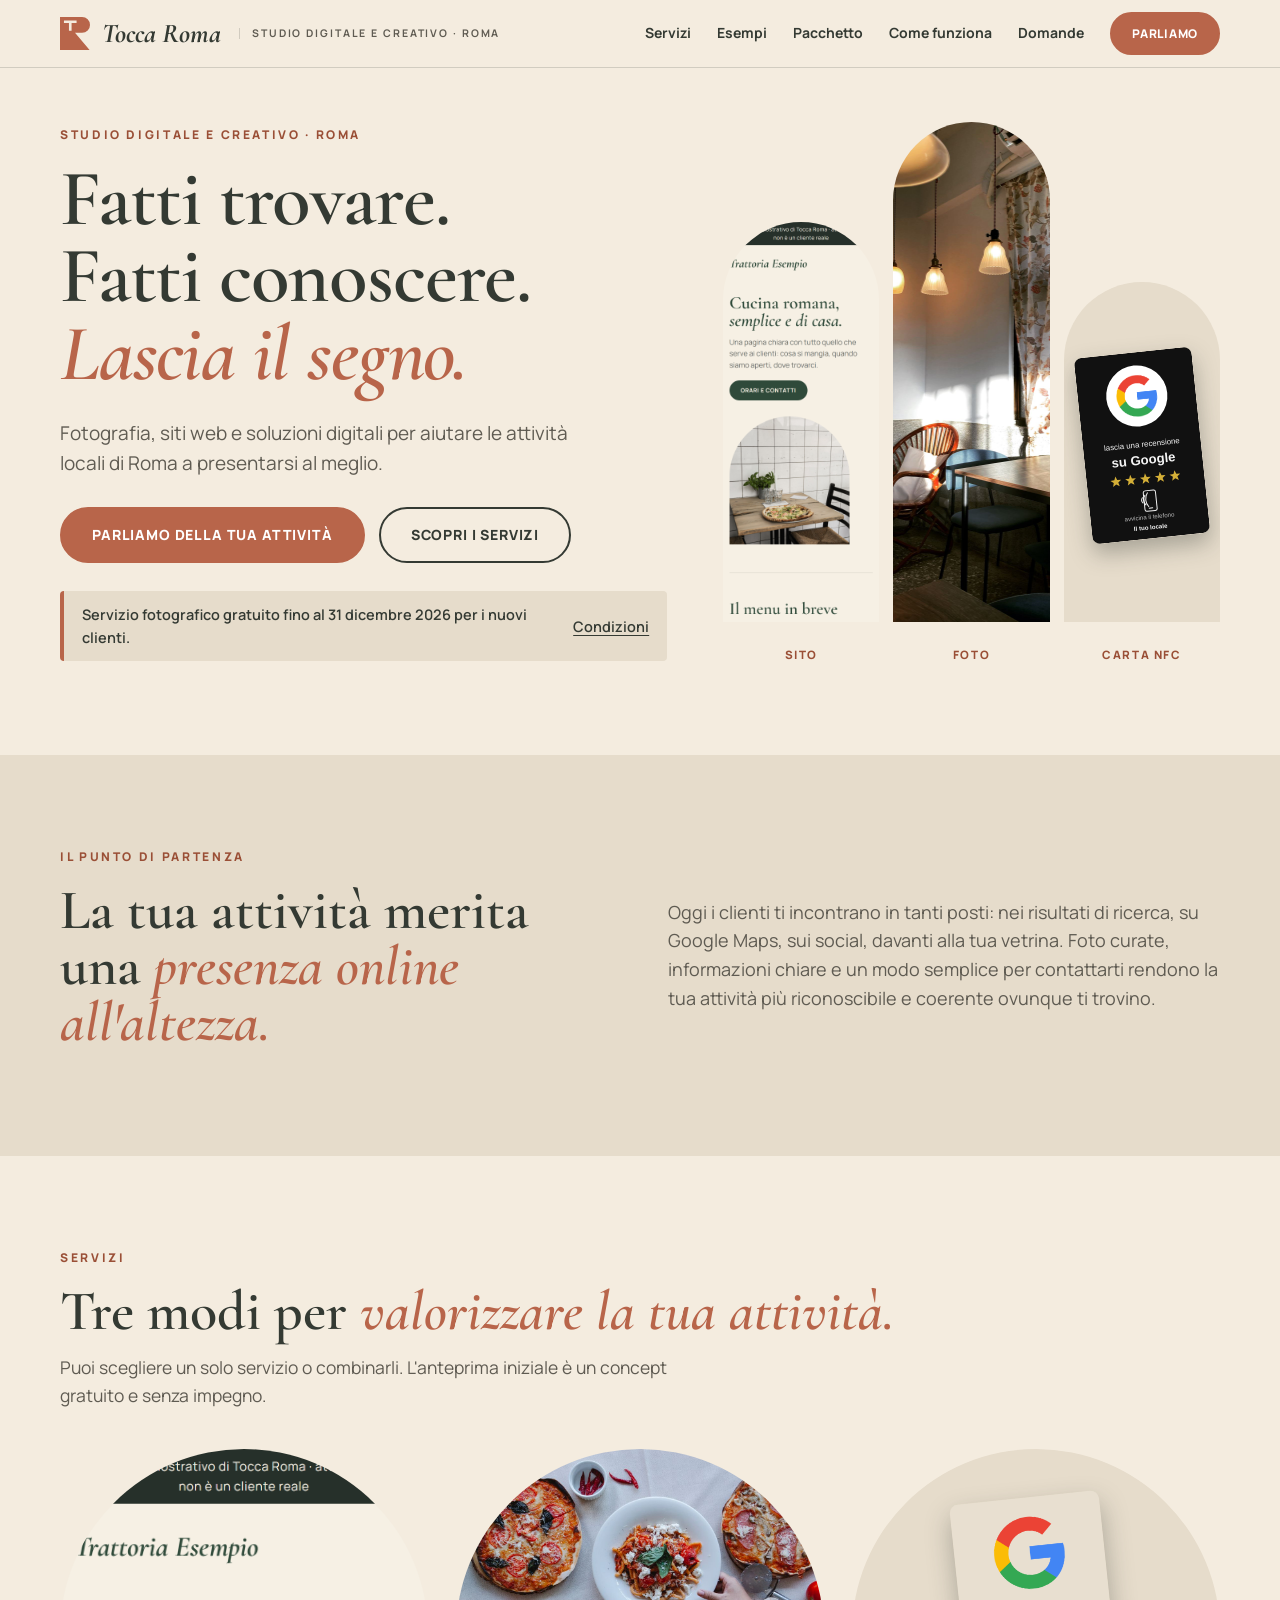
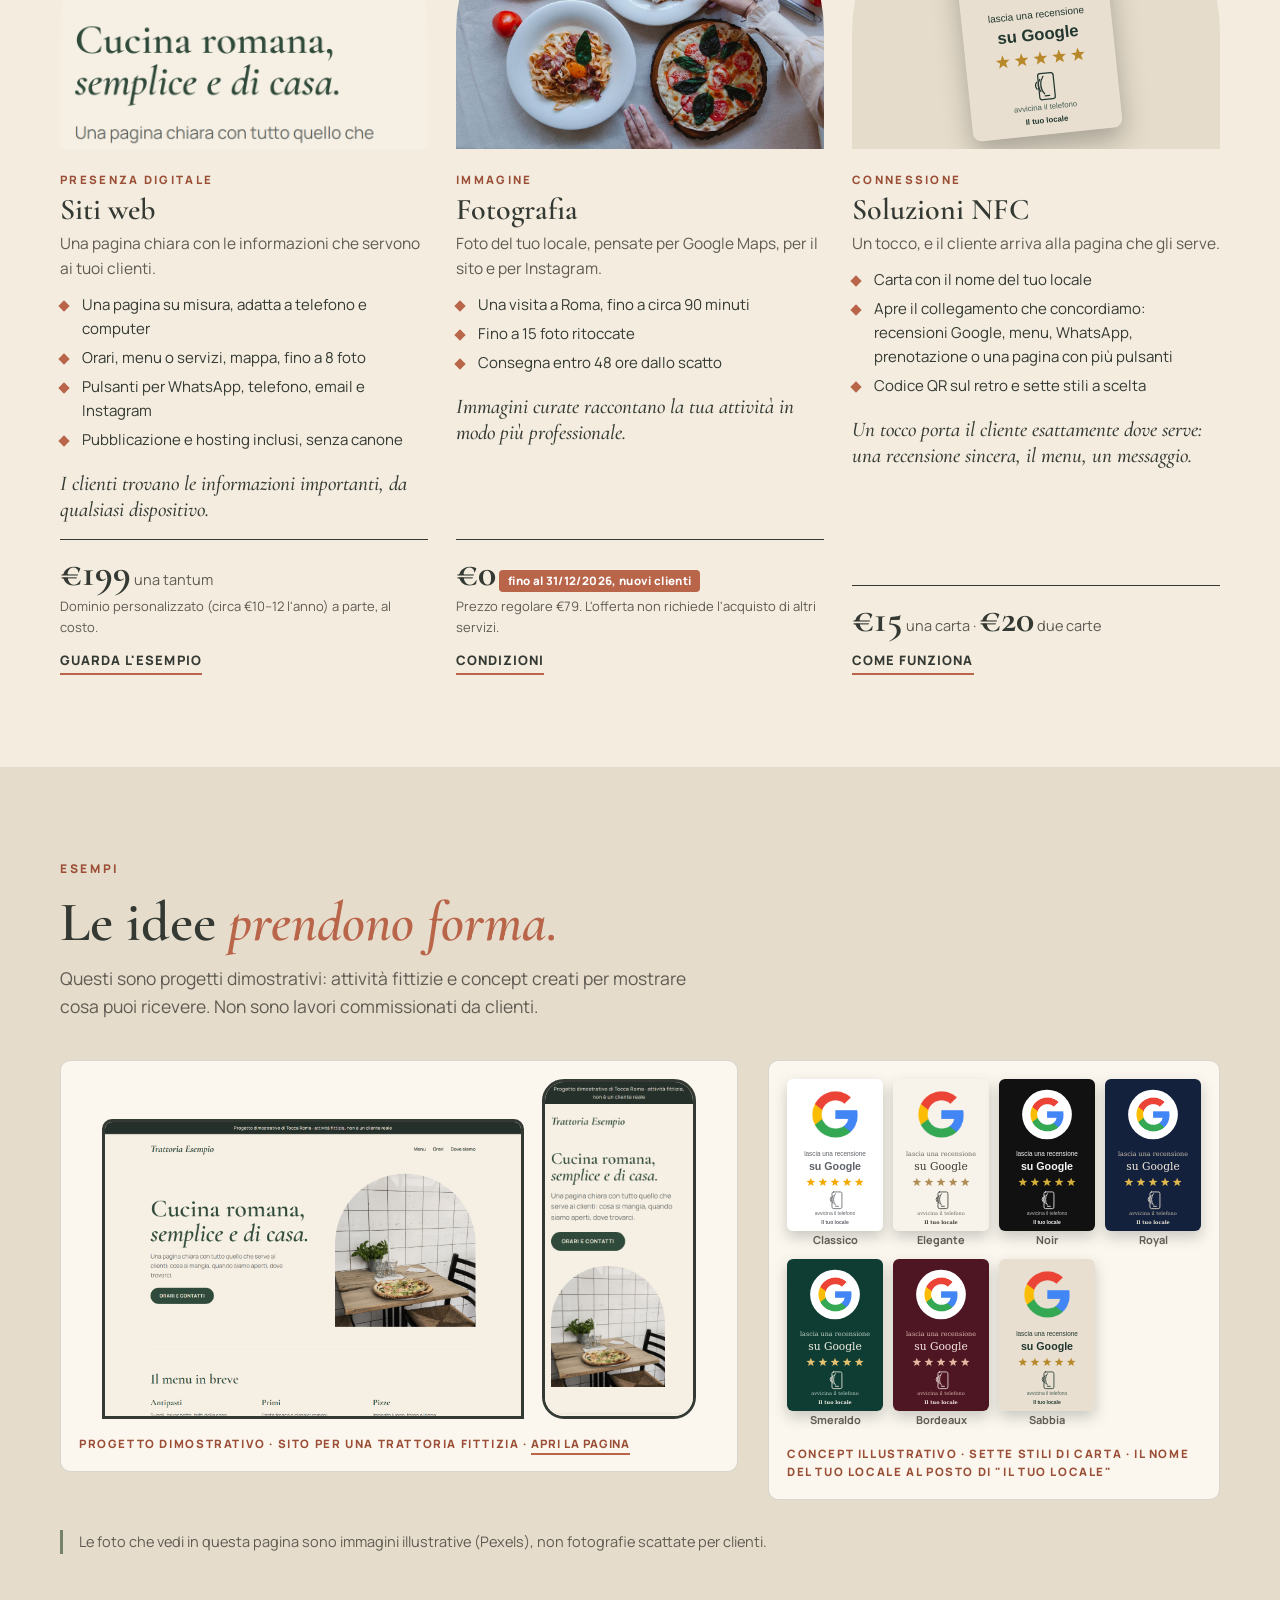
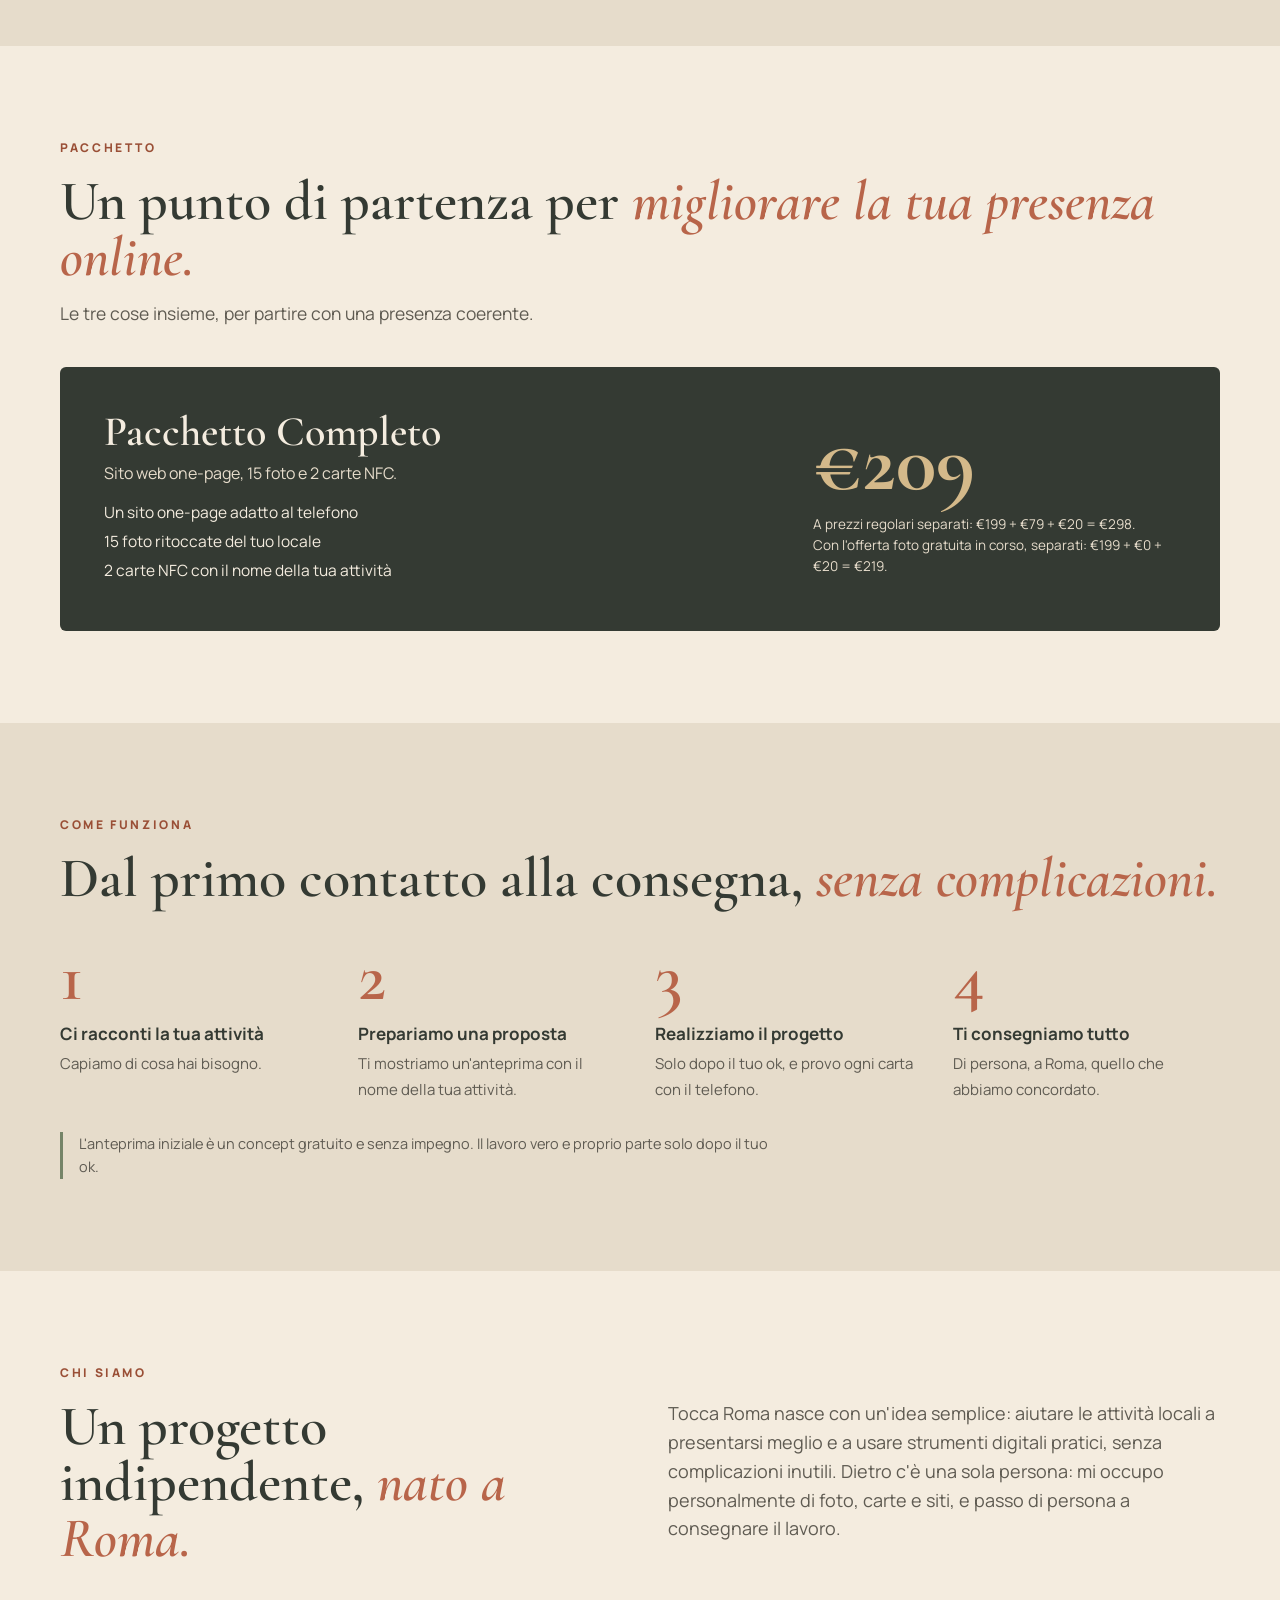
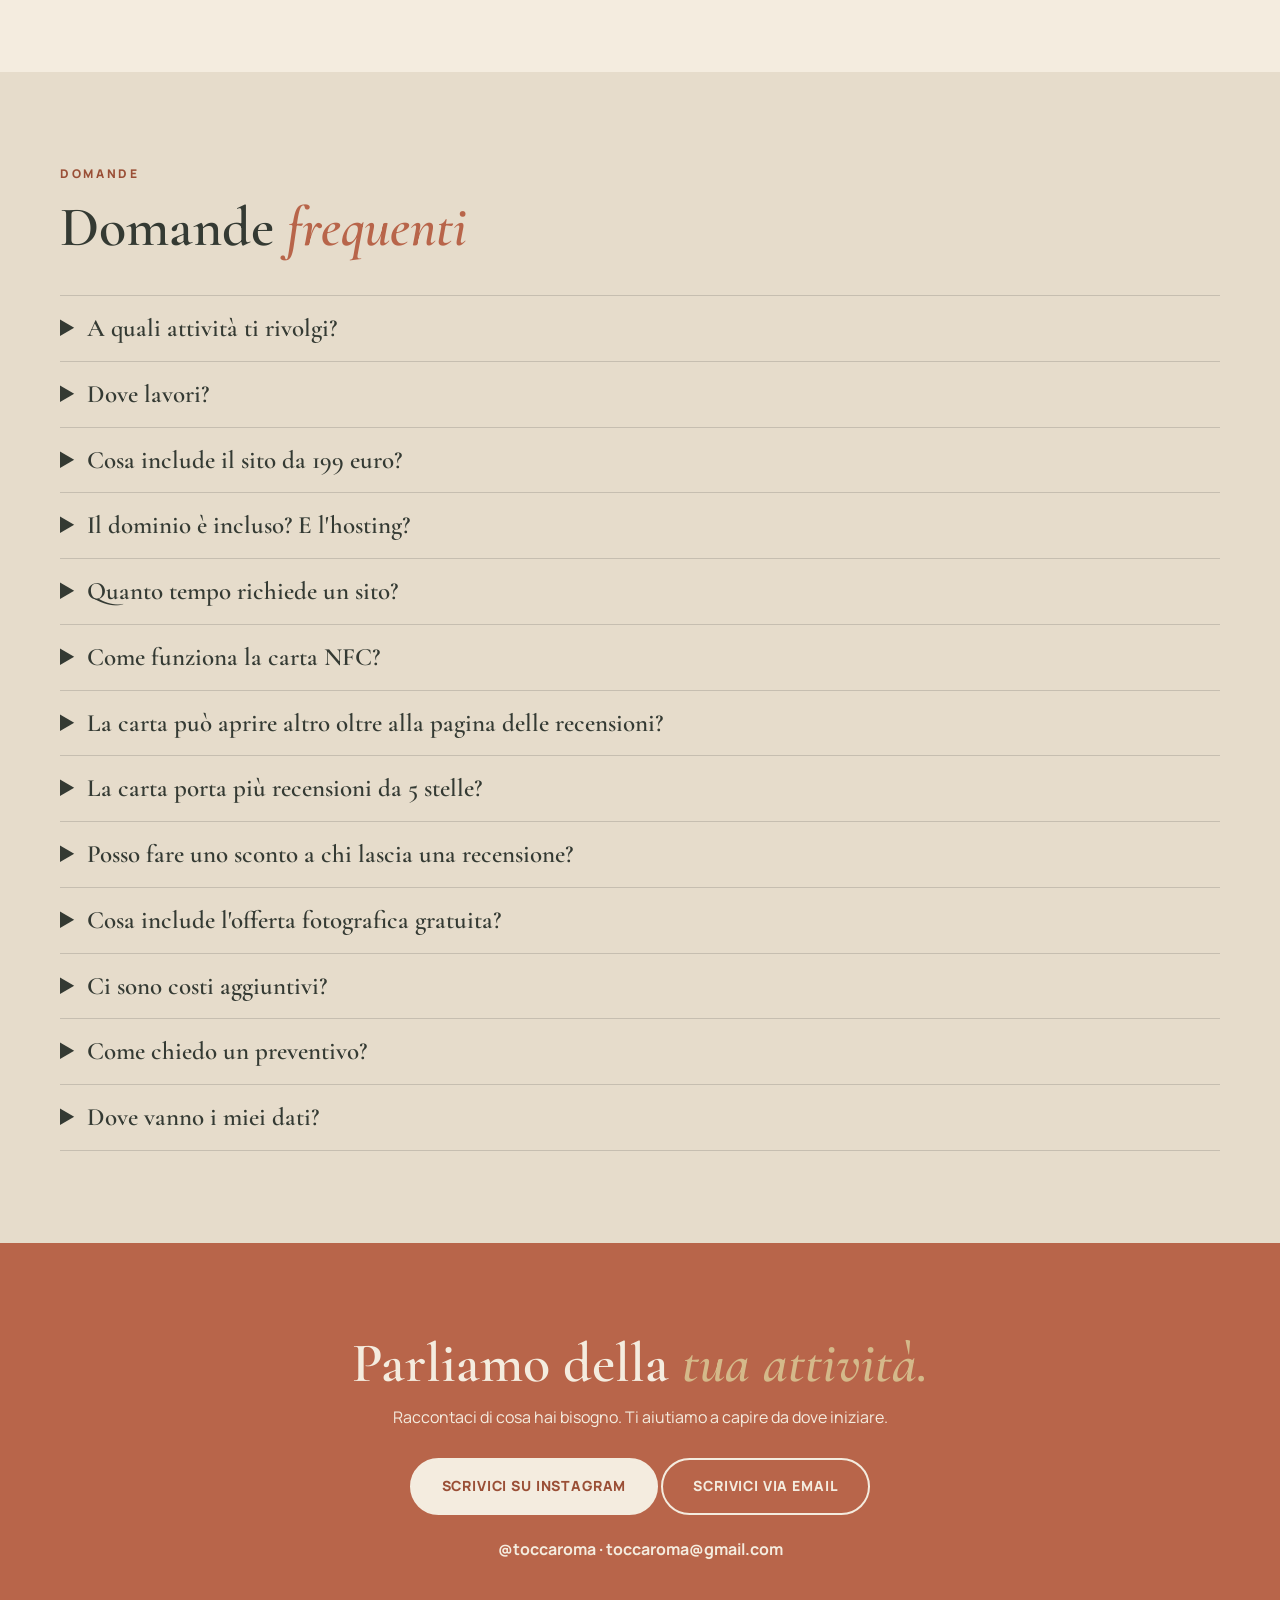
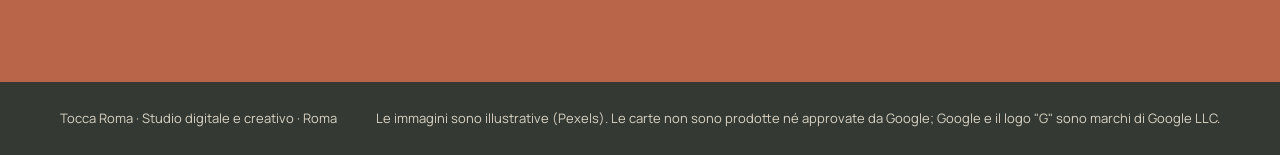
==== commit f1f8e27c: "Define free shoot, website scope, hosting and NFC terms; add Pagina Tocco demo" ====
--- a/index.html
+++ b/index.html
@@ -153,7 +153,7 @@
       <div class="arch" role="img" aria-label="Sito dimostrativo per un ristorante su telefono" style="background-image:url(assets/demo/trattoria-mobile.png);background-position:top"></div>
       <div class="tag">Presenza digitale</div><h3>Siti web</h3>
       <p>Una pagina chiara con le informazioni che servono ai tuoi clienti.</p>
-      <ul><li>Una pagina adatta al telefono</li><li>Orari, menu o servizi, mappa e contatti</li><li>Collegamenti a Instagram e al profilo Google</li><li>Pubblicazione online inclusa</li></ul>
+      <ul><li>Una pagina su misura, adatta a telefono e computer</li><li>Orari, menu o servizi, mappa, fino a 8 foto</li><li>Pulsanti per WhatsApp, telefono, email e Instagram</li><li>Pubblicazione e hosting inclusi, senza canone</li></ul>
       <div class="benefit">I clienti trovano le informazioni importanti, da qualsiasi dispositivo.</div>
       <div class="price"><b>€199</b> una tantum<span class="note">Dominio personalizzato (circa €10–12 l'anno) a parte, al costo.</span><a class="link" href="#esempi">Guarda l'esempio</a></div>
     </article>
@@ -161,7 +161,7 @@
       <div class="arch" role="img" aria-label="Piatti italiani visti dall'alto (foto illustrativa)" style="background-image:url(assets/photos/piatti-italiani.jpg)"></div>
       <div class="tag">Immagine</div><h3>Fotografia</h3>
       <p>Foto del tuo locale, pensate per Google Maps, per il sito e per Instagram.</p>
-      <ul><li>Una visita concordata con te</li><li>Fino a 15 foto ritoccate</li><li>Consegna entro 48 ore dallo scatto</li></ul>
+      <ul><li>Una visita a Roma, fino a circa 90 minuti</li><li>Fino a 15 foto ritoccate</li><li>Consegna entro 48 ore dallo scatto</li></ul>
       <div class="benefit">Immagini curate raccontano la tua attività in modo più professionale.</div>
       <div class="price"><span class="onpromo"><b>€0</b> <span class="chip">fino al 31/12/2026, nuovi clienti</span><span class="note">Prezzo regolare €79. L'offerta non richiede l'acquisto di altri servizi.</span></span><span class="offpromo"><b>€79</b> per 15 foto</span><a class="link" href="#domande">Condizioni</a></div>
     </article>
@@ -169,8 +169,8 @@
       <div class="arch" role="img" aria-label="Carta NFC con il nome di un locale (concept)" style="background:#E6DCCB;overflow:hidden"><img src="assets/cards/sabbia_front.svg" alt="" style="position:absolute;left:50%;top:48px;width:150px;transform:translateX(-50%) rotate(-6deg);border-radius:9px;box-shadow:0 12px 26px rgba(52,58,51,.35)"></div>
       <div class="tag">Connessione</div><h3>Soluzioni NFC</h3>
       <p>Un tocco, e il cliente arriva alla pagina che gli serve.</p>
-      <ul><li>Carta con il nome del tuo locale</li><li>Apre il link configurato: la pagina per lasciare una recensione su Google</li><li>Codice QR sul retro e sette stili a scelta</li></ul>
-      <div class="benefit">Rendi più semplice, per chi vuole, lasciare una recensione sincera.</div>
+      <ul><li>Carta con il nome del tuo locale</li><li>Apre il collegamento che concordiamo: recensioni Google, menu, WhatsApp, prenotazione o una pagina con più pulsanti</li><li>Codice QR sul retro e sette stili a scelta</li></ul>
+      <div class="benefit">Un tocco porta il cliente esattamente dove serve: una recensione sincera, il menu, un messaggio.</div>
       <div class="price"><b>€15</b> una carta · <b>€20</b> due carte<a class="link" href="#domande" style="display:block;width:fit-content">Come funziona</a></div>
     </article>
   </div>
@@ -223,15 +223,15 @@
   <span class="eyebrow">Domande</span><h2 id="h-faq">Domande <em>frequenti</em></h2><p class="sub"></p>
   <details><summary>A quali attività ti rivolgi?</summary><p>Ristoranti, trattorie e caffè, bar, barbieri e parrucchieri, centri estetici, negozi indipendenti e piccoli professionisti di Roma.</p></details>
   <details><summary>Dove lavori?</summary><p>A Roma. Passo di persona per le foto e per la consegna. Se sei fuori città, scrivici e valutiamo.</p></details>
-  <details><summary>Cosa include il sito da 199 euro?</summary><p>Una pagina in italiano, adatta al telefono, con orari, menu o servizi, mappa, contatti e collegamenti ai tuoi profili, pubblicata online. Non include: dominio personalizzato, pagine aggiuntive, testi molto lunghi, manutenzione e modifiche successive. Se ti servono, ti preparo un preventivo a parte.</p></details>
-  <details><summary>Il dominio è incluso? E l'hosting?</summary><p>Il dominio personalizzato (per esempio nomedellocale.it) non è incluso: costa circa 10–12 euro l'anno e lo pago al costo, senza ricarichi. La pubblicazione online è inclusa; i dettagli su hosting e dominio li concordiamo prima di iniziare.</p></details>
-  <details><summary>Quanto tempo richiede un sito?</summary><p>Dipende da quanto materiale hai già (testi, foto, logo). Prima di iniziare ti do una stima chiara.</p></details>
+  <details><summary>Cosa include il sito da 199 euro?</summary><p>Una pagina in italiano, su misura per la tua attività, adatta a telefono e computer. Dentro trovi: presentazione, servizi o menu, orari, dove siamo (con collegamento a Google Maps), contatti con pulsanti per WhatsApp, telefono, email e Instagram, fino a 8 foto. I testi base li scriviamo insieme, partendo da ciò che mi racconti. Sono impostati titolo, descrizione e anteprima per WhatsApp e social. Nessun cookie né tracciamento. Sono inclusi due giri di modifiche prima della pubblicazione. Non include: dominio personalizzato, pagine aggiuntive, prenotazioni online o negozio, testi molto lunghi o traduzioni, foto aggiuntive, manutenzione e modifiche dopo la consegna (preventivo a parte).</p></details>
+  <details><summary>Il dominio è incluso? E l'hosting?</summary><p>L'hosting è incluso: il sito resta online su un servizio gratuito per siti statici, senza canone mensile, a un indirizzo Tocca Roma. Il dominio personalizzato (per esempio nomedellocale.it) è facoltativo e non incluso: costa circa 10–12 euro l'anno, è intestato a te e lo rinnovi tu; io ti aiuto a registrarlo e a collegarlo, senza ricarichi.</p></details>
+  <details><summary>Quanto tempo richiede un sito?</summary><p>In genere circa una settimana da quando ricevo testi e foto e il tuo ok alla proposta. Se il materiale non è pronto, ti do una stima chiara prima di iniziare.</p></details>
   <details><summary>Come funziona la carta NFC?</summary><p>La carta contiene un piccolo chip, senza batteria. Il cliente avvicina il telefono e si apre la pagina configurata; se l'NFC è spento, può inquadrare il codice QR sul retro. Nessuna app da installare. Funziona con gli iPhone recenti e con quasi tutti gli Android.</p></details>
-  <details><summary>La carta può aprire altro oltre alla pagina delle recensioni?</summary><p>Tecnicamente sì: può aprire anche il tuo sito, il menu o una pagina di contatti. La carta standard apre la pagina per lasciare una recensione su Google; per un altro collegamento scrivici e lo concordiamo.</p></details>
+  <details><summary>La carta può aprire altro oltre alla pagina delle recensioni?</summary><p>Sì. La carta si programma con il collegamento che vuoi: recensioni Google, menu, WhatsApp, prenotazione, Instagram, indirizzo su Maps o il tuo sito. Una carta apre un solo collegamento; se ne servono più insieme, prepariamo una piccola pagina con più pulsanti (puoi vedere un <a class="link" href="demo/pagina-tocco.html" style="font-size:12px">esempio</a>) e la carta apre quella. Il codice QR sul retro porta allo stesso collegamento. Gli iPhone leggono la carta dal modello XS in poi; per gli altri c'è il QR.</p></details>
   <details><summary>La carta porta più recensioni da 5 stelle?</summary><p>No, e nessuno può prometterlo. La carta rende più facile lasciare una recensione sincera a chi vuole farlo. La valutazione dipende dall'esperienza dei tuoi clienti.</p></details>
   <details><summary>Posso fare uno sconto a chi lascia una recensione?</summary><p>No. Le regole di Google non lo permettono. Ti consiglio di offrire la carta a tutti i clienti allo stesso modo, senza scegliere solo quelli più soddisfatti.</p></details>
-  <details><summary>Cosa include l'offerta fotografica gratuita?</summary><p>Fino al 31 dicembre 2026 i nuovi clienti ricevono, senza pagare, una visita concordata con te, fino a 15 foto ritoccate, consegnate entro 48 ore dallo scatto. Non serve acquistare altri servizi. Altre sedi, sedute aggiuntive o foto in più si concordano a parte.</p></details>
-  <details><summary>Ci sono costi aggiuntivi?</summary><p>Solo quelli che concordiamo prima: dominio personalizzato, pagine aggiuntive, testi molto lunghi, manutenzione, modifiche successive al sito, altre sedute fotografiche. Nessun costo viene aggiunto senza che tu lo sappia.</p></details>
+  <details><summary>Cosa include l'offerta fotografica gratuita?</summary><p>Per i nuovi clienti, con visita entro il 31 dicembre 2026 e salvo disponibilità di agenda: una visita a Roma di circa 90 minuti, in un solo locale, fino a 15 foto ritoccate, consegnate entro 48 ore dallo scatto. Lo spostamento in città è incluso. Non serve acquistare altri servizi. Altre sedi, sedute aggiuntive o foto in più si concordano a parte.</p></details>
+  <details><summary>Ci sono costi aggiuntivi?</summary><p>Solo quelli che concordiamo prima: dominio personalizzato, pagine aggiuntive, testi molto lunghi, manutenzione, modifiche dopo la consegna, foto in più o altre sedute, collegamenti NFC con una pagina a più pulsanti. Nessun costo viene aggiunto senza che tu lo sappia.</p></details>
   <details><summary>Come chiedo un preventivo?</summary><p>Scrivici su Instagram o via email, raccontando che attività hai e cosa ti serve: ti rispondiamo con una proposta chiara.</p></details>
   <details><summary>Dove vanno i miei dati?</summary><p>Questo sito non usa cookie né strumenti di tracciamento. Se mi scrivi, uso il tuo messaggio solo per risponderti.</p></details>
 </div></section>
